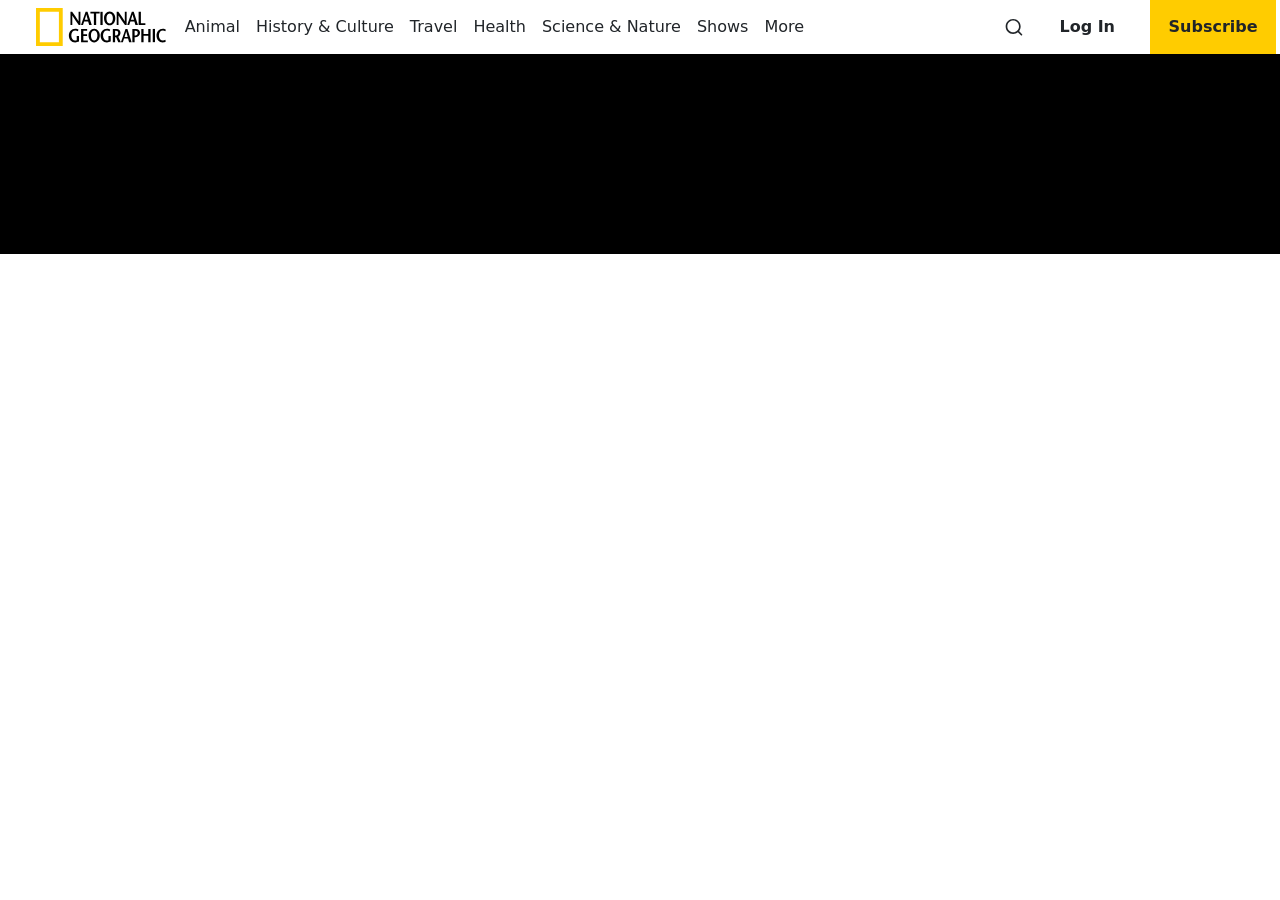
==== index.html @ b2e62905 "Finished the structure of header section" ====
<!DOCTYPE html>
<html lang="en">

<head>
    <meta charset="UTF-8">
    <meta name="viewport" content="width=device-width, initial-scale=1.0">
    <title>National Geographic</title>

    <link rel="stylesheet" href="assets/StyleSheet/public.css">
    <link rel="stylesheet" href="assets/StyleSheet/master.css">
    <link rel="stylesheet" href="assets/Bootstrap/css/bootstrap.min.css">
    <link rel="stylesheet" href="assets/Font/Font1/style.css">

</head>

<body>
    <!--==================#1 HEADER HTML ==================-->
    <!--===================================================-->
    <header class="container-fluid  bg-white d-flex justify-content-center">
        <div class="row container-xxl">
            <nav class="w-100 d-flex justify-content-between align-items-center justify-content-lg-start gap-lg-3">

                <!--==================#1-1 LEFT HTML ==================-->
                <div class="col-2  col-lg-1">

                    <!-- icon -->
                    <div class="d-flex d-lg-none">
                        <i class="icon fs-3"></i>
                    </div>

                    <!-- logo -->
                    <figure class=" py-2 mb-0 d-none d-lg-block w-100">
                        <img class="logo1 logo2" src="assets/Images/Logo.svg" alt="">
                    </figure>

                </div>

                <!--==================#1-2 CENTER HTML ==================-->
                <div class="col-8 d-flex justify-content-center align-items-center  col-lg-8 justify-content-lg-start">

                    <figure class="  py-2 mb-0 d-flex  ps-4 d-lg-none">
                        <img src="assets/Images/Logo.svg" alt="">
                    </figure>

                    <ul class="d-none text-capitalize d-lg-flex gap-3 mb-0">
                        <li class=""><a class="text-decoration-none list" href="">animal</a></li>
                        <li class=""><a class="text-decoration-none list" href="">history & culture</a></li>
                        <li class=""><a class="text-decoration-none list" href="">travel</a></li>
                        <li class=""><a class="text-decoration-none list" href="">health</a></li>
                        <li class=""><a class="text-decoration-none list" href="">science & nature</a></li>
                        <li class=""><a class="text-decoration-none list" href="">shows</a></li>
                        <li class=""><a class="text-decoration-none list" href="">more</a></li>
                    </ul>

                </div>
                <!--==================#1-3 RIGHT HTML ==================-->
                <div class="d-flex col-2 align-items-center justify-content-end h-100 col-lg-3">
                    <i class="icon fs-3 searchicon"></i>
                    <a href=""
                        class="text-capitalize col-5 d-flex text-center text-decoration-none fw-bolder h-100 align-content-center d-none d-lg-block">log
                        in</a>
                    <a href=""
                        class="text-capitalize col-5 d-flex text-center text-decoration-none fw-bolder subbutton h-100 align-content-center d-none d-lg-block">subscribe</a>
                </div>
            </nav>
        </div>
    </header>

    <!--==================#2 CONTENT HTML ==================-->
    <!--====================================================-->
    <main class="mm bg-black">

    </main>



    <script src="assets/Bootstrap/js/bootstrap.min.js"></script>
</body>

</html>
---- assets/StyleSheet/public.css ----
body {
    font-size: 100%;
    font-family: monospace;
}

a {
    text-decoration: none;
    color: inherit;

    &:visited {
        color: inherit;
    }
}

li {
    list-style-type: none;
}
---- assets/StyleSheet/master.css ----
.subbutton {
    background-color: #ffcc00;
    position: relative;
    transition: 0.4s;
    z-index: 2;

    &::after {
        content: "";
        position: absolute;
        top: 0;
        left: 0;
        width: 0%;
        height: 100%;
        background-color: black;
        transition: 0.4s;
        z-index: -1;
    }

    &:hover {
        color: white !important;

        &::after {
            width: 100%;
        }
    }
}

@media (min-width: 992px) {
    i.icon.searchicon {
        font-size: 20px !important;
    }
}

.logo1 {
    width: 90px;
}


@media (min-width:1200px) {
    img.logo2 {
        width: 130px;
    }
}

.list{
    font-weight: 500;
}

.mm {
    min-height: 200px;
}
---- assets/Font/Font1/style.css ----
@font-face {
    font-family: "Untitled";
    src: url("fonts/Untitled.woff2") format("woff2"),
        url("fonts/Untitled.ttf") format("truetype"),
        url("fonts/Untitled.woff") format("woff");
    font-weight: normal;
    font-style: normal;
    font-display: block;
}
.icon {
    /* Use !important to prevent extensions from overriding this font. */
    font-family: "Untitled" !important;
    font-style: normal;
    font-weight: normal;
    font-variant: normal;
    text-transform: none;
    line-height: 1;

    /* Better Font Rendering =========== */
    -webkit-font-smoothing: antialiased;
    -moz-osx-font-smoothing: grayscale;
}
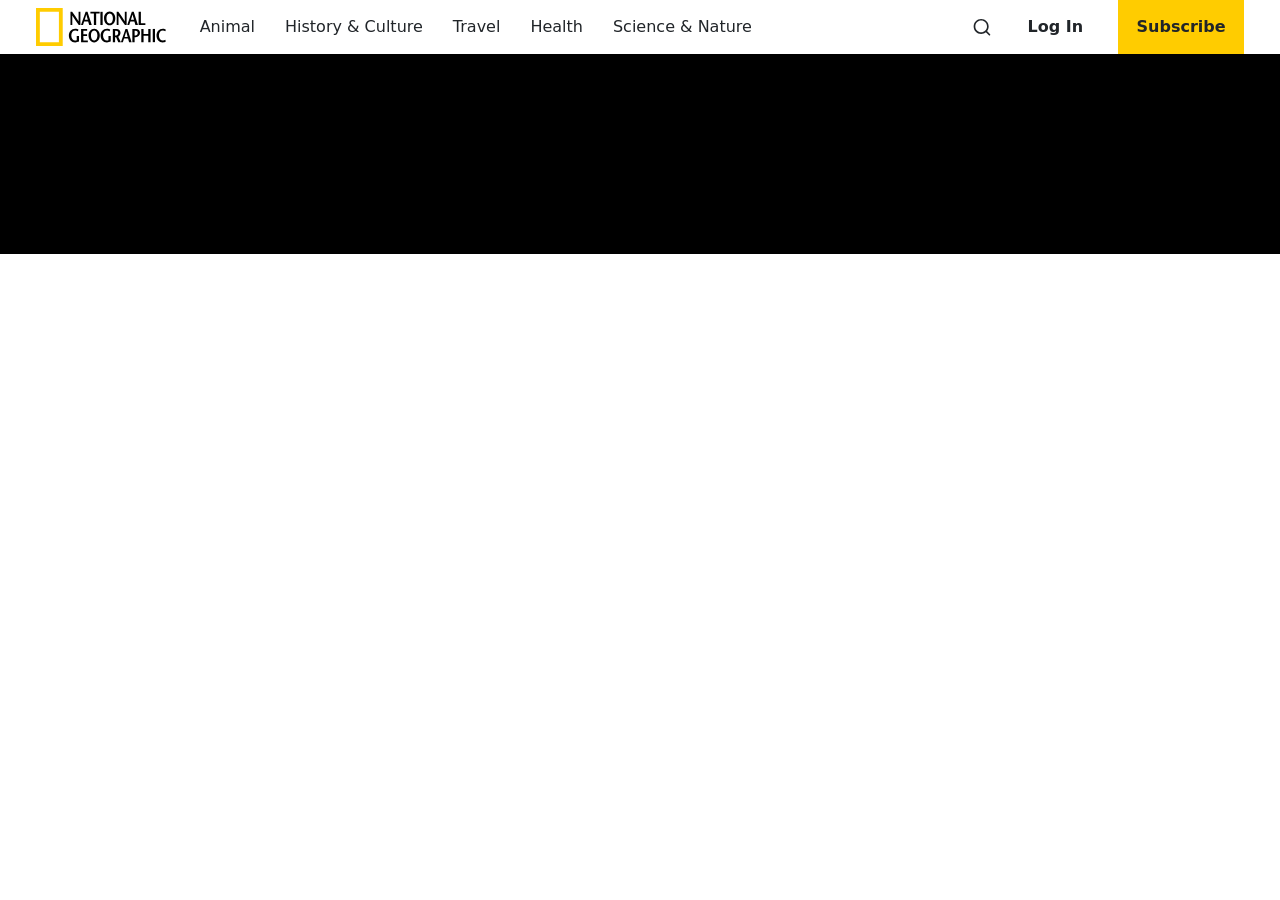
==== commit 70a99e02: "Finished the header section" ====
--- a/index.html
+++ b/index.html
@@ -13,12 +13,12 @@
 
 </head>
 
-<body>
+<body class="overflow-hidden">
     <!--==================#1 HEADER HTML ==================-->
     <!--===================================================-->
     <header class="container-fluid  bg-white d-flex justify-content-center">
         <div class="row container-xxl">
-            <nav class="w-100 d-flex justify-content-between align-items-center justify-content-lg-start gap-lg-3">
+            <nav class="w-100 d-flex justify-content-between align-items-center justify-content-lg-start gap-lg-3   ">
 
                 <!--==================#1-1 LEFT HTML ==================-->
                 <div class="col-2  col-lg-1">
@@ -36,31 +36,461 @@
                 </div>
 
                 <!--==================#1-2 CENTER HTML ==================-->
-                <div class="col-8 d-flex justify-content-center align-items-center  col-lg-8 justify-content-lg-start">
+                <div
+                    class="col-8 d-flex justify-content-center align-items-center h-100 col-lg justify-content-lg-start ">
 
                     <figure class="  py-2 mb-0 d-flex  ps-4 d-lg-none">
                         <img src="assets/Images/Logo.svg" alt="">
                     </figure>
 
-                    <ul class="d-none text-capitalize d-lg-flex gap-3 mb-0">
-                        <li class=""><a class="text-decoration-none list" href="">animal</a></li>
-                        <li class=""><a class="text-decoration-none list" href="">history & culture</a></li>
-                        <li class=""><a class="text-decoration-none list" href="">travel</a></li>
-                        <li class=""><a class="text-decoration-none list" href="">health</a></li>
-                        <li class=""><a class="text-decoration-none list" href="">science & nature</a></li>
-                        <li class=""><a class="text-decoration-none list" href="">shows</a></li>
-                        <li class=""><a class="text-decoration-none list" href="">more</a></li>
+                    <ul class="d-none text-capitalize d-lg-flex mb-0 h-100">
+                        <li class="">
+                            <a class="text-decoration-none list" href="">animal</a>
+
+                            <!-- dropdown 1 -->
+                            <div class="container-fluid mx-0 px-0 ">
+                                <div class="row mx-0 px-0 ">
+
+                                    <!-- left -->
+                                    <div class="py-4 gap-3 col-3  ">
+
+                                        <h6 class="w-100 fs-6 text-secondary">topics-</h6>
+
+                                        <ul class=" d-flex flex-wrap align-content-start gap-3 fs-5 p-0 dropdownli">
+                                            <li class="w-100"><a class="text-capitalize text-decoration-none "
+                                                    href="">Animal Profiles</a></li>
+                                            <li class="w-100"><a class="text-capitalize text-decoration-none "
+                                                    href="">Pets</a></li>
+                                            <li class="w-100"><a class="text-capitalize text-decoration-none "
+                                                    href="">Endangered Species</a></li>
+                                            <li class="w-100"><a class="text-capitalize text-decoration-none "
+                                                    href="">Animal Behaviors</a></li>
+                                            <li class="w-100"><a class="text-capitalize text-decoration-none "
+                                                    href="">Animal Discoveries</a></li>
+                                            <li class="w-100"><a class="text-capitalize text-decoration-none "
+                                                    href="">All Animals</a></li>
+                                        </ul>
+
+                                    </div>
+
+                                    <!-- right -->
+                                    <div class="py-4 col-9 ">
+
+                                        <!-- L -->
+                                        <div class="col-8 px-3 gap-0">
+                                            <h6 class="w-100">latest-</h6>
+
+                                            <figure class="d-flex gap-2 align-items-center col-xxl-6">
+                                                <img class="imgsize" src="assets/Images/Zimbabwe.jpeg" alt="">
+                                                <figcaption class="w-7 fw-bold">Zimbabwe's black rhinos make an
+                                                    extraordinary
+                                                    comeback</figcaption>
+                                            </figure>
+
+                                            <figure class="d-flex gap-2 align-items-center col-xxl-6">
+                                                <img class="imgsize" src="assets/Images/French wildfires are.jpeg"
+                                                    alt="">
+                                                <figcaption class="w-75 fw-bold">French wildfires are devastating for
+                                                    animals</figcaption>
+                                            </figure>
+
+                                            <figure class="d-none d-xxl-flex gap-2 align-items-center col-xxl-6">
+                                                <img class="imgsize" src="assets/Images/One photographer’.jpeg" alt="">
+                                                <figcaption class="w-75 fw-bold" class="w-50">One photographer’s quest
+                                                    to
+                                                    reveal every animal on Earth
+                                                </figcaption>
+                                            </figure>
+
+                                            <figure class="d-none d-xxl-flex gap-2 align-items-center col-xxl-6">
+                                                <img class="imgsize" src="assets/Images/What yellowjacket stings.jpeg"
+                                                    alt="">
+                                                <figcaption class="w-75 fw-bold" class="w-50">What yellowjacket stings
+                                                    reveal about how
+                                                    scientists measure pain</figcaption>
+                                            </figure>
+
+                                        </div>
+                                        <!-- r -->
+                                        <div class="col-4 px-3">
+                                            <h6 class="w-100 mb-5">nat geo recommendation</h6>
+                                            <figure class="">
+                                                <img class="imgsize2" src="assets/Images/whatPurpose.png " alt="">
+                                                <figcaption class="textbreaker mt-3 fw-bold">What proposed changes to
+                                                    Endangered Species Act mean for
+                                                    wildlife</figcaption>
+                                            </figure>
+                                        </div>
+
+                                    </div>
+
+
+                                </div>
+
+                            </div>
+                        </li>
+                        <li class="">
+                            <a class="text-decoration-none list" href="">history & culture</a>
+                            <!-- dropdown 2 -->
+                            <div class="container-fluid mx-0 px-0 ">
+                                <div class="row mx-0 px-0 ">
+
+                                    <!-- left -->
+                                    <div class="py-4 gap-3 col-3  ">
+
+                                        <h6 class="w-100 fs-6 text-secondary">topics-</h6>
+
+                                        <ul class=" d-flex flex-wrap align-content-start gap-3 fs-5 p-0 dropdownli">
+                                            <li class="w-100"><a class="text-capitalize text-decoration-none "
+                                                    href="">historic sites</a></li>
+                                            <li class="w-100"><a class="text-capitalize text-decoration-none "
+                                                    href="">archeology</a></li>
+                                            <li class="w-100"><a class="text-capitalize text-decoration-none "
+                                                    href="">ancient history</a></li>
+                                            <li class="w-100"><a class="text-capitalize text-decoration-none "
+                                                    href="">historical mysteries</a></li>
+                                            <li class="w-100"><a class="text-capitalize text-decoration-none "
+                                                    href="">religion</a></li>
+                                            <li class="w-100"><a class="text-capitalize text-decoration-none "
+                                                    href="">All history & culture</a></li>
+                                        </ul>
+
+                                    </div>
+
+                                    <!-- right -->
+                                    <div class="py-4 col-9 ">
+
+                                        <!-- L -->
+                                        <div class="col-8 px-3 gap-0">
+                                            <h6 class="w-100">latest-</h6>
+
+                                            <figure class="d-flex gap-2 align-items-center col-xxl-6">
+                                                <img class="imgsize" src="assets/Images/Zimbabwe.jpeg" alt="">
+                                                <figcaption class="w-7 fw-bold">Retracing Marco Polo's journey along the
+                                                    Silk Road</figcaption>
+                                            </figure>
+
+                                            <figure class="d-flex gap-2 align-items-center col-xxl-6">
+                                                <img class="imgsize" src="assets/Images/gary shteyn.jpeg" alt="">
+                                                <figcaption class="w-75 fw-bold">Gary Shteyngart travels the world's
+                                                    original superhighway</figcaption>
+                                            </figure>
+
+                                            <figure class="d-none d-xxl-flex gap-2 align-items-center col-xxl-6">
+                                                <img class="imgsize" src="assets/Images/how a queen.jpeg" alt="">
+                                                <figcaption class="w-75 fw-bold" class="w-50">How a queen in exile was
+                                                    turned into a goddess
+                                                </figcaption>
+                                            </figure>
+
+                                            <figure class="d-none d-xxl-flex gap-2 align-items-center col-xxl-6">
+                                                <img class="imgsize" src="assets/Images/a enw generation.jpeg" alt="">
+                                                <figcaption class="w-75 fw-bold" class="w-50">A new generation is
+                                                    reviving Pennsylvania Dutch folk magic</figcaption>
+                                            </figure>
+
+                                        </div>
+                                        <!-- r -->
+                                        <div class="col-4 px-3">
+                                            <h6 class="w-100 mb-5">nat geo recommendation</h6>
+                                            <figure class="">
+                                                <img class="imgsize2" src="assets/Images/was jesus.jpeg " alt="">
+                                                <figcaption class="textbreaker mt-3 fw-bold">Was Jesus an only child?
+                                                </figcaption>
+                                            </figure>
+                                        </div>
+
+                                    </div>
+
+
+                                </div>
+
+                            </div>
+                        </li>
+
+                        <li class="">
+                            <a class="text-decoration-none list" href="">travel</a>
+                            <!-- dropdown 3 -->
+                            <div class="container-fluid mx-0 px-0 ">
+                                <div class="row mx-0 px-0 ">
+
+                                    <!-- left -->
+                                    <div class="py-4 gap-3 col-3  ">
+
+                                        <h6 class="w-100 fs-6 text-secondary">topics-</h6>
+
+                                        <ul class=" d-flex flex-wrap align-content-start gap-3 fs-5 p-0 dropdownli">
+                                            <li class="w-100"><a class="text-capitalize text-decoration-none "
+                                                    href="">National Parks</a></li>
+                                            <li class="w-100"><a class="text-capitalize text-decoration-none "
+                                                    href="">Destination Guides</a></li>
+                                            <li class="w-100"><a class="text-capitalize text-decoration-none "
+                                                    href="">Travel Tips</a></li>
+                                            <li class="w-100"><a class="text-capitalize text-decoration-none "
+                                                    href="">Best of the World</a></li>
+                                            <li class="w-100"><a class="text-capitalize text-decoration-none "
+                                                    href="">World Heritage</a></li>
+                                            <li class="w-100"><a class="text-capitalize text-decoration-none "
+                                                    href="">Green Travel</a></li>
+                                            <li class="w-100"><a class="text-capitalize text-decoration-none "
+                                                    href="">All Travel</a></li>
+                                        </ul>
+
+                                    </div>
+
+                                    <!-- right -->
+                                    <div class="py-4 col-9 ">
+
+                                        <!-- L -->
+                                        <div class="col-8 px-3 gap-0">
+                                            <h6 class="w-100">latest-</h6>
+
+                                            <figure class="d-flex gap-2 align-items-center col-xxl-6">
+                                                <img class="imgsize"
+                                                    src="assets/Images/f44348b1-f02b-4c10-b888-6d7e9bf669a3_square.jpeg"
+                                                    alt="">
+                                                <figcaption class="w-7 fw-bold">This Santorini sister island is Greece's
+                                                    best-kept secret</figcaption>
+                                            </figure>
+
+                                            <figure class="d-flex gap-2 align-items-center col-xxl-6">
+                                                <img class="imgsize" src="assets/Images/travel.jpeg" alt="">
+                                                <figcaption class="w-75 fw-bold">An eclipse-inspired trip to Iceland’s
+                                                    most remote region</figcaption>
+                                            </figure>
+
+                                            <figure class="d-none d-xxl-flex gap-2 align-items-center col-xxl-6">
+                                                <img class="imgsize"
+                                                    src="assets/Images/woman-walking-meditation-labyrinth-brand-tucson-canyon-ranch--33_3x2.jpeg"
+                                                    alt="">
+                                                <figcaption class="w-75 fw-bold" class="w-50">Could this wild rainforest
+                                                    be Patagonia's best-kept secret?</figcaption>
+                                            </figure>
+
+                                            <figure class="d-none d-xxl-flex gap-2 align-items-center col-xxl-6">
+                                                <img class="imgsize" src="assets/Images/bridge to.jpeg" alt="">
+                                                <figcaption class="w-75 fw-bold" class="w-50">Bridge to Breakthrough:
+                                                    Preventing HIV infections in Kenya</figcaption>
+                                            </figure>
+
+                                        </div>
+                                        <!-- r -->
+                                        <div class="col-4 px-3">
+                                            <h6 class="w-100 mb-5">nat geo recommendation</h6>
+                                            <figure class="">
+                                                <img class="imgsize2" src="assets/Images/6 us.jpeg" alt="">
+                                                <figcaption class="textbreaker mt-3 fw-bold">6 U.S. cities with a
+                                                    European vibe</figcaption>
+                                            </figure>
+                                        </div>
+
+                                    </div>
+
+
+                                </div>
+
+                            </div>
+                        </li>
+
+                        <li class="">
+                            <a class="text-decoration-none list" href="">health</a>
+                            <!-- dropdown 4 -->
+                            <div class="container-fluid mx-0 px-0 ">
+                                <div class="row mx-0 px-0 ">
+
+                                    <!-- left -->
+                                    <div class="py-4 gap-3 col-3  ">
+
+                                        <h6 class="w-100 fs-6 text-secondary">topics-</h6>
+
+                                        <ul class=" d-flex flex-wrap align-content-start gap-3 fs-5 p-0 dropdownli">
+                                            <li class="w-100"><a class="text-capitalize text-decoration-none "
+                                                    href="">Wellness</a></li>
+                                            <li class="w-100"><a class="text-capitalize text-decoration-none "
+                                                    href="">Nutrition & Exercise</a></li>
+                                            <li class="w-100"><a class="text-capitalize text-decoration-none "
+                                                    href="">Longevity</a></li>
+                                            <li class="w-100"><a class="text-capitalize text-decoration-none "
+                                                    href="">Diseases & Conditions</a></li>
+                                            <li class="w-100"><a class="text-capitalize text-decoration-none "
+                                                    href="">Medical Breakthroughs</a></li>
+                                            <li class="w-100"><a class="text-capitalize text-decoration-none "
+                                                    href="">All Health</a></li>
+                                        </ul>
+
+                                    </div>
+
+
+
+
+
+
+
+
+
+                                    
+
+                                    
+
+
+
+
+                                    <!-- right -->
+                                    <div class="py-4 col-9 ">
+
+                                        <!-- L -->
+                                        <div class="col-8 px-3 gap-0">
+                                            <h6 class="w-100">latest-</h6>
+
+                                            <figure class="d-flex gap-2 align-items-center col-xxl-6">
+                                                <img class="imgsize" src="assets/Images/are we on 1.jpeg" alt="">
+                                                <figcaption class="w-7 fw-bold">Are We on the Brink of Ending Aging?
+                                                </figcaption>
+                                            </figure>
+
+                                            <figure class="d-flex gap-2 align-items-center col-xxl-6">
+                                                <img class="imgsize" src="assets/Images/bridge to.jpeg"
+                                                    alt="">
+                                                <figcaption class="w-75 fw-bold">Bridge to Breakthrough: Preventing HIV
+                                                    infections in Kenya</figcaption>
+                                            </figure>
+
+                                            <figure class="d-none d-xxl-flex gap-2 align-items-center col-xxl-6">
+                                                <img class="imgsize" src="assets/Images/the discovery 1.jpeg" alt="">
+                                                <figcaption class="w-75 fw-bold" class="w-50">The discovery that could
+                                                    end preeclampsia</figcaption>
+                                            </figure>
+
+                                            <figure class="d-none d-xxl-flex gap-2 align-items-center col-xxl-6">
+                                                <img class="imgsize" src="assets/Images/how song.jpeg"
+                                                    alt="">
+                                                <figcaption class="w-75 fw-bold" class="w-50">How songs may help reduce pain—and even treat stroke symptoms</figcaption>
+                                            </figure>
+
+                                        </div>
+                                        <!-- r -->
+                                        <div class="col-4 px-3">
+                                            <h6 class="w-100 mb-5">nat geo recommendation</h6>
+                                            <figure class="">
+                                                <img class="imgsize2" src="assets/Images/what does it take1.jpeg " alt="">
+                                                <figcaption class="textbreaker mt-3 fw-bold">What does it take to lead a happier life?</figcaption>
+                                            </figure>
+                                        </div>
+
+                                    </div>
+
+
+                                </div>
+
+                            </div>
+                        </li>
+
+                        <li class="">
+                            <a class="text-decoration-none list" href="">science & nature</a>
+                            <!-- dropdown 5 -->
+                            <div class="container-fluid mx-0 px-0 ">
+                                <div class="row mx-0 px-0 ">
+
+                                    <!-- left -->
+                                    <div class="py-4 gap-3 col-3  ">
+
+                                        <h6 class="w-100 fs-6 text-secondary">topics-</h6>
+
+                                        <ul class=" d-flex flex-wrap align-content-start gap-3 fs-5 p-0 dropdownli">
+                                            <li class="w-100"><a class="text-capitalize text-decoration-none "
+                                                    href="">Space & Astronomy</a></li>
+                                            <li class="w-100"><a class="text-capitalize text-decoration-none "
+                                                    href="">Climate Change</a></li>
+                                            <li class="w-100"><a class="text-capitalize text-decoration-none "
+                                                    href="">Dinosaurs & Fossils</a></li>
+                                            <li class="w-100"><a class="text-capitalize text-decoration-none "
+                                                    href="">Conservation</a></li>
+                                            <li class="w-100"><a class="text-capitalize text-decoration-none "
+                                                    href="">Oceans</a></li>
+                                            <li class="w-100"><a class="text-capitalize text-decoration-none "
+                                                    href="">Tech & Innovation</a></li>
+                                            <li class="w-100"><a class="text-capitalize text-decoration-none "
+                                                    href="">All Science & Nature</a></li>
+                                        </ul>
+
+                                    </div>
+
+                                    
+                                    
+                                    
+                                    
+                                    
+                                    
+                                    
+                                    
+                                    
+                                    
+                                    
+                                    
+                                    
+                                    
+                                    
+                                    
+                                    
+                                    
+
+                                    <!-- right -->
+                                    <div class="py-4 col-9 ">
+
+                                        <!-- L -->
+                                        <div class="col-8 px-3 gap-0">
+                                            <h6 class="w-100">latest-</h6>
+
+                                            <figure class="d-flex gap-2 align-items-center col-xxl-6">
+                                                <img class="imgsize" src="assets/Images/vesuvius.jpeg" alt="">
+                                                <figcaption class="w-7 fw-bold">See which U.S. cities are experiencing more hot days than ever</figcaption>
+                                            </figure>
+
+                                            <figure class="d-flex gap-2 align-items-center col-xxl-6">
+                                                <img class="imgsize" src="assets/Images/a spectacular1.jpeg"
+                                                    alt="">
+                                                <figcaption class="w-75 fw-bold">A spectacular solar eclipse is coming. Here’s how to see it.</figcaption>
+                                            </figure>
+
+                                            <figure class="d-none d-xxl-flex gap-2 align-items-center col-xxl-6">
+                                                <img class="imgsize" src="assets/Images/the best places.jpeg" alt="">
+                                                <figcaption class="w-75 fw-bold" class="w-50">Powering independence</figcaption>
+                                            </figure>
+
+                                            <figure class="d-none d-xxl-flex gap-2 align-items-center col-xxl-6">
+                                                <img class="imgsize" src="assets/Images/filmaAA029A_square.jpeg"
+                                                    alt="">
+                                                <figcaption class="w-75 fw-bold" class="w-50">How will we explain glaciers to future generations?</figcaption>
+                                            </figure>
+
+                                        </div>
+                                        <!-- r -->
+                                        <div class="col-4 px-3">
+                                            <h6 class="w-100 mb-5">nat geo recommendation</h6>
+                                            <figure class="">
+                                                <img class="imgsize2" src="assets/Images/ART507003_4x3.jpeg " alt="">
+                                                <figcaption class="textbreaker mt-3 fw-bold">The real science behind the myth in The Odyssey</figcaption>
+                                            </figure>
+                                        </div>
+
+                                    </div>
+
+
+                                </div>
+
+                            </div>
+                        </li>
                     </ul>
 
                 </div>
                 <!--==================#1-3 RIGHT HTML ==================-->
-                <div class="d-flex col-2 align-items-center justify-content-end h-100 col-lg-3">
+                <div class="d-flex col-2 align-items-center justify-content-end h-100 col-lg-3 ">
                     <i class="icon fs-3 searchicon"></i>
                     <a href=""
-                        class="text-capitalize col-5 d-flex text-center text-decoration-none fw-bolder h-100 align-content-center d-none d-lg-block">log
+                        class="text-capitalize col-5 d-flex text-center text-decoration-none fw-bolder h-100 align-content-center d-none d-lg-block ">log
                         in</a>
                     <a href=""
-                        class="text-capitalize col-5 d-flex text-center text-decoration-none fw-bolder subbutton h-100 align-content-center d-none d-lg-block">subscribe</a>
+                        class="text-capitalize col-5 d-flex text-center text-decoration-none fw-bolder subbutton h-100 align-content-center d-none d-lg-block ">subscribe</a>
                 </div>
             </nav>
         </div>
--- a/assets/StyleSheet/master.css
+++ b/assets/StyleSheet/master.css
@@ -1,3 +1,26 @@
+@media (min-width: 992px) {
+    i.icon.searchicon {
+        font-size: 20px !important;
+    }
+}
+
+@media (min-width:1200px) {
+    img.logo2 {
+        width: 130px;
+    }
+}
+
+.dropdownli {
+    font-weight: 600;
+
+    >li {
+        &:hover {
+            color: gray;
+        }
+    }
+
+}
+
 .subbutton {
     background-color: #ffcc00;
     position: relative;
@@ -25,27 +48,174 @@
     }
 }
 
-@media (min-width: 992px) {
-    i.icon.searchicon {
-        font-size: 20px !important;
-    }
-}
-
 .logo1 {
     width: 90px;
 }
 
-
-@media (min-width:1200px) {
-    img.logo2 {
-        width: 130px;
-    }
-}
-
-.list{
+.list {
     font-weight: 500;
+}
+
+.imgsize {
+    width: 100px;
+    height: 100px;
+    object-fit: cover;
+}
+
+.imgsize2 {
+    width: 240px;
+    height: 181px;
+    object-fit: cover;
+}
+
+.textbreaker {
+    width: 220px;
 }
 
 .mm {
     min-height: 200px;
+}
+
+header {
+    >div {
+        >nav {
+            >div {
+                &:nth-of-type(2) {
+                    >ul {
+                        >li {
+                            position: relative;
+                            padding: 0px 15px;
+
+                            >a {
+                                display: flex;
+                                align-items: center;
+                                height: 100%;
+                            }
+
+                            /* dropdown */
+                            >div {
+                                border-top: 1px solid gray;
+                                top: 106%;
+                                left: -150px;
+                                position: absolute;
+                                width: 100vw;
+                                height: auto;
+                                display: block;
+                                opacity: 0;
+                                visibility: hidden;
+                                background-color: white;
+
+                                >div {
+                                    display: flex;
+                                    width: 100%;
+                                    max-width: 1320px;
+                                    margin: 0 auto;
+                                    padding: 0;
+                                    position: relative;
+
+                                    >div {
+                                        display: flex;
+                                        flex-wrap: wrap;
+
+                                        /* left */
+                                        &:first-of-type {
+                                            background-color: white;
+                                        }
+
+                                        /* right */
+                                        &:last-of-type {
+                                            background-color: #edeef0;
+
+                                            >div {
+                                                display: flex;
+                                                flex-wrap: wrap;
+
+                                                &:first-of-type {
+
+                                                    >figure {
+
+                                                        &:hover {
+                                                            >figcaption {
+                                                                text-decoration: underline;
+                                                            }
+                                                        }
+                                                    }
+                                                }
+                                            }
+                                        }
+                                    }
+
+                                    &::before {
+                                        content: "";
+                                        position: absolute;
+                                        top: 0;
+                                        right: 100%;
+                                        width: 100vw;
+                                        height: 100%;
+                                        background-color: white;
+                                        z-index: 2;
+                                    }
+
+                                    &::after {
+                                        content: "";
+                                        position: absolute;
+                                        top: 0;
+                                        left: 100%;
+                                        width: 100vw;
+                                        height: 100%;
+                                        background-color: #edeef0;
+                                        z-index: 2;
+                                    }
+
+                                }
+
+
+
+                            }
+
+                            &:nth-of-type(2) {
+
+                                >div {
+                                    left: -217px;
+                                }
+                            }
+
+                            &:nth-of-type(3) {
+
+                                >div {
+                                    left: -359px;
+                                }
+                            }
+
+                            &:nth-of-type(4) {
+
+                                >div {
+                                    left: -417px;
+                                }
+                            }
+
+                            &:nth-of-type(5) {
+
+                                >div {
+                                    left: -480px;
+                                }
+                            }
+
+                            &:hover {
+                                border-bottom: 4px solid #ffcc00;
+
+
+                                >div {
+                                    opacity: 1;
+                                    visibility: visible;
+                                }
+
+
+                            }
+                        }
+                    }
+                }
+            }
+        }
+    }
 }
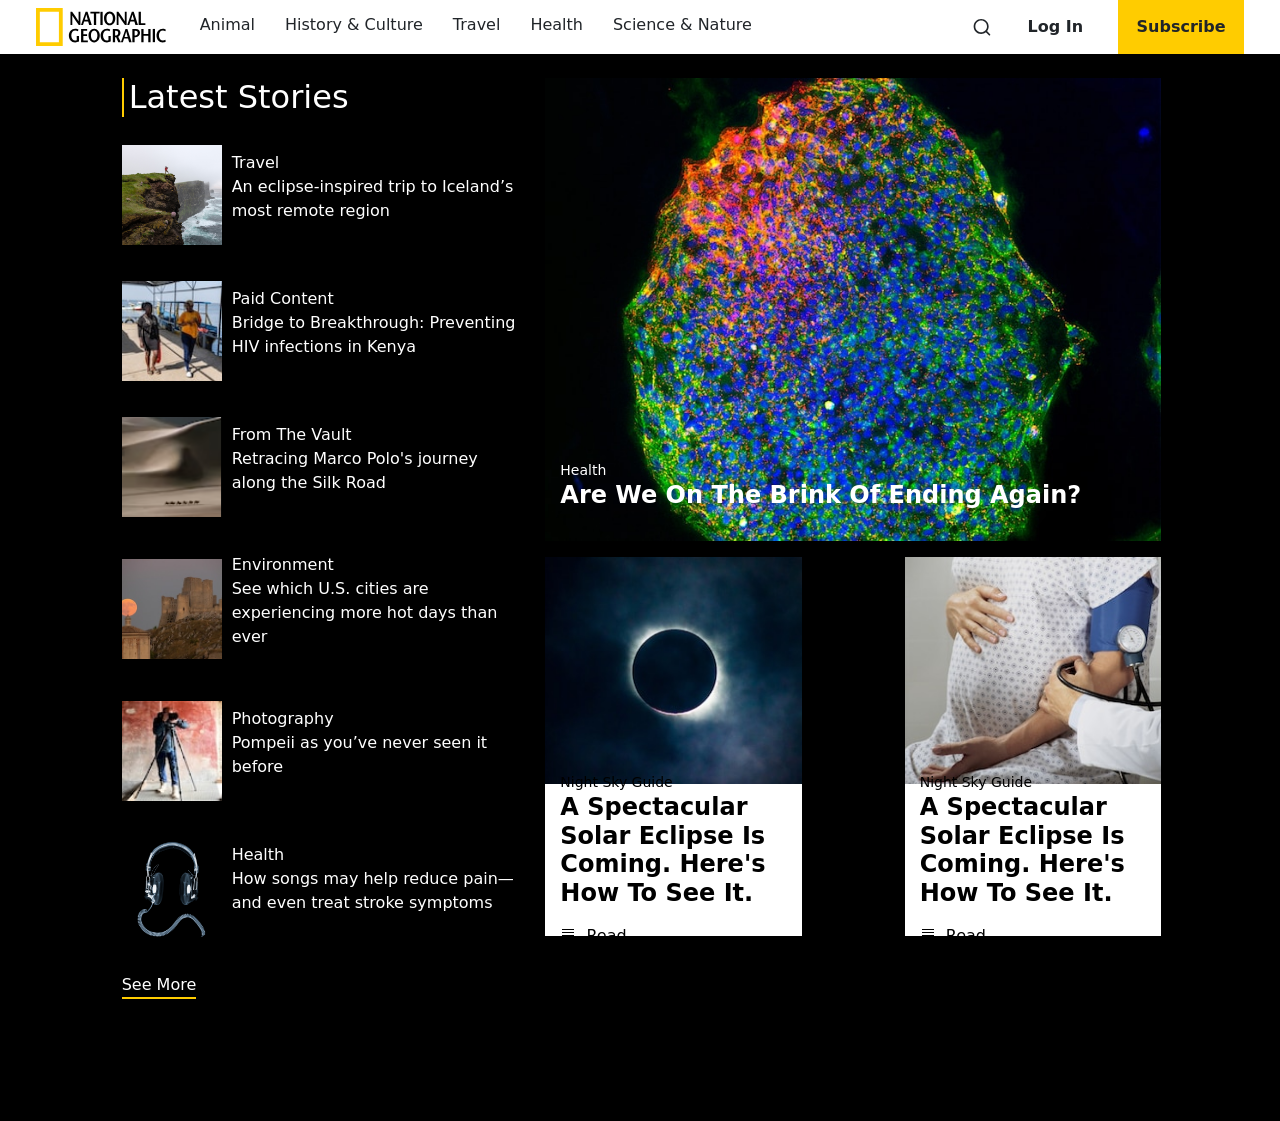
==== commit 91ece92f: "Finished hero section" ====
--- a/index.html
+++ b/index.html
@@ -13,10 +13,10 @@
 
 </head>
 
-<body class="overflow-hidden">
+<body class="">
     <!--==================#1 HEADER HTML ==================-->
     <!--===================================================-->
-    <header class="container-fluid  bg-white d-flex justify-content-center">
+    <header class="container-fluid  bg-white d-flex justify-content-center ">
         <div class="row container-xxl">
             <nav class="w-100 d-flex justify-content-between align-items-center justify-content-lg-start gap-lg-3   ">
 
@@ -328,9 +328,9 @@
 
 
 
-                                    
-
-                                    
+
+
+
 
 
 
@@ -349,8 +349,7 @@
                                             </figure>
 
                                             <figure class="d-flex gap-2 align-items-center col-xxl-6">
-                                                <img class="imgsize" src="assets/Images/bridge to.jpeg"
-                                                    alt="">
+                                                <img class="imgsize" src="assets/Images/bridge to.jpeg" alt="">
                                                 <figcaption class="w-75 fw-bold">Bridge to Breakthrough: Preventing HIV
                                                     infections in Kenya</figcaption>
                                             </figure>
@@ -362,9 +361,9 @@
                                             </figure>
 
                                             <figure class="d-none d-xxl-flex gap-2 align-items-center col-xxl-6">
-                                                <img class="imgsize" src="assets/Images/how song.jpeg"
-                                                    alt="">
-                                                <figcaption class="w-75 fw-bold" class="w-50">How songs may help reduce pain—and even treat stroke symptoms</figcaption>
+                                                <img class="imgsize" src="assets/Images/how song.jpeg" alt="">
+                                                <figcaption class="w-75 fw-bold" class="w-50">How songs may help reduce
+                                                    pain—and even treat stroke symptoms</figcaption>
                                             </figure>
 
                                         </div>
@@ -372,8 +371,10 @@
                                         <div class="col-4 px-3">
                                             <h6 class="w-100 mb-5">nat geo recommendation</h6>
                                             <figure class="">
-                                                <img class="imgsize2" src="assets/Images/what does it take1.jpeg " alt="">
-                                                <figcaption class="textbreaker mt-3 fw-bold">What does it take to lead a happier life?</figcaption>
+                                                <img class="imgsize2" src="assets/Images/what does it take1.jpeg "
+                                                    alt="">
+                                                <figcaption class="textbreaker mt-3 fw-bold">What does it take to lead a
+                                                    happier life?</figcaption>
                                             </figure>
                                         </div>
 
@@ -415,24 +416,24 @@
 
                                     </div>
 
-                                    
-                                    
-                                    
-                                    
-                                    
-                                    
-                                    
-                                    
-                                    
-                                    
-                                    
-                                    
-                                    
-                                    
-                                    
-                                    
-                                    
-                                    
+
+
+
+
+
+
+
+
+
+
+
+
+
+
+
+
+
+
 
                                     <!-- right -->
                                     <div class="py-4 col-9 ">
@@ -443,24 +444,26 @@
 
                                             <figure class="d-flex gap-2 align-items-center col-xxl-6">
                                                 <img class="imgsize" src="assets/Images/vesuvius.jpeg" alt="">
-                                                <figcaption class="w-7 fw-bold">See which U.S. cities are experiencing more hot days than ever</figcaption>
-                                            </figure>
-
-                                            <figure class="d-flex gap-2 align-items-center col-xxl-6">
-                                                <img class="imgsize" src="assets/Images/a spectacular1.jpeg"
-                                                    alt="">
-                                                <figcaption class="w-75 fw-bold">A spectacular solar eclipse is coming. Here’s how to see it.</figcaption>
+                                                <figcaption class="w-7 fw-bold">See which U.S. cities are experiencing
+                                                    more hot days than ever</figcaption>
+                                            </figure>
+
+                                            <figure class="d-flex gap-2 align-items-center col-xxl-6">
+                                                <img class="imgsize" src="assets/Images/a spectacular1.jpeg" alt="">
+                                                <figcaption class="w-75 fw-bold">A spectacular solar eclipse is coming.
+                                                    Here’s how to see it.</figcaption>
                                             </figure>
 
                                             <figure class="d-none d-xxl-flex gap-2 align-items-center col-xxl-6">
                                                 <img class="imgsize" src="assets/Images/the best places.jpeg" alt="">
-                                                <figcaption class="w-75 fw-bold" class="w-50">Powering independence</figcaption>
-                                            </figure>
-
-                                            <figure class="d-none d-xxl-flex gap-2 align-items-center col-xxl-6">
-                                                <img class="imgsize" src="assets/Images/filmaAA029A_square.jpeg"
-                                                    alt="">
-                                                <figcaption class="w-75 fw-bold" class="w-50">How will we explain glaciers to future generations?</figcaption>
+                                                <figcaption class="w-75 fw-bold" class="w-50">Powering independence
+                                                </figcaption>
+                                            </figure>
+
+                                            <figure class="d-none d-xxl-flex gap-2 align-items-center col-xxl-6">
+                                                <img class="imgsize" src="assets/Images/filmaAA029A_square.jpeg" alt="">
+                                                <figcaption class="w-75 fw-bold" class="w-50">How will we explain
+                                                    glaciers to future generations?</figcaption>
                                             </figure>
 
                                         </div>
@@ -469,7 +472,8 @@
                                             <h6 class="w-100 mb-5">nat geo recommendation</h6>
                                             <figure class="">
                                                 <img class="imgsize2" src="assets/Images/ART507003_4x3.jpeg " alt="">
-                                                <figcaption class="textbreaker mt-3 fw-bold">The real science behind the myth in The Odyssey</figcaption>
+                                                <figcaption class="textbreaker mt-3 fw-bold">The real science behind the
+                                                    myth in The Odyssey</figcaption>
                                             </figure>
                                         </div>
 
@@ -498,7 +502,171 @@
 
     <!--==================#2 CONTENT HTML ==================-->
     <!--====================================================-->
-    <main class="mm bg-black">
+    <main class="">
+
+        <!--==================#- HERO HTML ==================-->
+        <section class="bg-black mm container-fluid d-flex justify-content-center m-0 p-0">
+
+            <!-- inner container -->
+            <div class="row container-xxl m-0 p-0 d-flex justify-content-center py-4">
+
+                <!-- left column -->
+                <div class="d-none d-lg-flex col-4">
+                    <h2>latest stories</h2>
+                    <a class="col-12" href="">
+                        <figure class="col-12 d-flex ">
+                            <img class="" src="assets/Images/travel.jpeg" alt="">
+                            <figcaption>
+                                <span>Travel</span>
+                                <p>An eclipse-inspired trip to Iceland’s most remote region</p>
+                            </figcaption>
+                        </figure>
+                    </a>
+                    <a class="col-12 " href="">
+                        <figure class="col-12 d-flex ">
+                            <img src="assets/Images/bridge to.jpeg " alt="">
+                            <figcaption>
+                                <span>Paid Content</span>
+                                <p>Bridge to Breakthrough: Preventing HIV infections in Kenya</p>
+                            </figcaption>
+                        </figure>
+                    </a>
+                    <a class="col-12 " href="">
+                        <figure class="col-12 d-flex ">
+                            <img src="assets/Images/retracing.png" alt="">
+                            <figcaption>
+                                <span>From The Vault</span>
+                                <p>Retracing Marco Polo's journey along the Silk Road</p>
+                            </figcaption>
+                        </figure>
+                    </a>
+                    <a class="col-12" href="">
+                        <figure class="col-12 d-flex ">
+                            <img src="assets/Images/night sky.jpeg" alt="">
+                            <figcaption>
+                                <span>Environment</span>
+                                <p>See which U.S. cities are experiencing more hot days than ever</p>
+                            </figcaption>
+                        </figure>
+                    </a>
+                    <a class="col-12" href="">
+                        <figure class="col-12 d-flex ">
+                            <img src="assets/Images/Pompeii as you’ve never.jpeg" alt="">
+                            <figcaption>
+                                <span>Photography</span>
+                                <p>Pompeii as you’ve never seen it before</p>
+                            </figcaption>
+                        </figure>
+                    </a>
+                    <a class="col-12" href="">
+                        <figure class="col-12 d-flex ">
+                            <img src="assets/Images/how song.jpeg" alt="">
+                            <figcaption>
+                                <span>Health</span>
+                                <p>How songs may help reduce pain—and even treat stroke symptoms</p>
+                            </figcaption>
+                        </figure>
+                    </a>
+                    <a href="">see more</a>
+                </div>
+
+                <!-- right column -->
+                <div class="d-flex flex-wrap align-content-start col-lg-6">
+
+                    <!-- 1 -->
+                    <figure class="col-12">
+                        <img src="assets/Images/are we on 1.jpeg" alt="">
+                        <figcaption>
+                            <span>health</span>
+                            <p>are we on the brink of ending again?</p>
+                        </figcaption>
+                    </figure>
+
+                    <!-- 2 -->
+                    <figure class="col-12 col-md-5">
+                        <img src="assets/Images/a spectacular1.jpeg" alt="">
+                        <figcaption class="align-content-md-center">
+                            <span>night sky guide</span>
+                            <p>a spectacular solar eclipse is coming. here's how to see it.</p>
+                            <a href=""> <i class="icon"></i> read</a>
+                        </figcaption>
+                    </figure>
+
+                    <!-- 3 -->
+                    <figure class="col-12 col-md-5">
+                        <img src="assets/Images/the discovery 1.jpeg" alt="">
+                        <figcaption class="align-content-md-center">
+                            <span>night sky guide</span>
+                            <p>a spectacular solar eclipse is coming. here's how to see it.</p>
+                            <a href=""> <i class="icon"></i> read</a>
+                        </figcaption>
+                    </figure>
+
+                </div>
+
+                <!-- left column PHONE-->
+                <div class="d-flex flex-wrap justify-content-center d-xl-none">
+                    <h2>latest stories</h2>
+                    <a class="col-12 col-md-6" href="">
+                        <figure class="col-12 d-flex ">
+                            <img class="" src="assets/Images/travel.jpeg" alt="">
+                            <figcaption>
+                                <span>Travel</span>
+                                <p>An eclipse-inspired trip to Iceland’s most remote region</p>
+                            </figcaption>
+                        </figure>
+                    </a>
+                    <a class="col-12 col-md-6" href="">
+                        <figure class="col-12 d-flex ">
+                            <img src="assets/Images/bridge to.jpeg " alt="">
+                            <figcaption>
+                                <span>Paid Content</span>
+                                <p>Bridge to Breakthrough: Preventing HIV infections in Kenya</p>
+                            </figcaption>
+                        </figure>
+                    </a>
+                    <a class="col-12 col-md-6" href="">
+                        <figure class="col-12 d-flex ">
+                            <img src="assets/Images/retracing.png" alt="">
+                            <figcaption>
+                                <span>From The Vault</span>
+                                <p>Retracing Marco Polo's journey along the Silk Road</p>
+                            </figcaption>
+                        </figure>
+                    </a>
+                    <a class="col-12 col-md-6" href="">
+                        <figure class="col-12 d-flex ">
+                            <img src="assets/Images/night sky.jpeg" alt="">
+                            <figcaption>
+                                <span>Environment</span>
+                                <p>See which U.S. cities are experiencing more hot days than ever</p>
+                            </figcaption>
+                        </figure>
+                    </a>
+                    <a class="col-12 col-md-6" href="">
+                        <figure class="col-12 d-flex ">
+                            <img src="assets/Images/Pompeii as you’ve never.jpeg" alt="">
+                            <figcaption>
+                                <span>Photography</span>
+                                <p>Pompeii as you’ve never seen it before</p>
+                            </figcaption>
+                        </figure>
+                    </a>
+                    <a class="col-12 col-md-6" href="">
+                        <figure class="col-12 d-flex ">
+                            <img src="assets/Images/how song.jpeg" alt="">
+                            <figcaption>
+                                <span>Health</span>
+                                <p>How songs may help reduce pain—and even treat stroke symptoms</p>
+                            </figcaption>
+                        </figure>
+                    </a>
+                    <a href="">see more</a>
+                </div>
+
+            </div>
+
+        </section>
 
     </main>
 
--- a/assets/StyleSheet/master.css
+++ b/assets/StyleSheet/master.css
@@ -72,11 +72,14 @@
     width: 220px;
 }
 
-.mm {
-    min-height: 200px;
-}
-
+body {
+    overflow-x: hidden;
+}
+
+/*==================#1 HEADER STYLE ==================*/
+/*====================================================*/
 header {
+
     >div {
         >nav {
             >div {
@@ -85,6 +88,7 @@
                         >li {
                             position: relative;
                             padding: 0px 15px;
+                            border-bottom: 4px solid transparent;
 
                             >a {
                                 display: flex;
@@ -104,6 +108,7 @@
                                 opacity: 0;
                                 visibility: hidden;
                                 background-color: white;
+                                z-index: 50;
 
                                 >div {
                                     display: flex;
@@ -218,4 +223,175 @@
             }
         }
     }
+}
+
+/*==================#2 CONTENT STYLE ==================*/
+/*=====================================================*/
+main {
+
+    >section {
+        >div {
+
+            >div {
+
+                /* left column */
+                &:first-of-type {}
+
+                /* right column */
+                &:nth-of-type(2) {
+                    justify-content: space-between;
+
+                    >figure {
+                        position: relative;
+                        display: flex;
+                        flex-wrap: wrap;
+                        overflow: hidden;
+
+                        >img {
+                            overflow: hidden;
+                            width: 100%;
+                            height: 100%;
+                            object-fit: cover;
+                            transition: 0.4s;
+                        }
+
+                        >figcaption {
+                            width: 100%;
+                            position: absolute;
+                            bottom: 10px;
+                            left: 0;
+                            color: white;
+                            display: flex;
+                            flex-wrap: wrap;
+                            align-content: start;
+                            text-transform: capitalize;
+                            padding: 5px 15px;
+
+                            >span {
+                                font-size: 14px;
+                                width: 100%;
+                            }
+
+                            >p {
+                                width: 100%;
+                                font-size: 24px;
+                                font-weight: 600;
+                                line-height: 1.2;
+                            }
+
+                            >a {
+                                text-decoration: none;
+
+                                >i {
+                                    margin-right: 5px;
+                                }
+                            }
+
+                        }
+
+                        &:nth-of-type(2),
+                        &:nth-of-type(3) {
+                            >img {
+                                width: 100%;
+                                height: 60%;
+                                object-fit: cover;
+                                transition: 0.4s;
+                            }
+
+                            >figcaption {
+                                height: 40%;
+                                position: unset;
+                                background-color: white;
+                                color: black;
+
+                            }
+                        }
+
+                        &:first-of-type {
+                            &:hover {
+                                >img {
+                                    scale: 1.05;
+                                }
+                            }
+                        }
+                    }
+                }
+
+                /* left column in PHONE */
+                &:first-of-type,
+                &:nth-of-type(3) {
+                    padding: 0 15px;
+                    color: white;
+                    row-gap: 20px;
+                    margin-bottom: 100px;
+                    flex-wrap: wrap;
+
+                    >h2 {
+                        font-size: 32px;
+                        text-transform: capitalize;
+                        width: 100%;
+                        border-left: 2px solid #ffcc00;
+                        padding-left: 5px;
+                    }
+
+                    >a {
+                        text-decoration: none;
+                        text-underline-offset: 8px;
+
+                        >figure {
+                            gap: 10px;
+                            align-items: center;
+
+                            >img {
+                                width: 100px;
+                                height: 100px;
+                                object-fit: cover;
+                            }
+                        }
+
+                        &:last-of-type {
+
+                            width: fit-content;
+                            text-transform: capitalize;
+                            text-decoration: none;
+                            position: relative;
+                            z-index: 2;
+                            transition: 0.4s;
+
+                            &::after {
+                                content: "";
+                                position: absolute;
+                                top: 100%;
+                                width: 100%;
+                                height: 2px;
+                                left: 0;
+                                background-color: #ffcc00;
+                                transition: 0.4s;
+                                transform-origin: bottom;
+                                z-index: -1;
+                            }
+
+                            &:hover {
+                                color: black;
+
+                                &::after {
+                                    transform: scaleY(15);
+                                }
+                            }
+                        }
+
+                        &:hover {
+                            >figure {
+                                >figcaption {
+                                    >p {
+                                        text-decoration: underline;
+                                    }
+                                }
+                            }
+                        }
+                    }
+                }
+            }
+        }
+    }
 }
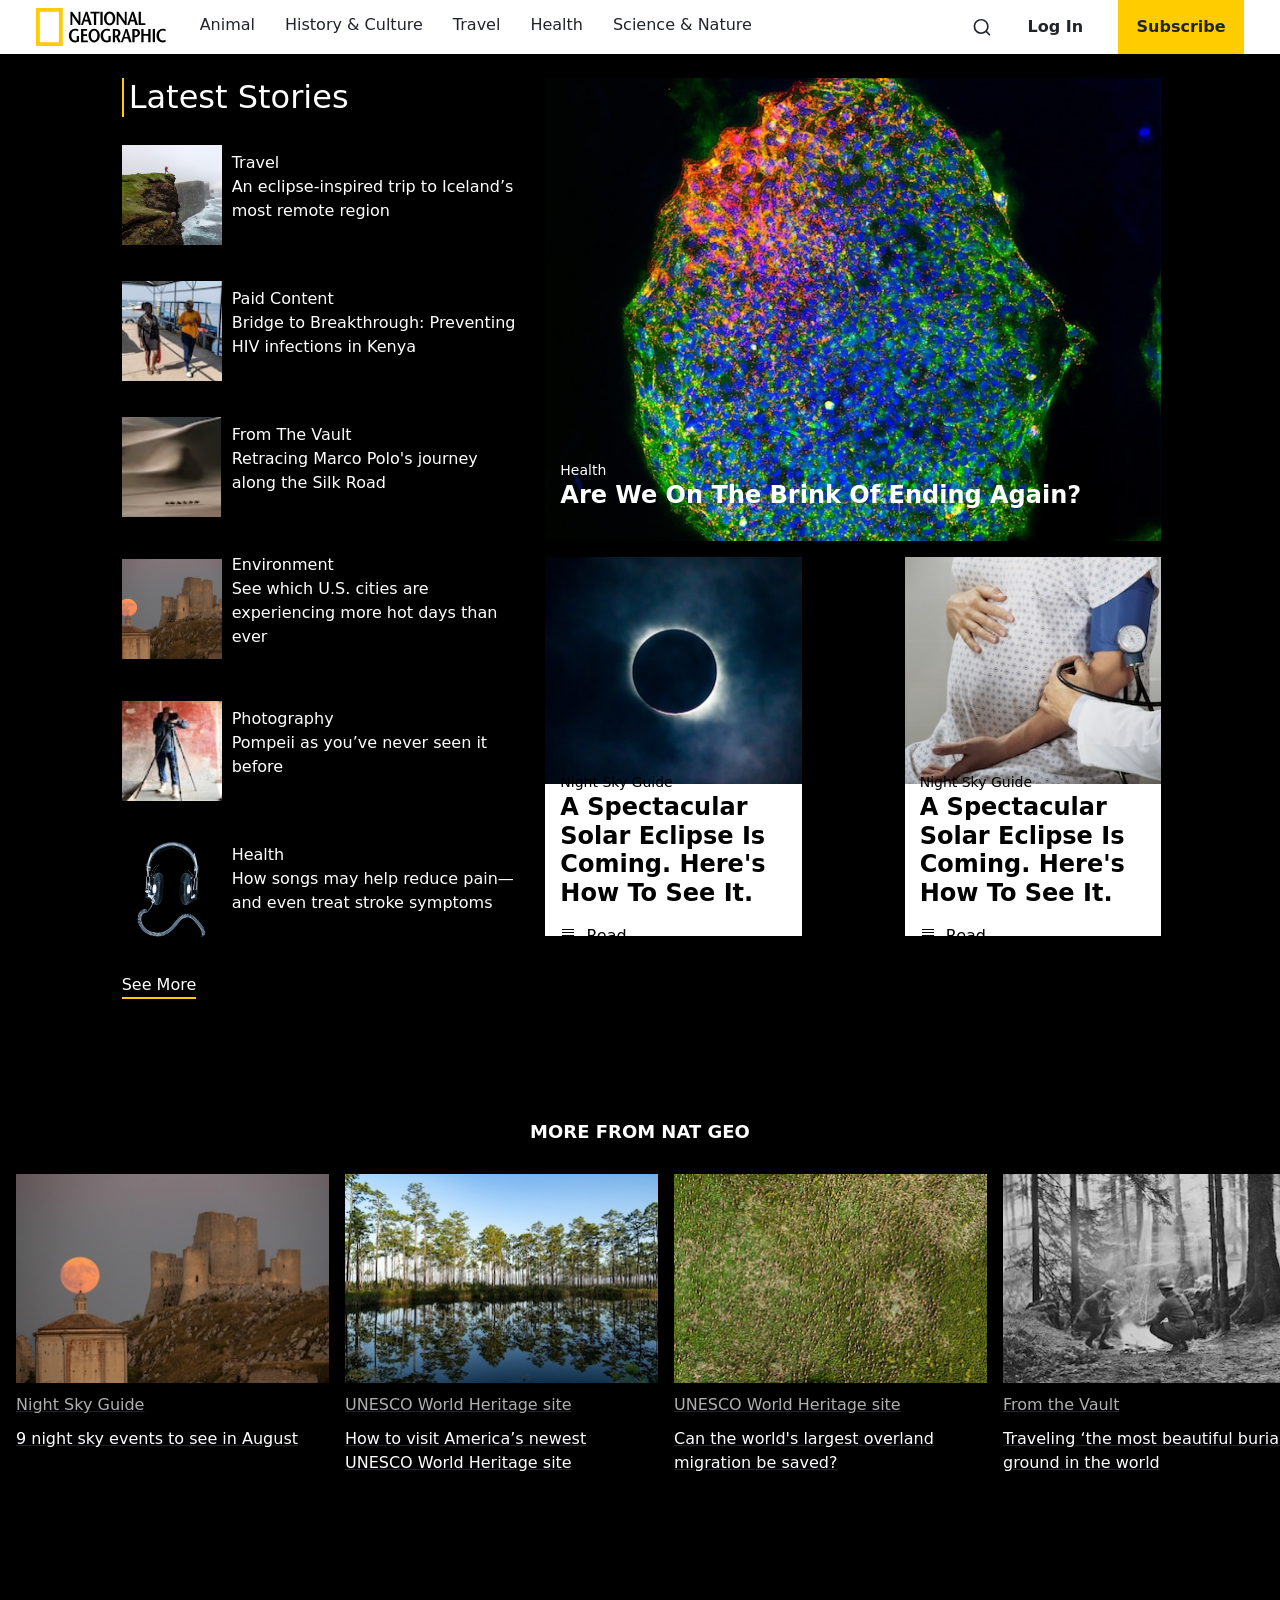
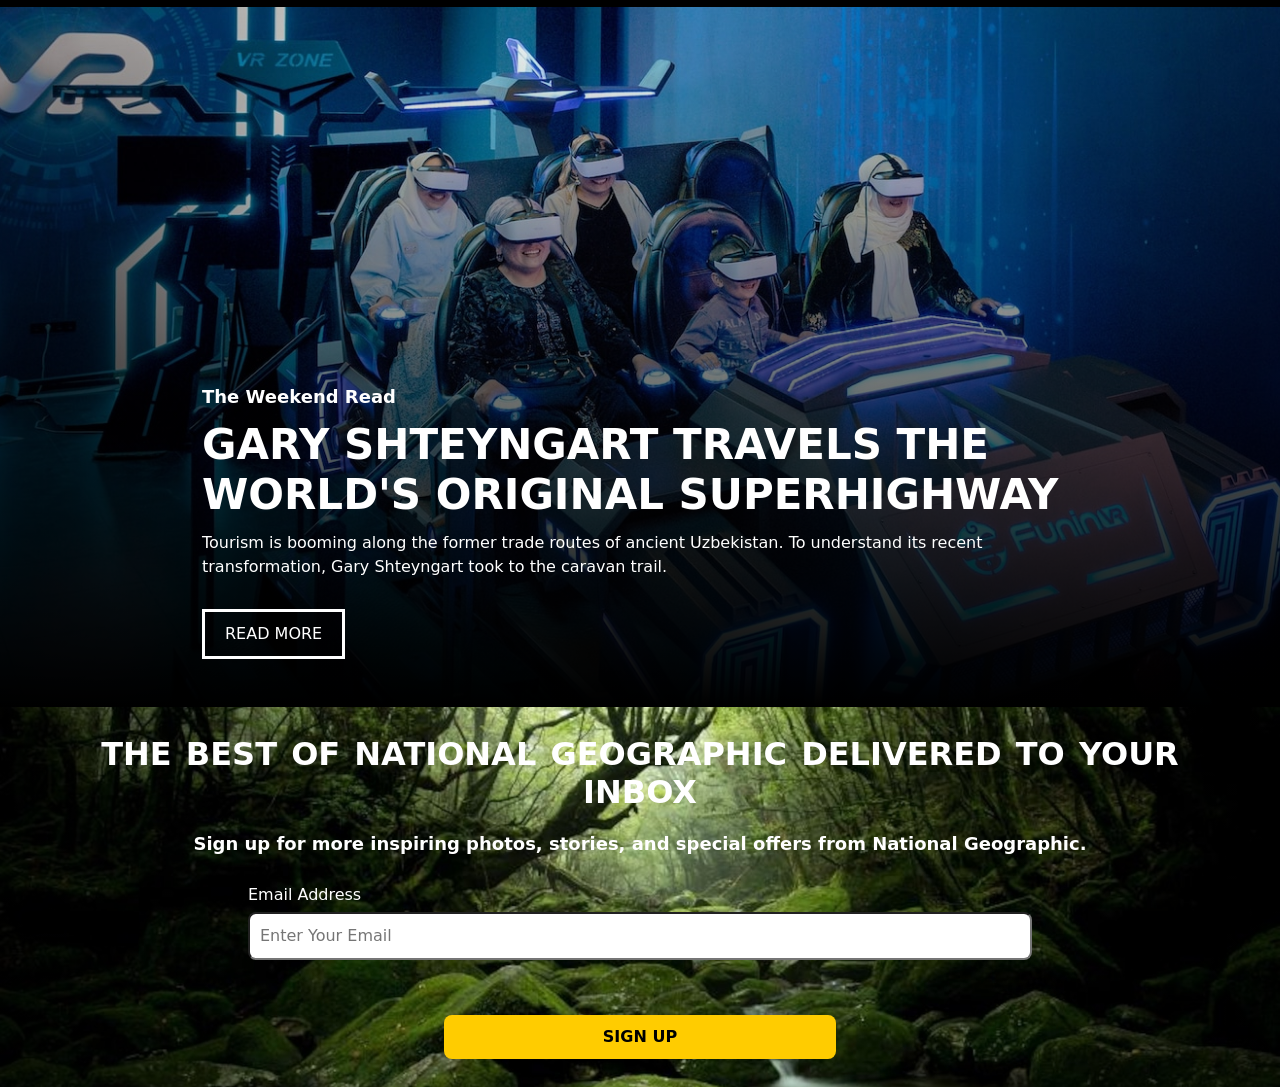
==== commit 74d6712d: "Add new content section" ====
--- a/index.html
+++ b/index.html
@@ -504,8 +504,8 @@
     <!--====================================================-->
     <main class="">
 
-        <!--==================#- HERO HTML ==================-->
-        <section class="bg-black mm container-fluid d-flex justify-content-center m-0 p-0">
+        <!--==================#2-1 HERO HTML ==================-->
+        <section class="bg-black container-fluid d-flex justify-content-center m-0 p-0">
 
             <!-- inner container -->
             <div class="row container-xxl m-0 p-0 d-flex justify-content-center py-4">
@@ -668,6 +668,117 @@
 
         </section>
 
+        <!--==================#2-2 MORE FROM HTML ==================-->
+        <section class="bg-black container-fluid d-flex justify-content-center m-0 p-0">
+            <!-- inner -->
+            <div class="container-xxl d-flex flex-wrap justify-content-center m-0 p-0 gap-4">
+                <h2 class="text-uppercase">More from Nat Geo</h2>
+                <div class="col-12 d-flex gap-3 px-3">
+                    <a href="">
+                        <figure>
+                            <img src="assets/Images/night sky.jpeg" alt="">
+                            <figcaption>
+                                <span>Night Sky Guide</span>
+                                <p>9 night sky events to see in August</p>
+                            </figcaption>
+                        </figure>
+                    </a>
+                    <a href="">
+                        <figure>
+                            <img src="assets/Images/unesco.jpeg" alt="">
+                            <figcaption>
+                                <span>UNESCO World Heritage site</span>
+                                <p>How to visit America’s newest UNESCO World Heritage site</p>
+                            </figcaption>
+                        </figure>
+                    </a>
+                    <a href="">
+                        <figure>
+                            <img src="assets/Images/can the world largest.jpeg" alt="">
+                            <figcaption>
+                                <span>UNESCO World Heritage site</span>
+                                <p>Can the world's largest overland migration be saved?</p>
+                            </figcaption>
+                        </figure>
+                    </a>
+                    <a href="">
+                        <figure>
+                            <img src="assets/Images/from the vault.jpeg" alt="">
+                            <figcaption>
+                                <span>From the Vault</span>
+                                <p>Traveling ‘the most beautiful burial ground in the world</p>
+                            </figcaption>
+                        </figure>
+                    </a>
+                </div>
+            </div>
+        </section>
+
+        <!--==================#2-3 GARY HTML ==================-->
+        <section class="container-fluid m-0 p-0 d-flex justify-content-center">
+            <div
+                class="row d-flex flex-wrap align-content-end justify-content-start justify-content-lg-center gap-3 m-0 p-0 pb-5">
+                <div>
+                    <span>The Weekend Read</span>
+                    <p>Gary Shteyngart travels the world's original superhighway</p>
+                    <span>Tourism is booming along the former trade routes of ancient Uzbekistan. To understand its
+                        recent
+                        transformation, Gary
+                        Shteyngart took to the caravan trail.</span>
+                    <a href="">Read more</a>
+                </div>
+            </div>
+        </section>
+
+        <!--==================#2-4 THE BEST HTML ==================-->
+        <section class="container-fluid m-0 p-0 d-flex justify-content-center">
+            <div class="row d-flex align-content-center justify-content-center">
+                <div class="d-flex flex-wrap justify-content-center align-content-center">
+                    <h2>The best of National Geographic delivered to your inbox</h2>
+                    <p>Sign up for more inspiring photos, stories, and special offers from National Geographic.</p>
+                    <form action="register.php">
+                        <label for="em">email address</label>
+                        <input type="email" placeholder="enter your email">
+                        <button>sign up</button>
+                    </form>
+                </div>
+            </div>
+        </section>
+
+
+
+
+
+
+
+
+
+
+
+
+
+
+
+
+
+
+
+
+
+
+
+
+
+
+
+
+
+
+
+
+
+
+
     </main>
 
 
--- a/assets/StyleSheet/master.css
+++ b/assets/StyleSheet/master.css
@@ -228,169 +228,440 @@
 /*==================#2 CONTENT STYLE ==================*/
 /*=====================================================*/
 main {
+    display: flex;
+    flex-wrap: wrap;
+    align-content: start;
 
     >section {
-        >div {
+
+        /*==================#2-1 HERO STYLE ==================*/
+        &:first-of-type {
 
             >div {
 
-                /* left column */
-                &:first-of-type {}
-
-                /* right column */
-                &:nth-of-type(2) {
-                    justify-content: space-between;
-
-                    >figure {
-                        position: relative;
-                        display: flex;
+                >div {
+
+                    /* left column */
+                    &:first-of-type {}
+
+                    /* right column */
+                    &:nth-of-type(2) {
+                        justify-content: space-between;
+
+                        >figure {
+                            position: relative;
+                            display: flex;
+                            flex-wrap: wrap;
+                            overflow: hidden;
+                            transition: 0.4s;
+
+                            >img {
+                                overflow: hidden;
+                                width: 100%;
+                                height: 100%;
+                                object-fit: cover;
+                                transition: 0.4s;
+                            }
+
+                            >figcaption {
+                                width: 100%;
+                                position: absolute;
+                                bottom: 10px;
+                                left: 0;
+                                color: white;
+                                display: flex;
+                                flex-wrap: wrap;
+                                align-content: start;
+                                text-transform: capitalize;
+                                padding: 5px 15px;
+
+                                >span {
+                                    font-size: 14px;
+                                    width: 100%;
+                                }
+
+                                >p {
+                                    width: 100%;
+                                    font-size: 24px;
+                                    font-weight: 600;
+                                    line-height: 1.2;
+                                }
+
+                                >a {
+                                    text-decoration: none;
+
+                                    >i {
+                                        margin-right: 5px;
+                                    }
+                                }
+
+                            }
+
+                            &:nth-of-type(2),
+                            &:nth-of-type(3) {
+                                >img {
+                                    width: 100%;
+                                    height: 60%;
+                                    object-fit: cover;
+                                    transition: 0.4s;
+                                }
+
+                                >figcaption {
+                                    height: 40%;
+                                    position: unset;
+                                    background-color: white;
+                                    color: black;
+
+                                }
+
+                                &:hover {
+                                    transform: translateY(5px);
+                                }
+                            }
+
+                            &:first-of-type {
+                                &:hover {
+                                    >img {
+                                        scale: 1.05;
+                                    }
+                                }
+                            }
+                        }
+                    }
+
+                    /* left column in PHONE */
+                    &:first-of-type,
+                    &:nth-of-type(3) {
+                        padding: 0 15px;
+                        color: white;
+                        row-gap: 20px;
+                        margin-bottom: 100px;
                         flex-wrap: wrap;
-                        overflow: hidden;
-
-                        >img {
-                            overflow: hidden;
+
+                        >h2 {
+                            font-size: 32px;
+                            text-transform: capitalize;
                             width: 100%;
-                            height: 100%;
-                            object-fit: cover;
-                            transition: 0.4s;
-                        }
-
-                        >figcaption {
-                            width: 100%;
-                            position: absolute;
-                            bottom: 10px;
-                            left: 0;
-                            color: white;
+                            border-left: 2px solid #ffcc00;
+                            padding-left: 5px;
+                        }
+
+                        >a {
+                            text-decoration: none;
+                            text-underline-offset: 8px;
+
+                            >figure {
+                                gap: 10px;
+                                align-items: center;
+
+                                >img {
+                                    width: 100px;
+                                    height: 100px;
+                                    object-fit: cover;
+                                }
+                            }
+
+                            &:last-of-type {
+
+                                width: fit-content;
+                                text-transform: capitalize;
+                                text-decoration: none;
+                                position: relative;
+                                z-index: 2;
+                                transition: 0.4s;
+
+                                &::after {
+                                    content: "";
+                                    position: absolute;
+                                    top: 100%;
+                                    width: 100%;
+                                    height: 2px;
+                                    left: 0;
+                                    background-color: #ffcc00;
+                                    transition: 0.4s;
+                                    transform-origin: bottom;
+                                    z-index: -1;
+                                }
+
+                                &:hover {
+                                    color: black;
+
+                                    &::after {
+                                        transform: scaleY(15);
+                                    }
+                                }
+                            }
+
+                            &:hover {
+                                >figure {
+                                    >figcaption {
+                                        >p {
+                                            text-decoration: underline;
+                                        }
+                                    }
+                                }
+                            }
+                        }
+                    }
+                }
+            }
+        }
+
+        /*==================#2-2 MORE FROM STYLE ==================*/
+        &:nth-of-type(2) {
+
+            >div {
+
+                >h2 {
+                    color: white;
+                    font-size: 18px;
+                    font-weight: 700;
+                }
+
+                >div {
+                    position: relative;
+                    margin-bottom: 100px;
+
+                    >a {
+                        >figure {
+                            width: 313px;
                             display: flex;
                             flex-wrap: wrap;
                             align-content: start;
-                            text-transform: capitalize;
-                            padding: 5px 15px;
-
-                            >span {
-                                font-size: 14px;
-                                width: 100%;
-                            }
-
-                            >p {
-                                width: 100%;
-                                font-size: 24px;
-                                font-weight: 600;
-                                line-height: 1.2;
-                            }
-
-                            >a {
-                                text-decoration: none;
-
-                                >i {
-                                    margin-right: 5px;
-                                }
-                            }
-
-                        }
-
-                        &:nth-of-type(2),
-                        &:nth-of-type(3) {
+                            gap: 10px;
+                            transition: 0.4s;
+
                             >img {
                                 width: 100%;
                                 height: 60%;
                                 object-fit: cover;
-                                transition: 0.4s;
                             }
 
                             >figcaption {
                                 height: 40%;
-                                position: unset;
-                                background-color: white;
-                                color: black;
-
-                            }
-                        }
+                                display: flex;
+                                flex-wrap: wrap;
+
+                                >span {
+                                    width: 100%;
+                                    color: rgba(255, 255, 255, 0.685);
+                                    margin-bottom: 10px;
+                                }
+
+                                >p {
+                                    color: white;
+                                }
+
+
+                            }
+
+                            &:hover {
+                                transform: translateY(5px);
+                            }
+                        }
+                    }
+                }
+            }
+        }
+
+        /*==================#2-3 GARY STYLE ==================*/
+        &:nth-of-type(3) {
+            height: 700px;
+
+            >div {
+                width: 100%;
+                background-image: url(../Images/gary\ shteyn.jpeg);
+                background-repeat: no-repeat;
+                background-size: cover;
+                background-position: center 30%;
+                color: white;
+                position: relative;
+                z-index: 2;
+
+                >div {
+                    display: flex;
+                    flex-wrap: wrap;
+                    align-content: center;
+                    row-gap: 10px;
+                    max-width: 900px;
+
+                    >span {
+                        width: 100%;
 
                         &:first-of-type {
-                            &:hover {
-                                >img {
-                                    scale: 1.05;
-                                }
-                            }
-                        }
-                    }
-                }
-
-                /* left column in PHONE */
-                &:first-of-type,
-                &:nth-of-type(3) {
-                    padding: 0 15px;
-                    color: white;
-                    row-gap: 20px;
-                    margin-bottom: 100px;
-                    flex-wrap: wrap;
+                            font-size: 18px;
+                            font-weight: 700;
+                        }
+
+                        &:last-of-type {
+                            font-weight: 500;
+
+                        }
+                    }
+
+                    >P {
+                        width: 100%;
+                        font-size: 42px;
+                        font-weight: 700;
+                        line-height: 1.2;
+                        text-wrap: balance;
+                        text-transform: uppercase;
+                        margin: 0;
+                    }
+
+                    >a {
+                        width: fit-content;
+                        border: 3px solid white;
+                        padding: 10px 20px;
+                        text-transform: uppercase;
+                        text-decoration: none;
+                        margin-top: 20px;
+                        position: relative;
+                        z-index: 2;
+                        transition: 0.4s;
+
+                        &::before {
+                            content: "";
+                            width: 0;
+                            height: 100%;
+                            background-color: white;
+                            top: 0;
+                            left: 0;
+                            position: absolute;
+                            transition: 0.4s;
+                            z-index: -1;
+
+                        }
+
+                        &:hover {
+                            color: black;
+
+                            &::before {
+                                width: 100%;
+                            }
+                        }
+                    }
+
+                }
+
+                &::after {
+                    content: "";
+                    position: absolute;
+                    inset: 0;
+                    background-image: repeating-linear-gradient(to top, black 0%, transparent 100%);
+                    z-index: -1;
+                }
+            }
+        }
+
+        /*==================#2-4 THE BEST STYLE ==================*/
+        &:nth-of-type(4) {
+            height: 380px;
+
+            >div {
+                width: 100%;
+                background-image: url(../Images/The\ best\ of\ National.jpeg );
+                background-size: cover;
+                background-repeat: no-repeat;
+                background-position: center;
+                color: white;
+                position: relative;
+                z-index: 2;
+
+                >div {
+                    max-width: 1200px;
+                    gap: 10px;
 
                     >h2 {
+                        width: 100%;
                         font-size: 32px;
-                        text-transform: capitalize;
+                        text-transform: uppercase;
+                        word-spacing: 3px;
+                        font-weight: 700;
+                        text-align: center;
+
+                        @media (max-width:768px) {
+                            font-size: 26px;
+                        }
+                    }
+
+                    >p {
                         width: 100%;
-                        border-left: 2px solid #ffcc00;
-                        padding-left: 5px;
-                    }
-
-                    >a {
-                        text-decoration: none;
-                        text-underline-offset: 8px;
-
-                        >figure {
-                            gap: 10px;
-                            align-items: center;
-
-                            >img {
-                                width: 100px;
-                                height: 100px;
-                                object-fit: cover;
-                            }
-                        }
-
-                        &:last-of-type {
-
-                            width: fit-content;
+                        font-size: 18px;
+                        font-weight: 600;
+                        text-align: center;
+
+                        @media (max-width:768px) {
+                            font-size: 16px;
+                        }
+                    }
+
+                    >form {
+                        display: flex;
+                        flex-wrap: wrap;
+                        justify-content: center;
+                        align-content: start;
+                        gap: 5px;
+                        width: 66.666%;
+
+                        >label {
+                            width: 100%;
                             text-transform: capitalize;
-                            text-decoration: none;
+
+                        }
+
+                        >input {
+                            width: 100%;
+                            padding: 10px;
+                            border-radius: 8px;
+
+                            &::placeholder {
+                                text-transform: capitalize;
+                            }
+                        }
+
+                        >button {
+                            border-radius: 8px;
+                            border: none;
+                            width: 50%;
+                            background-color: #ffcc00;
+                            color: black;
                             position: relative;
                             z-index: 2;
-                            transition: 0.4s;
+                            margin-top: 50px;
+                            padding: 10px 0;
+                            text-transform: uppercase;
+                            font-weight: 700;
 
                             &::after {
                                 content: "";
+                                width: 0;
+                                height: 100%;
+                                top: 0;
+                                left: 0;
                                 position: absolute;
-                                top: 100%;
-                                width: 100%;
-                                height: 2px;
-                                left: 0;
-                                background-color: #ffcc00;
+                                background-color: white;
                                 transition: 0.4s;
-                                transform-origin: bottom;
                                 z-index: -1;
                             }
 
                             &:hover {
-                                color: black;
-
                                 &::after {
-                                    transform: scaleY(15);
-                                }
-                            }
-                        }
-
-                        &:hover {
-                            >figure {
-                                >figcaption {
-                                    >p {
-                                        text-decoration: underline;
-                                    }
-                                }
-                            }
-                        }
-                    }
-                }
+                                    width: 100%;
+                                }
+                            }
+                        }
+                    }
+                }
+
+                &::after {
+                    content: "";
+                    position: absolute;
+                    inset: 0;
+                    background-image: radial-gradient(circle at center, transparent 0%, transparent 40%, rgba(0, 0, 0, 0.65) 100%);
+                    z-index: -1;
+                }
+
             }
         }
     }
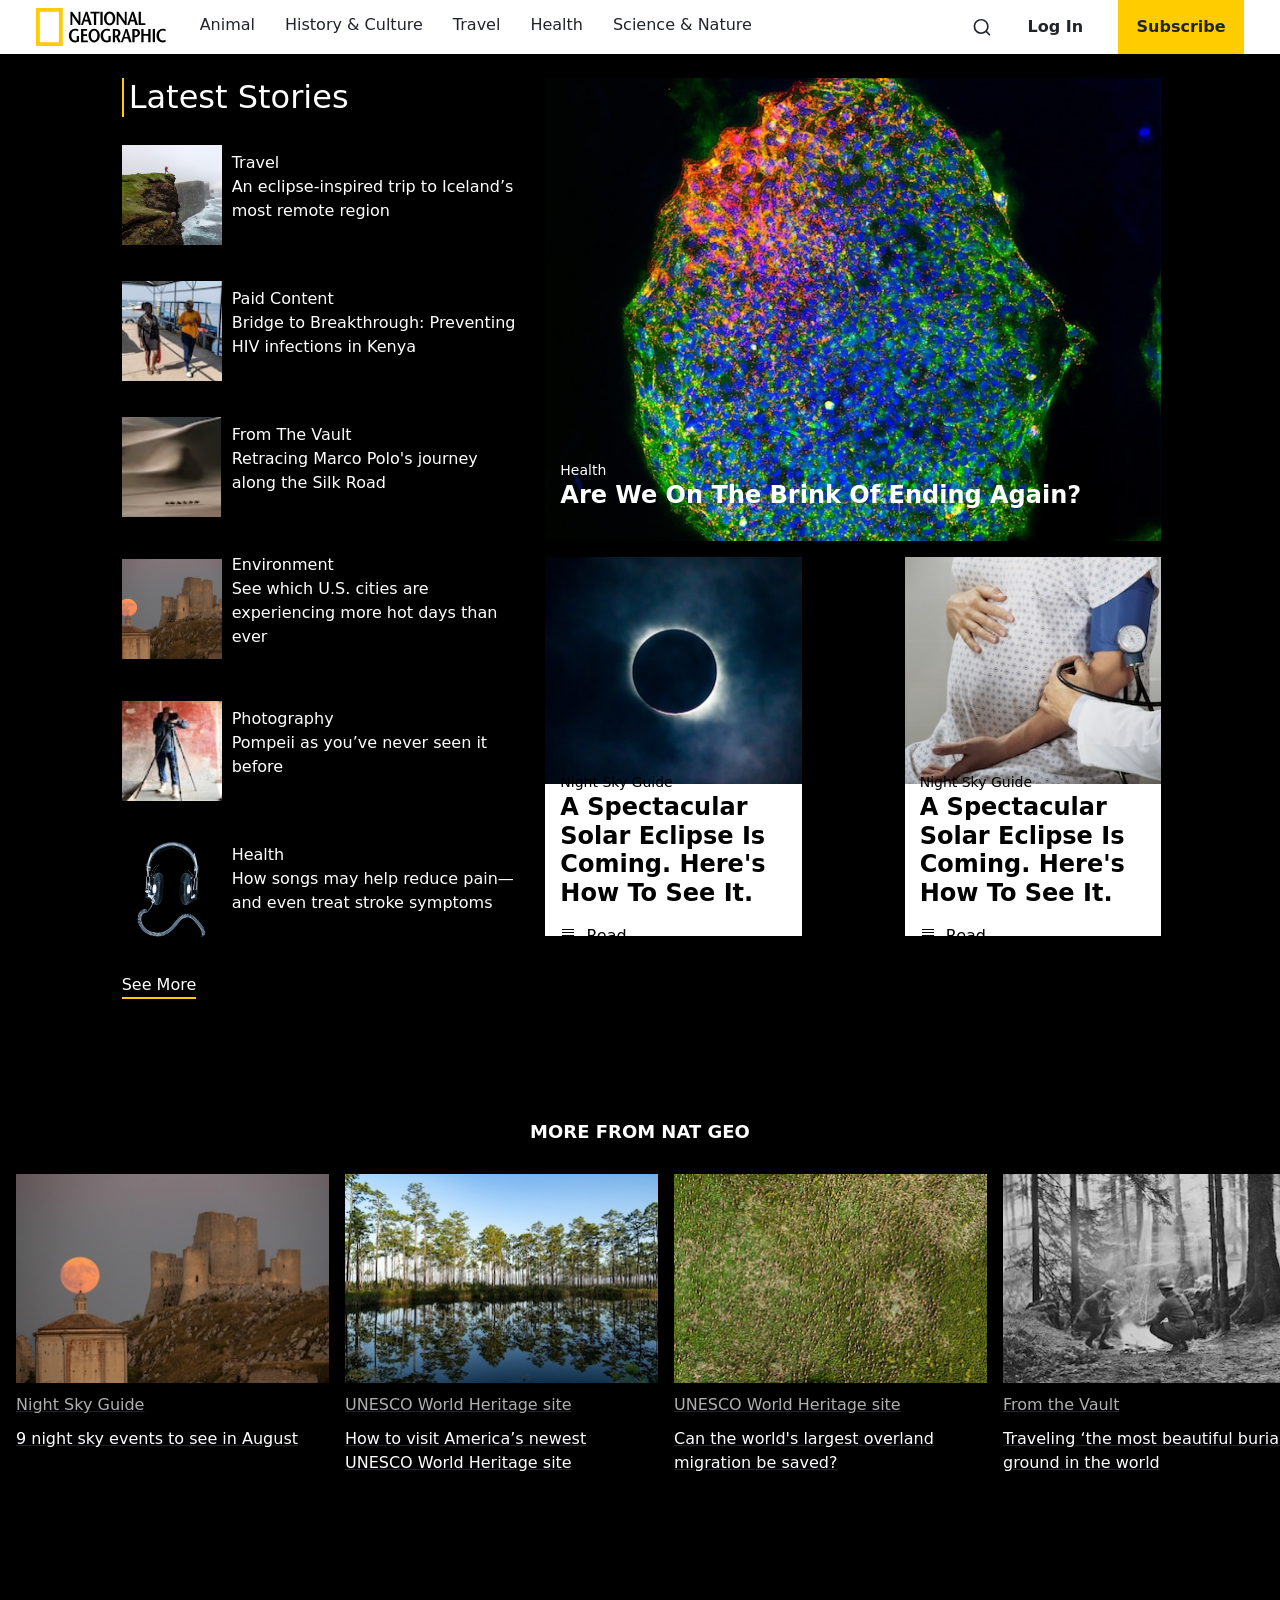
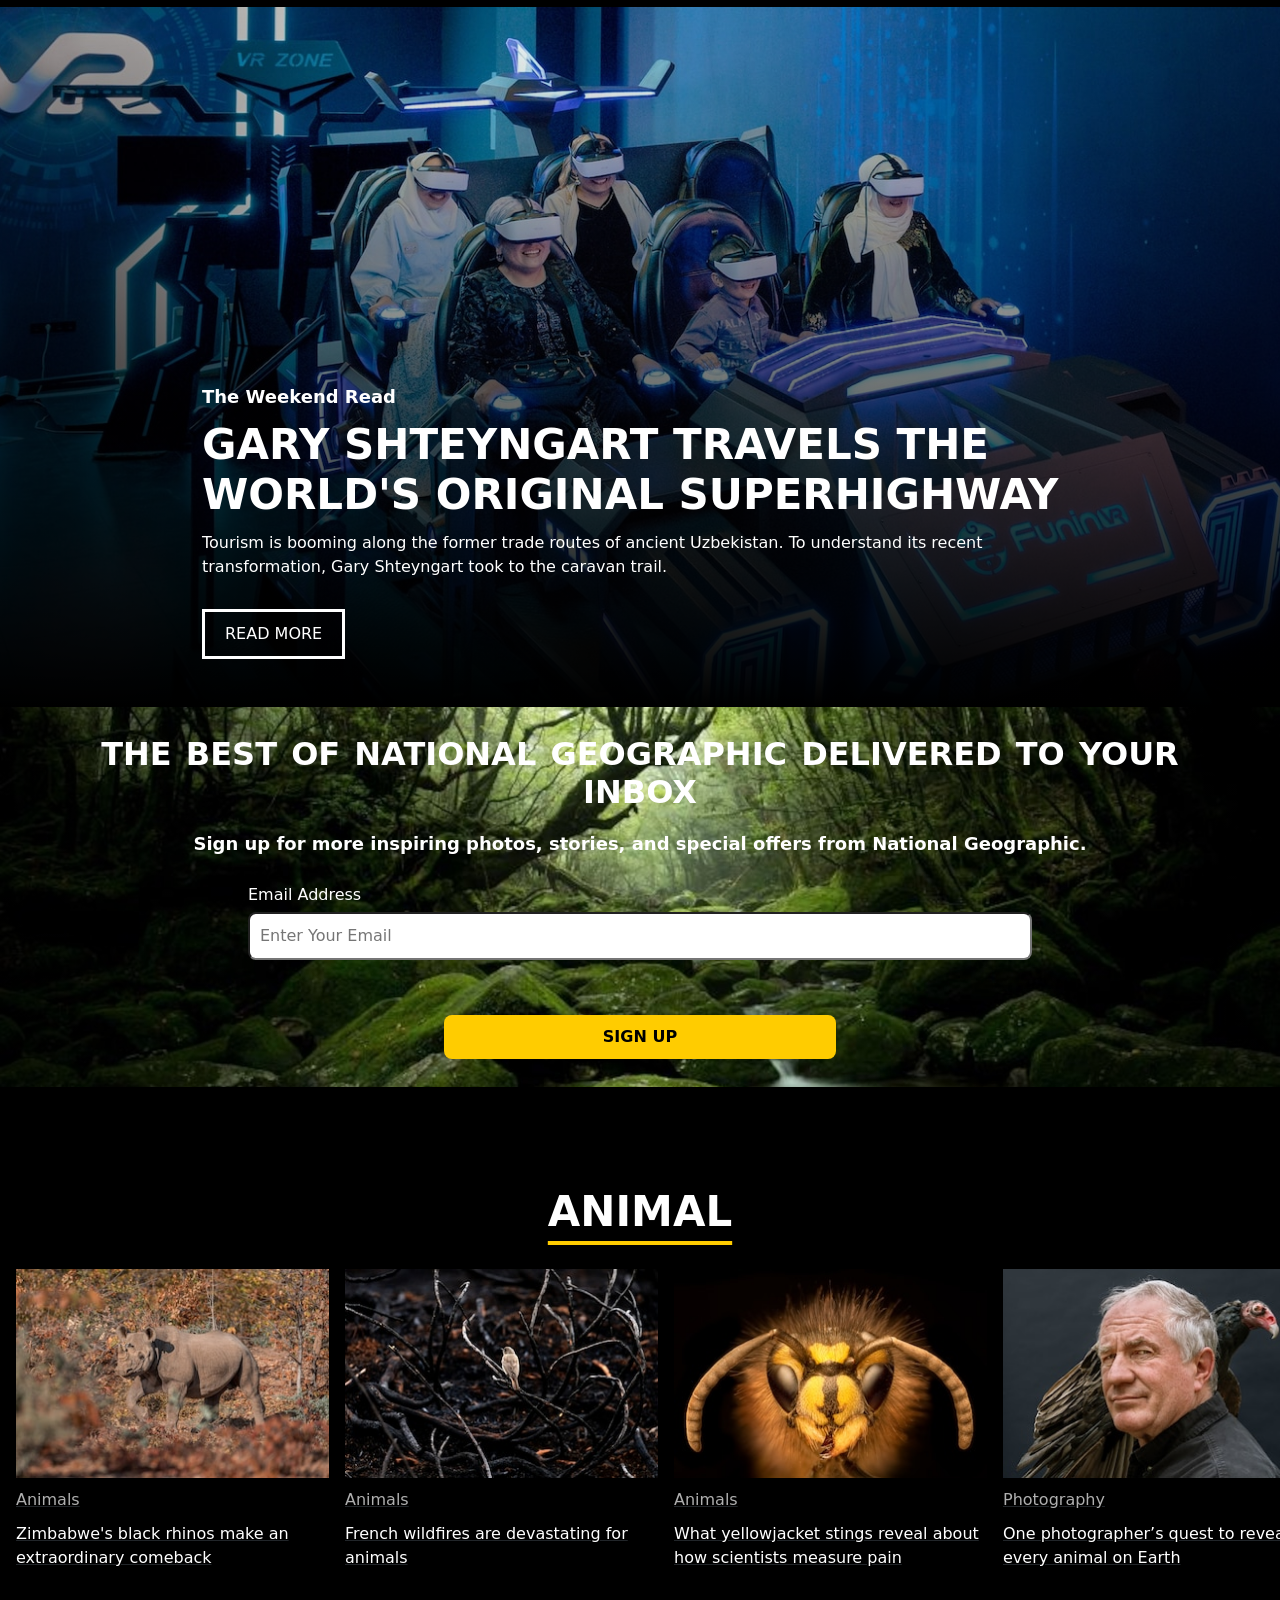
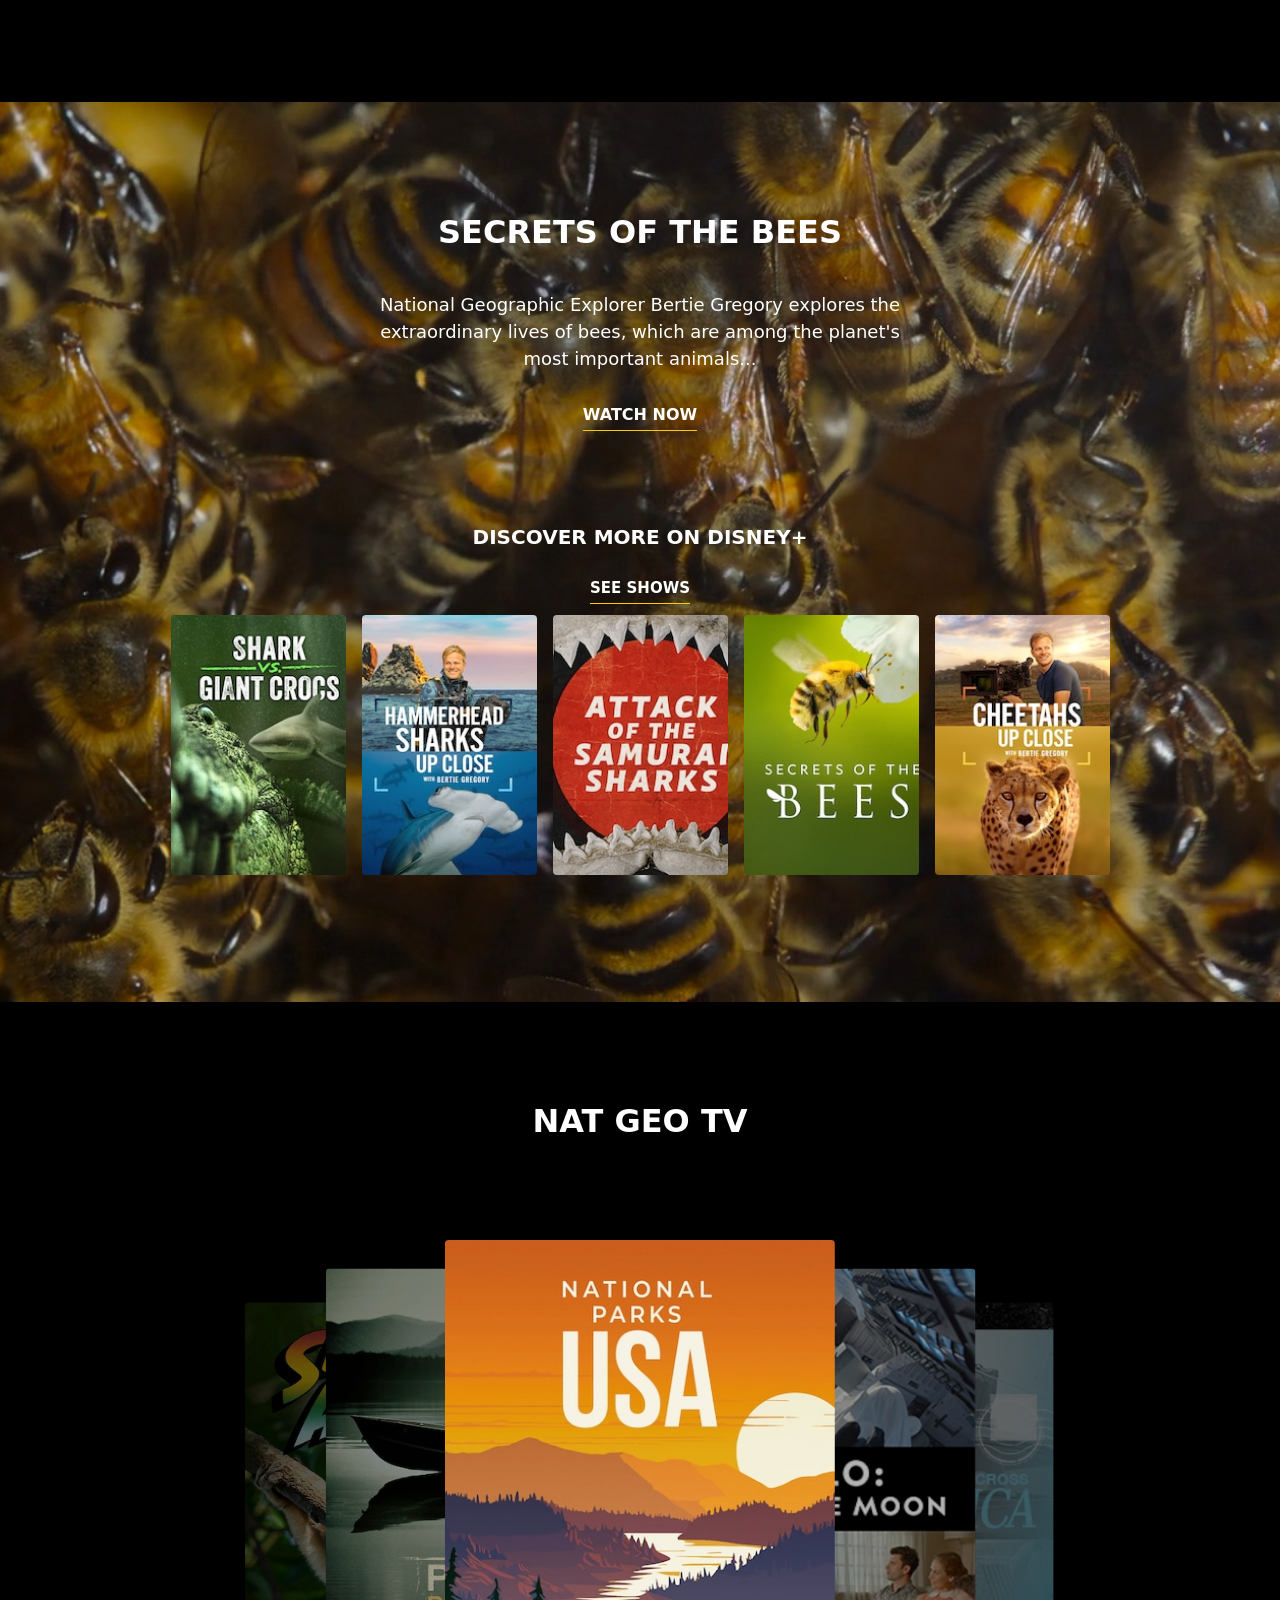
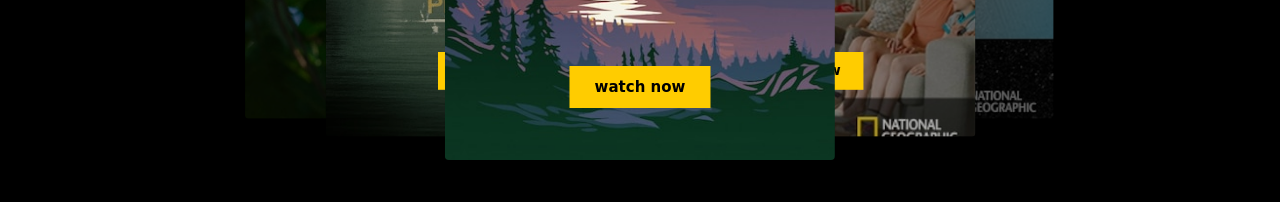
==== commit 0212e08c: "Add new sections to content" ====
--- a/index.html
+++ b/index.html
@@ -508,7 +508,7 @@
         <section class="bg-black container-fluid d-flex justify-content-center m-0 p-0">
 
             <!-- inner container -->
-            <div class="row container-xxl m-0 p-0 d-flex justify-content-center py-4">
+            <div class="row container-xxl m-0 p-0 justify-content-center py-4">
 
                 <!-- left column -->
                 <div class="d-none d-lg-flex col-4">
@@ -716,8 +716,7 @@
 
         <!--==================#2-3 GARY HTML ==================-->
         <section class="container-fluid m-0 p-0 d-flex justify-content-center">
-            <div
-                class="row d-flex flex-wrap align-content-end justify-content-start justify-content-lg-center gap-3 m-0 p-0 pb-5">
+            <div class="row align-content-end justify-content-start justify-content-lg-center gap-3 m-0 p-0 pb-5">
                 <div>
                     <span>The Weekend Read</span>
                     <p>Gary Shteyngart travels the world's original superhighway</p>
@@ -732,7 +731,7 @@
 
         <!--==================#2-4 THE BEST HTML ==================-->
         <section class="container-fluid m-0 p-0 d-flex justify-content-center">
-            <div class="row d-flex align-content-center justify-content-center">
+            <div class="row align-content-center justify-content-center">
                 <div class="d-flex flex-wrap justify-content-center align-content-center">
                     <h2>The best of National Geographic delivered to your inbox</h2>
                     <p>Sign up for more inspiring photos, stories, and special offers from National Geographic.</p>
@@ -745,6 +744,128 @@
             </div>
         </section>
 
+        <!--==================#2-5 ANIMAL HTML ==================-->
+        <section class="bg-black container-fluid d-flex justify-content-center m-0 p-0">
+            <!-- inner -->
+            <div class="container-xxl d-flex flex-wrap justify-content-center m-0 p-0 gap-4">
+                <h2 class="text-uppercase">ANIMAL</h2>
+                <div class="col-12 d-flex gap-3 px-3">
+                    <a href="">
+                        <figure>
+                            <img src="assets/Images/Zimbabwe.jpeg" alt="">
+                            <figcaption>
+                                <span>Animals</span>
+                                <p>Zimbabwe's black rhinos make an extraordinary comeback</p>
+                            </figcaption>
+                        </figure>
+                    </a>
+                    <a href="">
+                        <figure>
+                            <img src="assets/Images/French wildfires are.jpeg" alt="">
+                            <figcaption>
+                                <span>Animals</span>
+                                <p>French wildfires are devastating for animals</p>
+                            </figcaption>
+                        </figure>
+                    </a>
+                    <a href="">
+                        <figure>
+                            <img src="assets/Images/What yellowjacket stings.jpeg" alt="">
+                            <figcaption>
+                                <span>Animals</span>
+                                <p>What yellowjacket stings reveal about how scientists measure pain</p>
+                            </figcaption>
+                        </figure>
+                    </a>
+                    <a href="">
+                        <figure>
+                            <img src="assets/Images/One photographer’.jpeg" alt="">
+                            <figcaption>
+                                <span>Photography</span>
+                                <p>One photographer’s quest to reveal every animal on Earth</p>
+                            </figcaption>
+                        </figure>
+                    </a>
+                    <a href="">
+                        <figure>
+                            <img src="assets/Images/HowEchological.jpeg" alt="">
+                            <figcaption>
+                                <span>Animals</span>
+                                <p>How echolocation lets animals navigate by sound</p>
+                            </figcaption>
+                        </figure>
+                    </a>
+                </div>
+            </div>
+        </section>
+
+        <!--==================#2-6 SECRET HTML ==================-->
+        <section class="bg-black container-fluid d-flex justify-content-center m-0 p-0">
+            <div class="row d-flex flex-wrap align-content-center justify-content-center">
+
+                <h2>Secrets of the Bees</h2>
+
+                <div>
+                    <p class="col-12 col-md-6 mx-auto">
+                        National Geographic Explorer Bertie Gregory explores the extraordinary
+                        lives of bees, which are among the planet's most important animals...
+                    </p>
+                </div>
+
+                <a class="col-12" href="">watch now</a>
+                <span>discover more on disney+</span>
+                <a class="col-12" href="">see shows</a>
+
+                <div class="col-12 d-flex flex-wrap justify-content-center gap-3 px-3">
+                    <figure>
+                        <img src="assets/Images/SharkVsGiantCrocs_NG-Homepage_1920x2560_2x3.jpeg" alt="">
+                    </figure>
+                    <figure>
+                        <img src="assets/Images/HammerheadsUpClose_NG-Homepage_1920x2560_2x3.jpeg" alt="">
+                    </figure>
+                    <figure>
+                        <img src="assets/Images/attack.jpeg" alt="">
+                    </figure>
+                    <figure>
+                        <img src="assets/Images/bees.jpeg" alt="">
+                    </figure>
+                    <figure>
+                        <img src="assets/Images/CheetahsUpClose_NG-Homepage_1920x2560_2x3.jpeg" alt="">
+                    </figure>
+                </div>
+
+            </div>
+        </section>
+
+        <!--==================#2-7 NAT GEO HTML ==================-->
+        <section class="bg-black container-fluid d-flex justify-content-center m-0 p-0">
+            <div class="row container-xxl col-12 align-content-start justify-content-center">
+                <h2>nat geo tv</h2>
+                <div class="row">
+                    <figure>
+                        <img src="assets/Images/NationalParksUSA_NG-Homepage_1920x2560_3x4.jpeg" alt="">
+                        <figcaption><a href="">watch now</a></figcaption>
+                    </figure>
+                    <figure>
+                        <img src="assets/Images/port protection.jpeg" alt="">
+                        <figcaption><a href="">watch now</a></figcaption>
+                    </figure>
+                    <figure>
+                        <img src="assets/Images/apollobacktothemoon_3x4.jpeg" alt="">
+                        <figcaption><a href="">watch now</a></figcaption>
+                    </figure>
+                    <figure>
+                        <img src="assets/Images/SuperAnimals_S3_NG-Homepage_1920x2560_3x4.jpeg" alt="">
+                        <figcaption><a href="">watch now</a></figcaption>
+                    </figure>
+                    <figure>
+                        <img src="assets/Images/black america travel.jpeg" alt="">
+                        <figcaption><a href="">watch now</a></figcaption>
+                    </figure>
+                </div>
+            </div>
+
+        </section>
 
 
 
--- a/assets/StyleSheet/master.css
+++ b/assets/StyleSheet/master.css
@@ -408,7 +408,8 @@
         }
 
         /*==================#2-2 MORE FROM STYLE ==================*/
-        &:nth-of-type(2) {
+        &:nth-of-type(2),
+        &:nth-of-type(5) {
 
             >div {
 
@@ -664,5 +665,411 @@
 
             }
         }
+
+        /*==================#2-5 ANIMALS STYLE ==================*/
+        &:nth-of-type(5) {
+            padding-top: 100px !important;
+
+            >div {
+
+                >h2 {
+                    color: white;
+                    font-size: 42px;
+                    font-weight: 700;
+                    text-transform: uppercase;
+                    text-decoration: underline;
+                    text-underline-offset: 15px;
+                    text-decoration-color: #ffcc00;
+                }
+
+                >div {
+
+                    >a {
+                        >figure {
+                            >figcaption {
+                                transition: 0.4s;
+                            }
+
+                            &:hover {
+                                transform: translateY(5px);
+
+                                >figcaption {
+                                    box-shadow: 0 10px 16px -8px rgba(255, 204, 0, 0.6);
+                                }
+                            }
+                        }
+                    }
+                }
+            }
+        }
+
+        /*==================#2-6 SECRET STYLE ==================*/
+        &:nth-of-type(6) {
+            min-height: 600px;
+            padding: 60px 0;
+
+            @media (min-width: 768px) {
+                min-height: 800px;
+                padding: 80px 0;
+            }
+
+            @media (min-width: 992px) {
+                min-height: 900px;
+                padding: 100px 0;
+            }
+
+            >div {
+                width: 100%;
+                color: white;
+                text-transform: uppercase;
+                text-align: center;
+                background-image: url(../Images/snapshot.jpg);
+                background-repeat: no-repeat;
+                background-size: cover;
+                background-position: center;
+                gap: 15px;
+                padding: 40px 20px;
+
+                @media (min-width: 768px) {
+                    padding: 60px 40px;
+                }
+
+                >h2 {
+                    font-size: 24px;
+                    font-weight: 700;
+                    width: 100%;
+                    margin-bottom: 25px;
+
+                    @media (min-width: 768px) {
+                        font-size: 28px;
+                    }
+
+                    @media (min-width: 992px) {
+                        font-size: 32px;
+                    }
+                }
+
+                >div {
+                    display: flex;
+                    justify-content: center;
+
+                    &:first-of-type {
+                        width: 100%;
+
+                        >p {
+                            text-transform: none;
+                            font-size: 14px;
+                            max-width: 100%;
+                            padding: 0 15px;
+
+                            @media (min-width: 768px) {
+                                font-size: 16px;
+                                max-width: 700px;
+                            }
+
+                            @media (min-width: 992px) {
+                                font-size: 18px;
+                            }
+                        }
+                    }
+
+                    &:last-of-type {
+                        display: flex;
+                        flex-wrap: wrap;
+                        justify-content: center;
+                        gap: 15px;
+                        width: 100%;
+                        overflow-x: auto;
+
+                        @media (min-width: 992px) {
+                            flex-wrap: nowrap;
+                            gap: 20px;
+                        }
+
+                        >figure {
+                            width: 140px;
+                            height: 200px;
+                            min-width: 140px;
+                            flex-shrink: 0;
+                            transition: transform 0.3s ease;
+
+                            @media (min-width: 768px) {
+                                width: 160px;
+                                height: 240px;
+                            }
+
+                            @media (min-width: 992px) {
+                                width: 175px;
+                                height: 260px;
+                            }
+
+                            >img {
+                                width: 100%;
+                                height: 100%;
+                                object-fit: cover;
+                                border-radius: 4px;
+                            }
+
+                            &:hover {
+                                transform: scale(1.02);
+                            }
+                        }
+                    }
+                }
+
+                >a {
+                    padding: 0;
+                    font-weight: 600;
+                    text-decoration: underline;
+                    text-decoration-color: #ffcc00;
+                    text-underline-offset: 10px;
+                    font-size: 14px;
+
+                    @media (min-width: 768px) {
+                        font-size: 15px;
+                    }
+
+                    @media (min-width: 992px) {
+                        font-size: 16px;
+                    }
+
+                    &:first-of-type {
+                        margin-bottom: 40px;
+
+                        @media (min-width: 768px) {
+                            margin-bottom: 70px;
+                        }
+                    }
+
+                    &:last-of-type {
+                        font-size: 13px;
+
+                        @media (min-width: 768px) {
+                            font-size: 14px;
+                        }
+
+                        @media (min-width: 992px) {
+                            font-size: 15px;
+                        }
+                    }
+                }
+
+                >span {
+                    font-size: 16px;
+                    font-weight: 700;
+                    display: block;
+                    margin: 10px 0;
+
+                    @media (min-width: 768px) {
+                        font-size: 18px;
+                    }
+
+                    @media (min-width: 992px) {
+                        font-size: 20px;
+                    }
+                }
+            }
+        }
+
+        /*==================#2-7 NAT GEO STYLE ==================*/
+                &:nth-of-type(7) {
+                    padding-top: 60px !important;
+                    min-height: 500px;
+                    padding-bottom: 40px;
+        
+                    @media (min-width: 768px) {
+                        padding-top: 80px !important;
+                        min-height: 650px;
+                    }
+        
+                    @media (min-width: 992px) {
+                        padding-top: 100px !important;
+                        min-height: 800px;
+                    }
+        
+                    >div {
+                        >h2 {
+                            width: 100%;
+                            font-size: 24px;
+                            color: white;
+                            text-transform: uppercase;
+                            font-weight: 700;
+                            text-align: center;
+                            margin-bottom: 60px;
+        
+                            @media (min-width: 768px) {
+                                font-size: 28px;
+                            }
+        
+                            @media (min-width: 992px) {
+                                font-size: 32px;
+                            }
+                        }
+        
+                        >div {
+                            min-height: 400px;
+                            position: relative;
+        
+                            @media (min-width: 768px) {
+                                min-height: 500px;
+                            }
+        
+                            @media (min-width: 992px) {
+                                min-height: 600px;
+                            }
+        
+                            >figure {
+                                position: absolute;
+                                width: fit-content;
+                                height: 320px;
+                                top: 50%;
+                                left: 50%;
+                                transform: translate(-50%, -50%);
+                                z-index: 5;
+                                padding: 0;
+                                transition: all 0.4s ease;
+        
+                                @media (min-width: 768px) {
+                                    height: 420px;
+                                }
+        
+                                @media (min-width: 992px) {
+                                    height: 520px;
+                                }
+        
+                                >img {
+                                    width: 100%;
+                                    height: 100%;
+                                    object-fit: cover;
+                                    border-radius: 4px;
+                                }
+        
+                                >figcaption {
+                                    >a {
+                                        position: absolute;
+                                        bottom: 10%;
+                                        left: 50%;
+                                        transform: translateX(-50%);
+                                        color: black;
+                                        background-color: #ffcc00;
+                                        padding: 8px 20px;
+                                        text-decoration: none;
+                                        font-weight: 600;
+                                        transition: 0.4s;
+                                        z-index: 2;
+                                        font-size: 14px;
+                                        white-space: nowrap;
+        
+                                        @media (min-width: 768px) {
+                                            padding: 10px 25px;
+                                            font-size: 15px;
+                                        }
+        
+                                        &::after {
+                                            content: "";
+                                            top: 0;
+                                            left: 0;
+                                            background-color: white;
+                                            z-index: -1;
+                                            width: 0%;
+                                            height: 100%;
+                                            transition: 0.4s;
+                                            position: absolute;
+                                        }
+        
+                                        &:hover {
+                                            &::after {
+                                                width: 100%;
+                                            }
+                                        }
+                                    }
+                                }
+        
+                                &:nth-of-type(2),
+                                &:nth-of-type(3),
+                                &:nth-of-type(4),
+                                &:nth-of-type(5) {
+                                    display: none;
+        
+                                    @media (min-width: 768px) {
+                                        display: block;
+                                    }
+                                }
+        
+                                &:nth-of-type(2),
+                                &:nth-of-type(3) {
+                                    &::after {
+                                        content: "";
+                                        position: absolute;
+                                        inset: 0;
+                                        background-color: rgba(0, 0, 0, 0.3);
+                                    }
+                                }
+        
+                                &:nth-of-type(4),
+                                &:nth-of-type(5) {
+                                    &::after {
+                                        content: "";
+                                        position: absolute;
+                                        inset: 0;
+                                        background-color: rgba(0, 0, 0, 0.6);
+                                    }
+                                }
+        
+                                @media (min-width: 768px) {
+                                    &:nth-of-type(2) {
+                                        scale: 0.85;
+                                        transform: translate(-85%, -55%);
+                                        z-index: 4;
+                                    }
+        
+                                    &:nth-of-type(3) {
+                                        scale: 0.85;
+                                        transform: translate(-15%, -55%);
+                                        z-index: 4;
+                                    }
+        
+                                    &:nth-of-type(4) {
+                                        scale: 0.7;
+                                        transform: translate(-120%, -60%);
+                                        z-index: 3;
+                                    }
+        
+                                    &:nth-of-type(5) {
+                                        scale: 0.7;
+                                        transform: translate(20%, -60%);
+                                        z-index: 3;
+                                    }
+                                }
+        
+                                @media (min-width: 992px) {
+                                    &:nth-of-type(2) {
+                                        scale: 0.9;
+                                        transform: translate(-95%, -55%);
+                                        z-index: 4;
+                                    }
+        
+                                    &:nth-of-type(3) {
+                                        scale: 0.9;
+                                        transform: translate(-10%, -55%);
+                                        z-index: 4;
+                                    }
+        
+                                    &:nth-of-type(4) {
+                                        scale: 0.8;
+                                        transform: translate(-139%, -60%);
+                                        z-index: 3;
+                                    }
+        
+                                    &:nth-of-type(5) {
+                                        scale: 0.8;
+                                        transform: translate(20%, -60%);
+                                        z-index: 3;
+                                    }
+                                }
+                            }
+                        }
+                    }
+                }
     }
 }
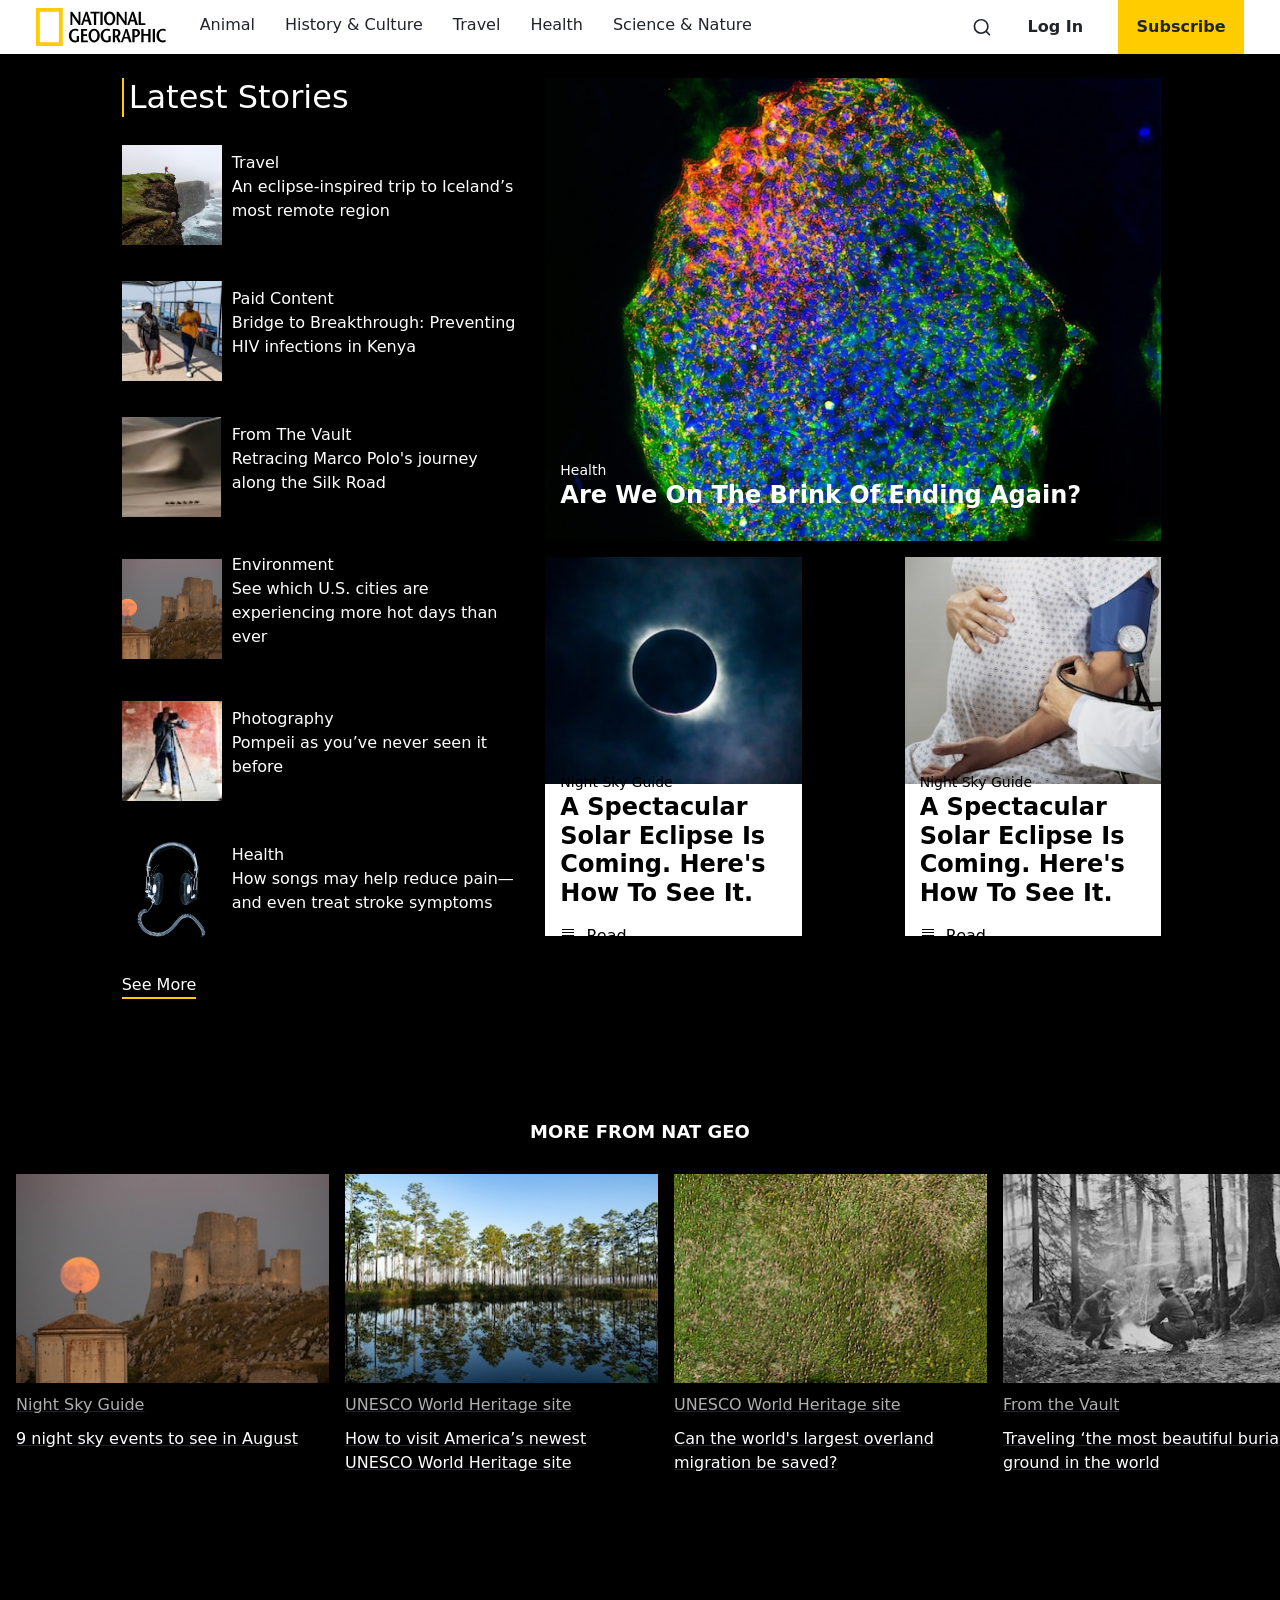
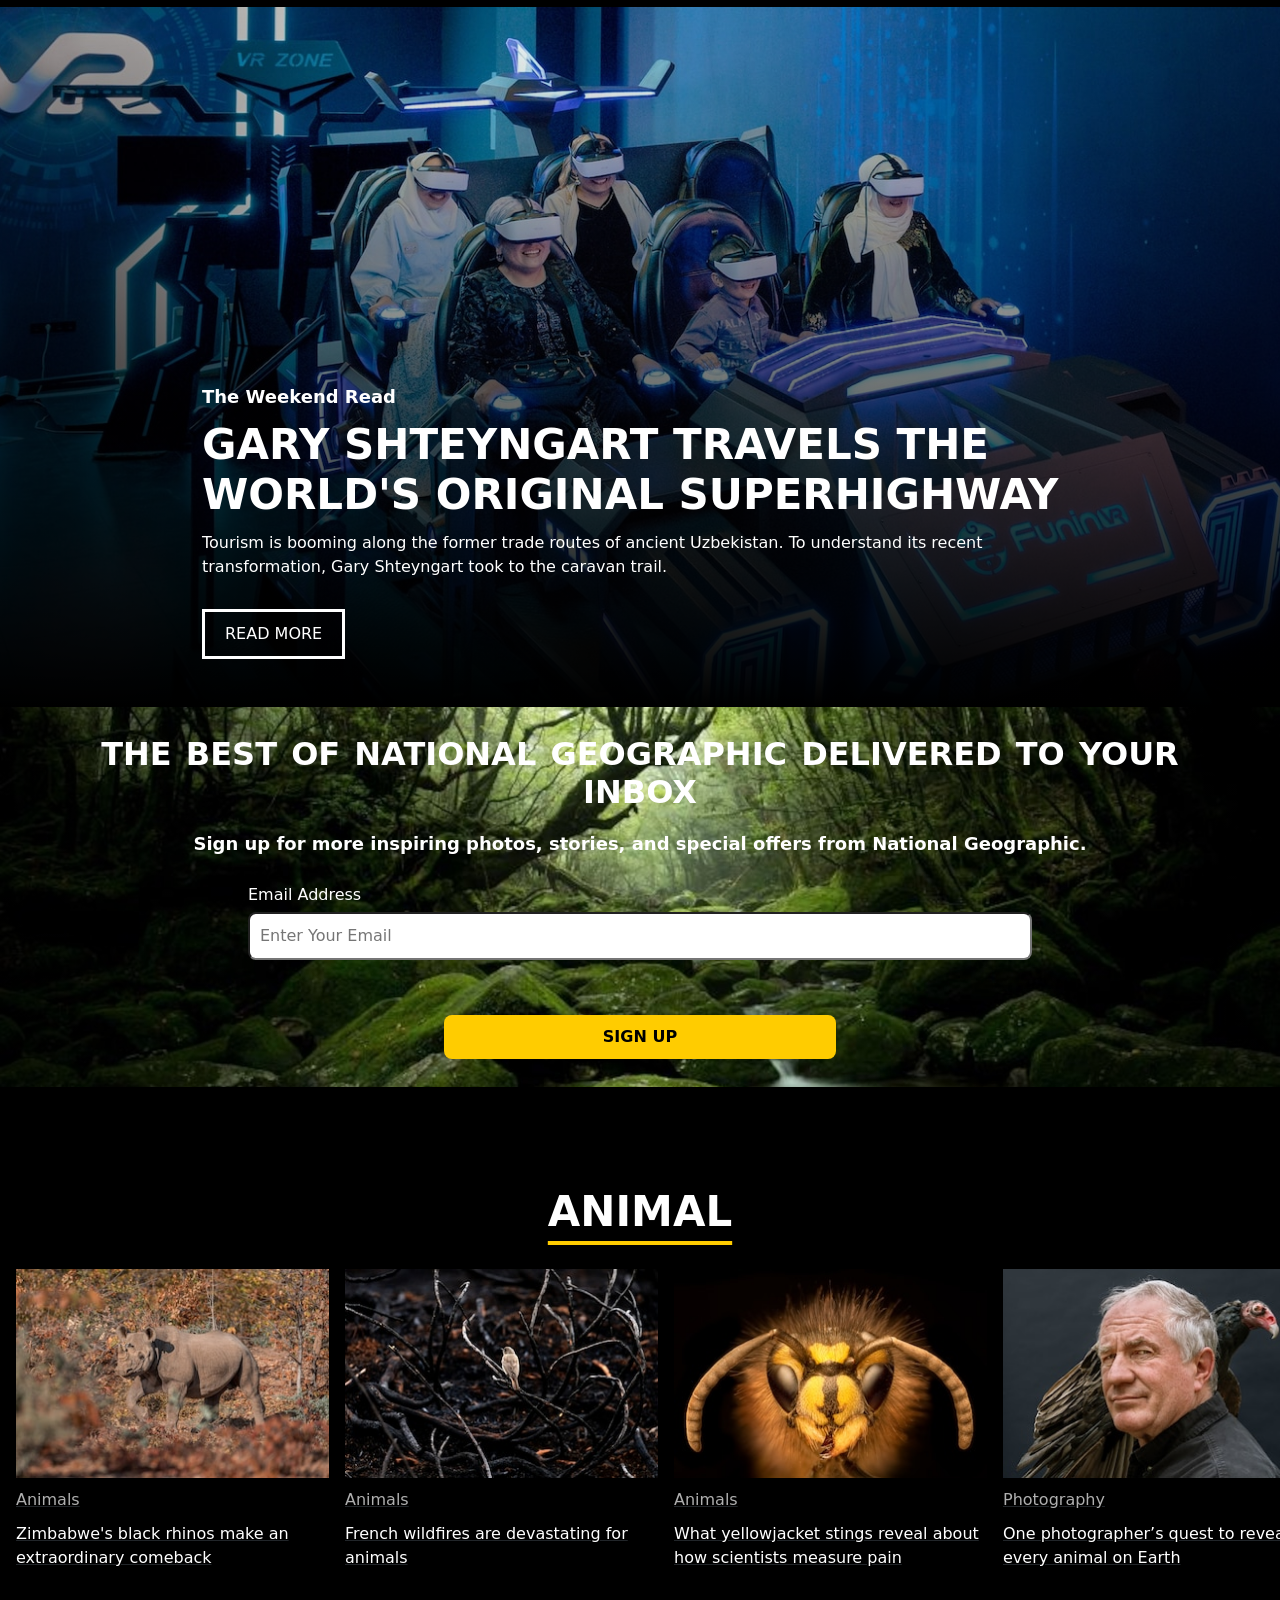
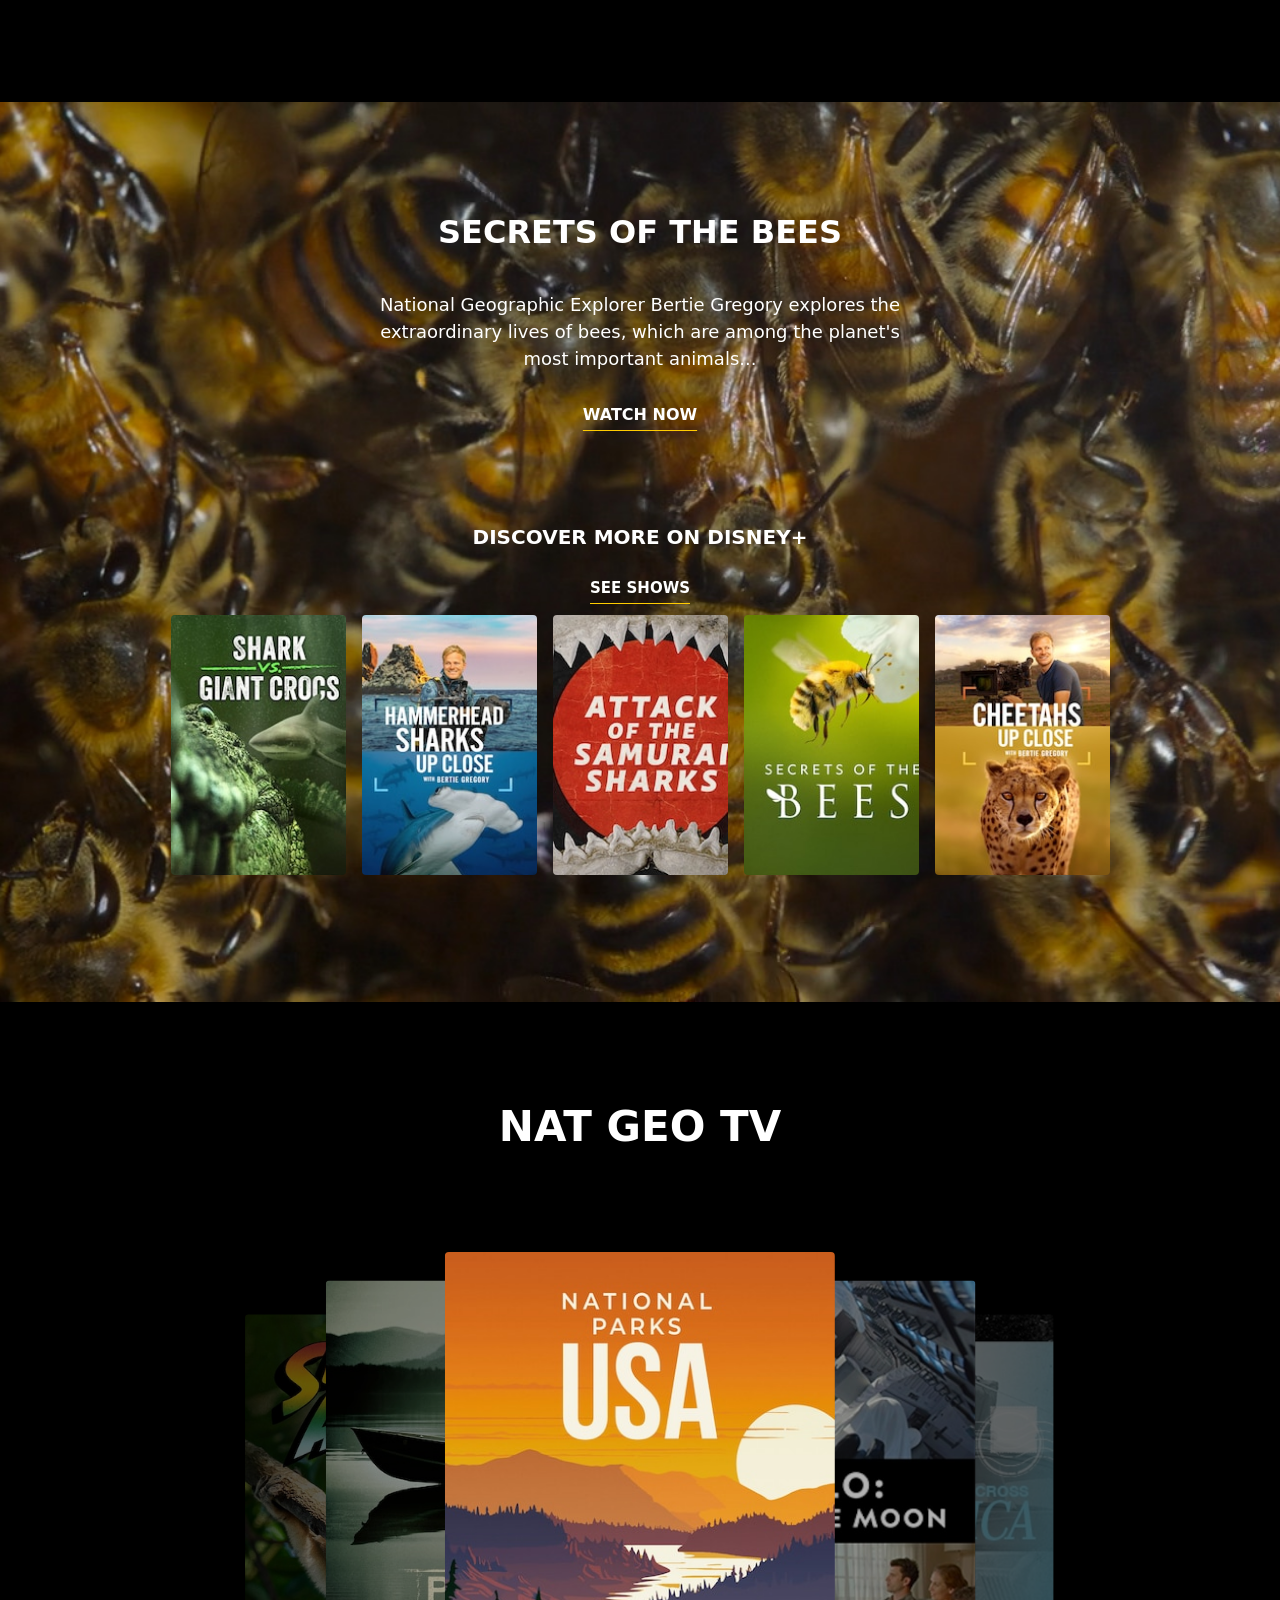
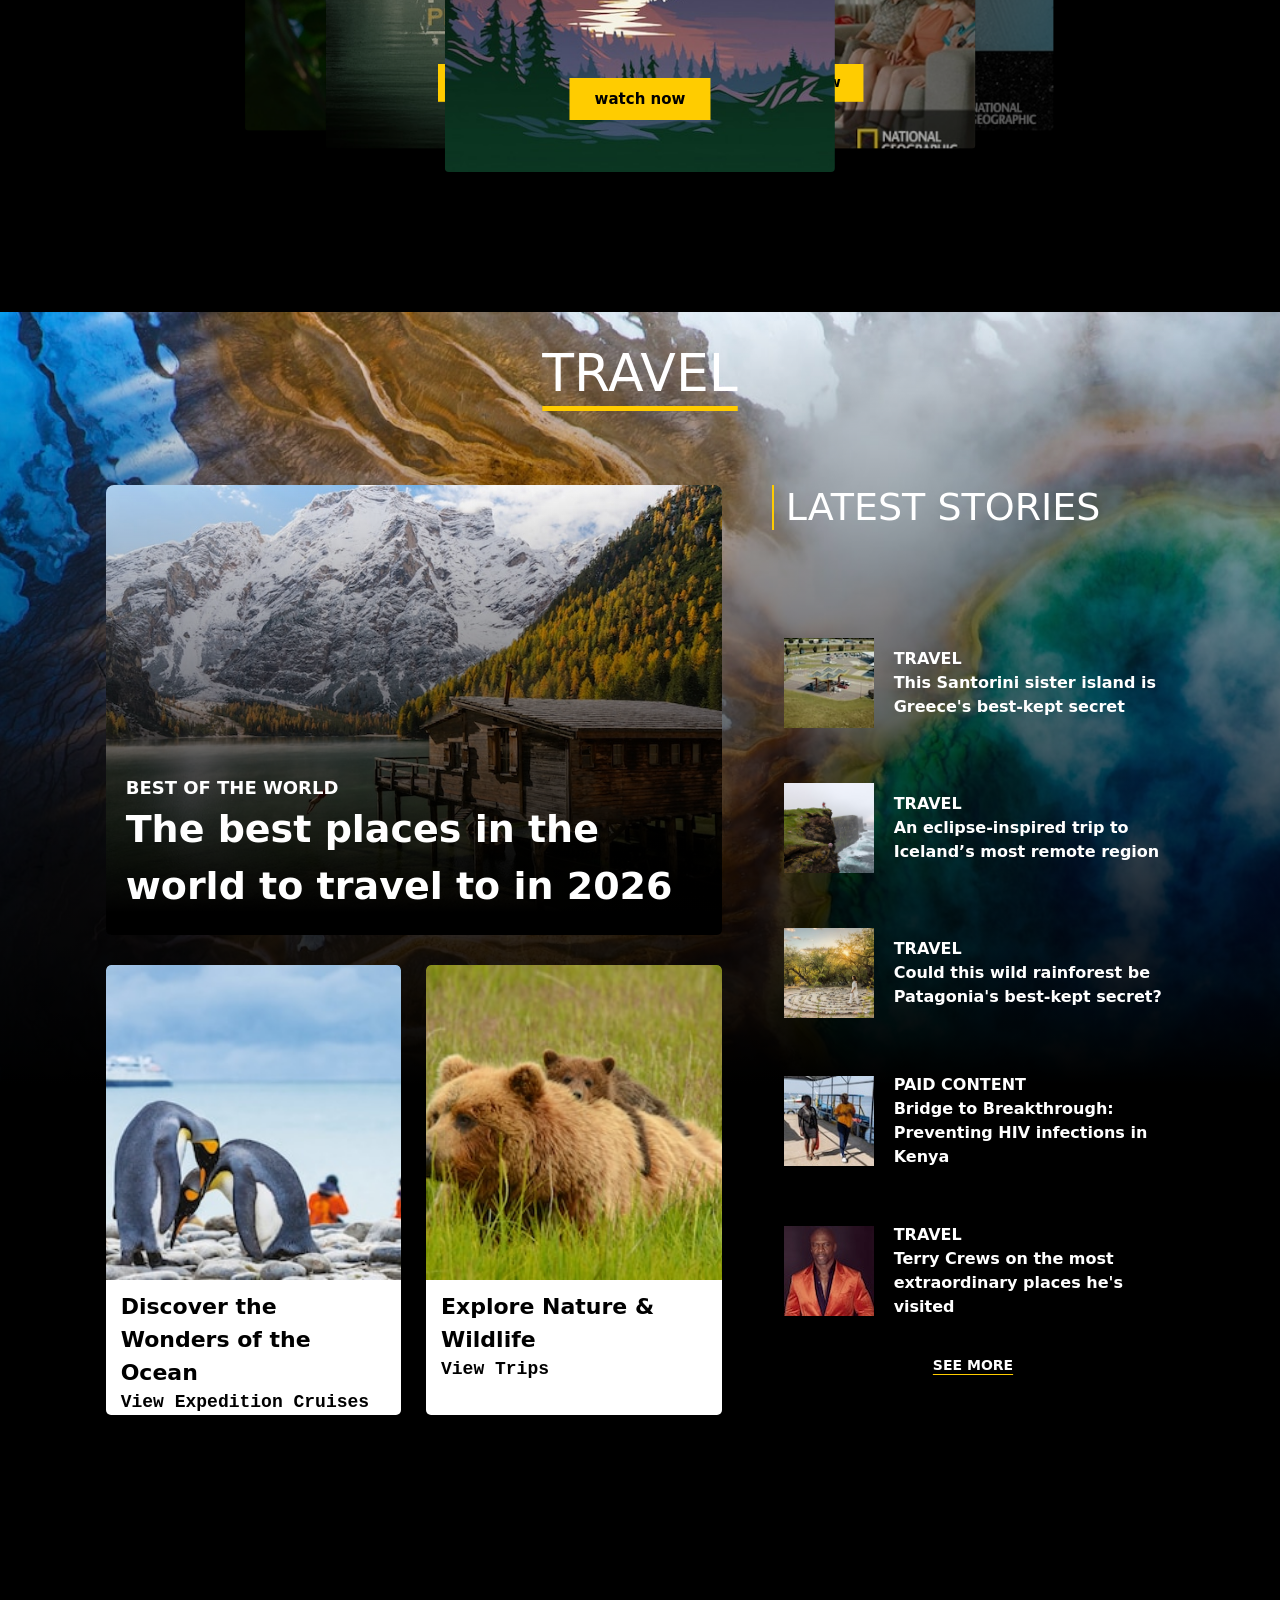
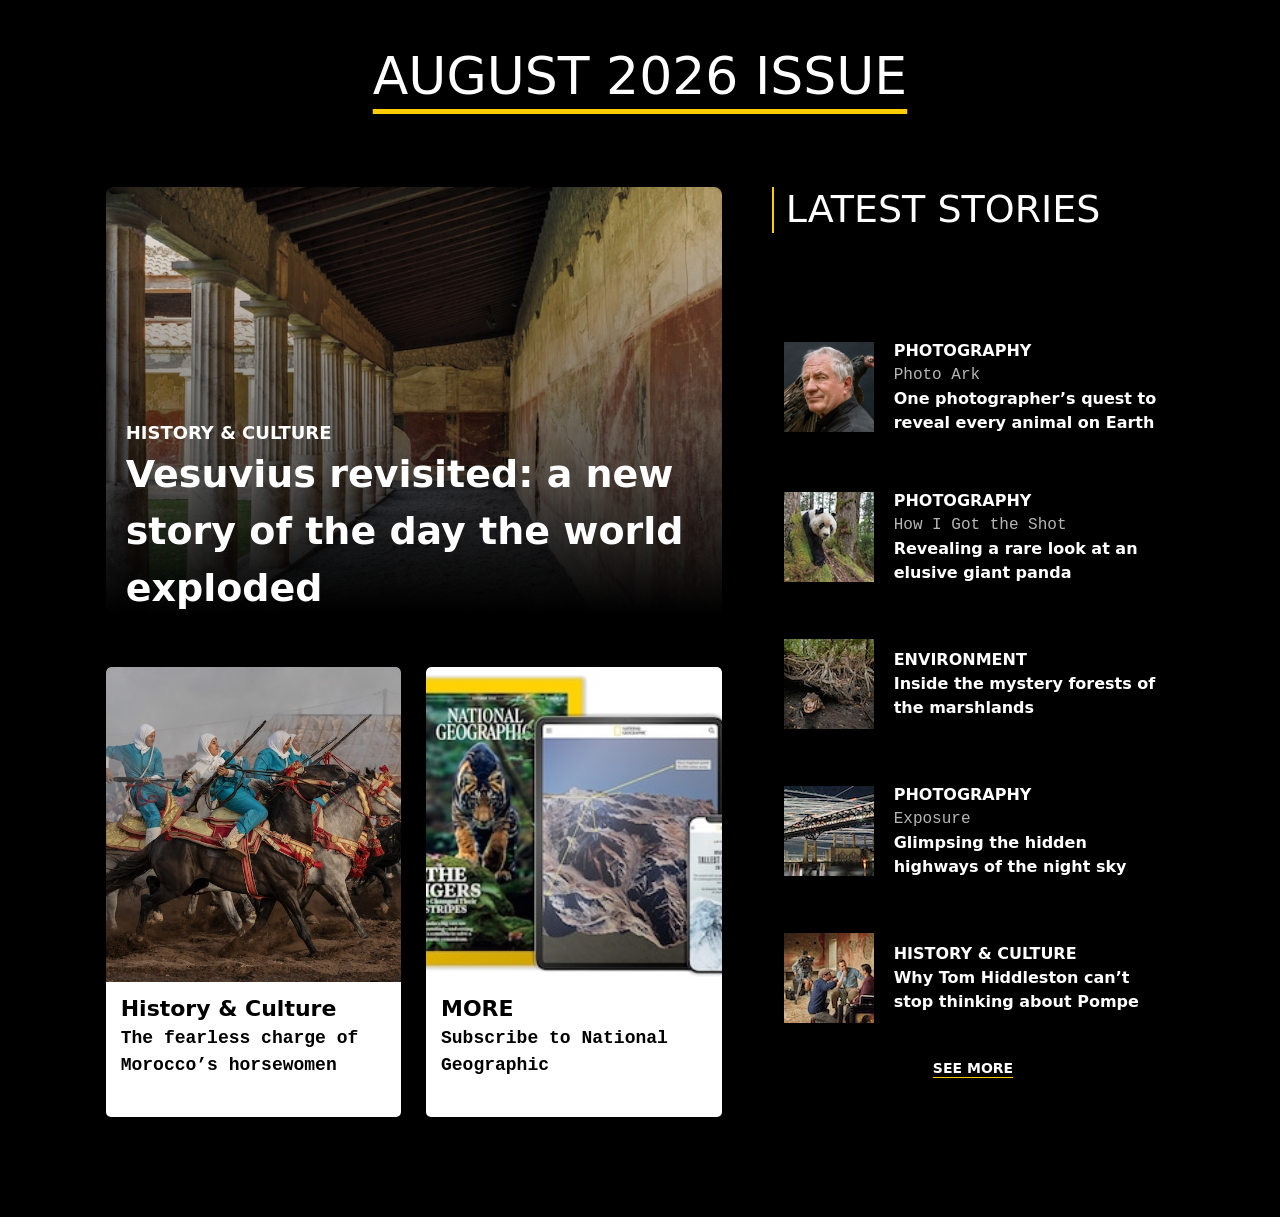
==== commit a8828838: "Add new content section" ====
--- a/index.html
+++ b/index.html
@@ -867,6 +867,159 @@
 
         </section>
 
+        <!--==================#2-8 TRAVEL HTML ==================-->
+        <section class="bg-black container-fluid d-flex justify-content-center m-0 p-0 ">
+            <div class="row justify-content-center align-content-start ">
+                <h2>travel</h2>
+                <div class="row col-12 col-xl-6 justify-content-center  ">
+                    <a class="col-12" href="">
+                        <figure>
+                            <img src="assets/Images/the best places.jpeg" alt="">
+                            <figcaption>
+                                <span>Best of the World</span>
+                                <span>The best places in the world to travel to in 2026</span>
+                            </figcaption>
+                        </figure>
+                    </a>
+                    <a class="col-12" href="">
+                        <figure><img src="assets/Images/discover the wonders.jpeg" alt=""></figure>
+                        <div>
+                            <span>Discover the Wonders of the Ocean</span>
+                            <span>View Expedition Cruises</span>
+                        </div>
+                    </a>
+                    <a class="col-12 " href="">
+                        <figure><img src="assets/Images/explore NatureWildlife.jpeg" alt=""></figure>
+                        <div>
+                            <span>Explore Nature & Wildlife</span>
+                            <span>View Trips</span>
+                        </div>
+                    </a>
+                </div>
+                <div class=" row col-12 col-xl-4">
+                    <h3>latest stories</h3>
+                    <figure>
+                        <img src="assets/Images/f44348b1-f02b-4c10-b888-6d7e9bf669a3_square.jpeg" alt="">
+                        <figcaption>
+                            <span>Travel</span>
+                            <span>This Santorini sister island is Greece's best-kept secret</span>
+                        </figcaption>
+                    </figure>
+                    <figure>
+                        <img src="assets/Images/travel.jpeg" alt="">
+                        <figcaption>
+                            <span>Travel</span>
+                            <span>An eclipse-inspired trip to Iceland’s most remote region</span>
+                        </figcaption>
+                    </figure>
+                    <figure>
+                        <img src="assets/Images/woman-walking-meditation-labyrinth-brand-tucson-canyon-ranch--33_3x2.jpeg"
+                            alt="">
+                        <figcaption>
+                            <span>Travel</span>
+                            <span>Could this wild rainforest be Patagonia's best-kept secret?</span>
+                        </figcaption>
+                    </figure>
+                    <figure>
+                        <img src="assets/Images/bridge to.jpeg" alt="">
+                        <figcaption>
+                            <span>Paid Content</span>
+                            <span>Bridge to Breakthrough: Preventing HIV infections in Kenya</span>
+                        </figcaption>
+                    </figure>
+                    <figure>
+                        <img src="assets/Images/terry.jpeg" alt="">
+                        <figcaption>
+                            <span>Travel</span>
+                            <span>Terry Crews on the most extraordinary places he's visited</span>
+                        </figcaption>
+                    </figure>
+                    <a href="">see more</a>
+                </div>
+            </div>
+        </section>
+        <!--==================#2-9 TRAVEL HTML ==================-->
+        <section class="bg-black container-fluid d-flex justify-content-center m-0 p-0 ">
+            <div class="row justify-content-center align-content-start ">
+                <h2>August 2026 Issue</h2>
+                <div class="row col-12 col-xl-6 justify-content-center  ">
+                    <a class="col-12" href="">
+                        <figure>
+                            <img src="assets/Images/vesuvius.jpeg" alt="">
+                            <figcaption>
+                                <span>History & Culture</span>
+                                <span>Vesuvius revisited: a new story of the day the world exploded</span>
+                            </figcaption>
+                        </figure>
+                    </a>
+                    <a class="col-12" href="">
+                        <figure><img src="assets/Images/the fearless.jpeg" alt=""></figure>
+                        <div>
+                            <span>History & Culture</span>
+                            <span>The fearless charge of Morocco’s horsewomen</span>
+                        </div>
+                    </a>
+                    <a class="col-12 " href="">
+                        <figure><img src="assets/Images/subscribe.jpeg" alt=""></figure>
+                        <div>
+                            <span>MORE</span>
+                            <span>Subscribe to National Geographic</span>
+                        </div>
+                    </a>
+                </div>
+                <div class=" row col-12 col-xl-4">
+                    <h3>latest stories</h3>
+                    <figure>
+                        <img src="assets/Images/One photographer’.jpeg" alt="">
+                        <figcaption>
+                            <span>Photography</span>
+                            <span>Photo Ark</span>
+                            <span>One photographer’s quest to reveal every animal on Earth</span>
+                        </figcaption>
+                    </figure>
+                    <figure>
+                        <img src="assets/Images/revealling.jpeg" alt="">
+                        <figcaption>
+                            <span>Photography</span>
+                            <span>How I Got the Shot</span>
+                            <span>Revealing a rare look at an elusive giant panda</span>
+                        </figcaption>
+                    </figure>
+                    <figure>
+                        <img src="assets/Images/inside the mystery.jpeg" alt="">
+                        <figcaption>
+                            <span>Environment</span>
+                            <span></span>
+                            <span>Inside the mystery forests of the marshlands</span>
+                        </figcaption>
+                    </figure>
+                    <figure>
+                        <img src="assets/Images/photography.jpeg" alt="">
+                        <figcaption>
+                            <span>Photography</span>
+                            <span>Exposure</span>
+                            <span>Glimpsing the hidden highways of the night sky</span>
+                        </figcaption>
+                    </figure>
+                    <figure>
+
+
+
+                        <img src="assets/Images/why tom.jpeg" alt="">
+                        <figcaption>
+                            <span>History & Culture</span>
+                            <span></span>
+                            <span>Why Tom Hiddleston can’t stop thinking about Pompe</span>
+                        </figcaption>
+                    </figure>
+                    <a href="">see more</a>
+                </div>
+            </div>
+        </section>
+
+        <!--==================#2-10 NATIONAL HTML ==================-->
+        <section></section>
+
 
 
 
--- a/assets/StyleSheet/master.css
+++ b/assets/StyleSheet/master.css
@@ -407,7 +407,7 @@
             }
         }
 
-        /*==================#2-2 MORE FROM STYLE ==================*/
+        /*==================#2-2,5 MORE FROM & ANIMALS STYLE ==================*/
         &:nth-of-type(2),
         &:nth-of-type(5) {
 
@@ -872,204 +872,522 @@
         }
 
         /*==================#2-7 NAT GEO STYLE ==================*/
-                &:nth-of-type(7) {
-                    padding-top: 60px !important;
-                    min-height: 500px;
-                    padding-bottom: 40px;
-        
+        &:nth-of-type(7) {
+            padding-top: 60px !important;
+            min-height: 500px;
+            padding-bottom: 40px;
+
+            @media (min-width: 768px) {
+                padding-top: 80px !important;
+                min-height: 650px;
+            }
+
+            @media (min-width: 992px) {
+                padding-top: 100px !important;
+                min-height: 800px;
+            }
+
+            >div {
+                >h2 {
+                    width: 100%;
+                    font-size: 32px;
+                    color: white;
+                    text-transform: uppercase;
+                    font-weight: 700;
+                    text-align: center;
+                    margin-bottom: 60px;
+
                     @media (min-width: 768px) {
-                        padding-top: 80px !important;
-                        min-height: 650px;
-                    }
-        
+                        font-size: 38px;
+                    }
+
                     @media (min-width: 992px) {
-                        padding-top: 100px !important;
-                        min-height: 800px;
-                    }
-        
-                    >div {
-                        >h2 {
+                        font-size: 42px;
+                    }
+                }
+
+                >div {
+                    min-height: 400px;
+                    position: relative;
+
+                    @media (min-width: 768px) {
+                        min-height: 500px;
+                    }
+
+                    @media (min-width: 992px) {
+                        min-height: 600px;
+                    }
+
+                    >figure {
+                        position: absolute;
+                        width: fit-content;
+                        height: 320px;
+                        top: 50%;
+                        left: 50%;
+                        transform: translate(-50%, -50%);
+                        z-index: 5;
+                        padding: 0;
+                        transition: all 0.4s ease;
+
+                        @media (min-width: 768px) {
+                            height: 420px;
+                        }
+
+                        @media (min-width: 992px) {
+                            height: 520px;
+                        }
+
+                        >img {
                             width: 100%;
-                            font-size: 24px;
-                            color: white;
-                            text-transform: uppercase;
-                            font-weight: 700;
-                            text-align: center;
-                            margin-bottom: 60px;
-        
+                            height: 100%;
+                            object-fit: cover;
+                            border-radius: 4px;
+                        }
+
+                        >figcaption {
+                            >a {
+                                position: absolute;
+                                bottom: 10%;
+                                left: 50%;
+                                transform: translateX(-50%);
+                                color: black;
+                                background-color: #ffcc00;
+                                padding: 8px 20px;
+                                text-decoration: none;
+                                font-weight: 600;
+                                transition: 0.4s;
+                                z-index: 2;
+                                font-size: 14px;
+                                white-space: nowrap;
+
+                                @media (min-width: 768px) {
+                                    padding: 10px 25px;
+                                    font-size: 15px;
+                                }
+
+                                &::after {
+                                    content: "";
+                                    top: 0;
+                                    left: 0;
+                                    background-color: white;
+                                    z-index: -1;
+                                    width: 0%;
+                                    height: 100%;
+                                    transition: 0.4s;
+                                    position: absolute;
+                                }
+
+                                &:hover {
+                                    &::after {
+                                        width: 100%;
+                                    }
+                                }
+                            }
+                        }
+
+                        &:nth-of-type(2),
+                        &:nth-of-type(3),
+                        &:nth-of-type(4),
+                        &:nth-of-type(5) {
+                            display: none;
+
                             @media (min-width: 768px) {
-                                font-size: 28px;
-                            }
-        
+                                display: block;
+                            }
+                        }
+
+                        &:nth-of-type(2),
+                        &:nth-of-type(3) {
+                            &::after {
+                                content: "";
+                                position: absolute;
+                                inset: 0;
+                                background-color: rgba(0, 0, 0, 0.3);
+                            }
+                        }
+
+                        &:nth-of-type(4),
+                        &:nth-of-type(5) {
+                            &::after {
+                                content: "";
+                                position: absolute;
+                                inset: 0;
+                                background-color: rgba(0, 0, 0, 0.6);
+                            }
+                        }
+
+                        @media (min-width: 768px) {
+                            &:nth-of-type(2) {
+                                scale: 0.85;
+                                transform: translate(-85%, -55%);
+                                z-index: 4;
+                            }
+
+                            &:nth-of-type(3) {
+                                scale: 0.85;
+                                transform: translate(-15%, -55%);
+                                z-index: 4;
+                            }
+
+                            &:nth-of-type(4) {
+                                scale: 0.7;
+                                transform: translate(-140%, -60%);
+                                z-index: 3;
+                            }
+
+                            &:nth-of-type(5) {
+                                scale: 0.7;
+                                transform: translate(20%, -60%);
+                                z-index: 3;
+                            }
+                        }
+
+                        @media (min-width: 992px) {
+                            &:nth-of-type(2) {
+                                scale: 0.9;
+                                transform: translate(-95%, -55%);
+                                z-index: 4;
+                            }
+
+                            &:nth-of-type(3) {
+                                scale: 0.9;
+                                transform: translate(-10%, -55%);
+                                z-index: 4;
+                            }
+
+                            &:nth-of-type(4) {
+                                scale: 0.8;
+                                transform: translate(-139%, -60%);
+                                z-index: 3;
+                            }
+
+                            &:nth-of-type(5) {
+                                scale: 0.8;
+                                transform: translate(20%, -60%);
+                                z-index: 3;
+                            }
+                        }
+                    }
+                }
+            }
+        }
+
+        /*==================#2-8,9 TRAVEL & AUGUST STYLE ==================*/
+        &:nth-of-type(8),
+        &:nth-of-type(9) {
+            min-height: 1200px;
+            padding: 100px 0 !important;
+
+            >div {
+                background-image: url(../Images/travel\ bg.jpeg);
+                width: 100%;
+                background-repeat: no-repeat;
+                background-size: cover;
+                background-position: center;
+                gap: 30px 50px;
+                position: relative;
+                z-index: 2;
+
+                >* {
+                    transition: all 0.4s ease;
+                }
+
+                >h2 {
+                    width: 100%;
+                    text-align: center;
+                    text-transform: uppercase;
+                    color: white;
+                    font-size: 34px;
+                    text-decoration: underline;
+                    text-decoration-color: #ffcc00;
+                    text-underline-offset: 15px;
+                    margin-bottom: 50px;
+                    padding-top: 30px;
+
+                    @media (min-width:768px) {
+                        font-size: 38px;
+                    }
+
+                    @media (min-width:992px) {
+                        font-size: 52px;
+
+                    }
+                }
+
+                >div {
+
+                    &:first-of-type {
+                        row-gap: 20px;
+
+                        @media (min-width:768px) {
+                            row-gap: 30px;
+                            justify-content: space-between !important;
+                        }
+
+                        >a {
+                            /* height: 450px; */
+                            height: 350px;
+                            display: flex;
+                            flex-wrap: wrap;
+                            padding: 0;
+                            margin: 0;
+                            gap: 0;
+                            text-decoration: none;
+                            transition: all 0.4s ease;
+
+                            @media (min-width: 768px) {
+                                height: 400px;
+                            }
+
                             @media (min-width: 992px) {
-                                font-size: 32px;
-                            }
-                        }
-        
-                        >div {
-                            min-height: 400px;
-                            position: relative;
-        
-                            @media (min-width: 768px) {
-                                min-height: 500px;
-                            }
-        
-                            @media (min-width: 992px) {
-                                min-height: 600px;
-                            }
-        
-                            >figure {
-                                position: absolute;
-                                width: fit-content;
-                                height: 320px;
-                                top: 50%;
-                                left: 50%;
-                                transform: translate(-50%, -50%);
-                                z-index: 5;
-                                padding: 0;
-                                transition: all 0.4s ease;
-        
-                                @media (min-width: 768px) {
-                                    height: 420px;
-                                }
-        
-                                @media (min-width: 992px) {
-                                    height: 520px;
-                                }
-        
-                                >img {
-                                    width: 100%;
-                                    height: 100%;
-                                    object-fit: cover;
-                                    border-radius: 4px;
-                                }
-        
-                                >figcaption {
-                                    >a {
+                                height: 450px;
+                            }
+
+                            &:first-of-type {
+
+                                >figure {
+                                    position: relative;
+                                    margin: 0;
+
+                                    >img {
+                                        width: 100%;
+                                        height: 100%;
+                                        object-fit: cover;
+                                    }
+
+                                    >figcaption {
                                         position: absolute;
-                                        bottom: 10%;
-                                        left: 50%;
-                                        transform: translateX(-50%);
-                                        color: black;
-                                        background-color: #ffcc00;
-                                        padding: 8px 20px;
-                                        text-decoration: none;
-                                        font-weight: 600;
-                                        transition: 0.4s;
+                                        bottom: 20px;
+                                        left: 20px;
+                                        display: flex;
+                                        flex-wrap: wrap;
+                                        align-content: space-between;
                                         z-index: 2;
-                                        font-size: 14px;
-                                        white-space: nowrap;
-        
-                                        @media (min-width: 768px) {
-                                            padding: 10px 25px;
-                                            font-size: 15px;
-                                        }
-        
-                                        &::after {
-                                            content: "";
-                                            top: 0;
-                                            left: 0;
-                                            background-color: white;
-                                            z-index: -1;
-                                            width: 0%;
-                                            height: 100%;
-                                            transition: 0.4s;
-                                            position: absolute;
-                                        }
-        
-                                        &:hover {
-                                            &::after {
-                                                width: 100%;
+
+                                        >span {
+                                            width: 100%;
+                                            color: white;
+                                            font-weight: 700;
+
+                                            &:first-of-type {
+                                                font-size: 18px;
+                                                text-transform: uppercase;
+                                            }
+
+                                            &:last-of-type {
+                                                font-size: 38px;
+
                                             }
                                         }
                                     }
-                                }
-        
-                                &:nth-of-type(2),
-                                &:nth-of-type(3),
-                                &:nth-of-type(4),
-                                &:nth-of-type(5) {
-                                    display: none;
-        
-                                    @media (min-width: 768px) {
-                                        display: block;
-                                    }
-                                }
-        
-                                &:nth-of-type(2),
-                                &:nth-of-type(3) {
+
                                     &::after {
                                         content: "";
                                         position: absolute;
                                         inset: 0;
-                                        background-color: rgba(0, 0, 0, 0.3);
-                                    }
-                                }
-        
-                                &:nth-of-type(4),
-                                &:nth-of-type(5) {
-                                    &::after {
-                                        content: "";
-                                        position: absolute;
-                                        inset: 0;
-                                        background-color: rgba(0, 0, 0, 0.6);
-                                    }
-                                }
-        
-                                @media (min-width: 768px) {
+                                        background-image: linear-gradient(to top, black 5%, rgba(0, 0, 0, 0.582) 40%, transparent 100%);
+                                    }
+                                }
+                            }
+
+                            &:nth-of-type(2),
+                            &:nth-of-type(3) {
+
+                                @media (min-width:768px) {
+                                    width: 48%;
+                                }
+
+                                >figure {
+                                    width: 100%;
+                                    height: 70%;
+                                    border-radius: 5px 5px 0 0;
+
+                                    >img {
+                                        width: 100%;
+                                        height: 100%;
+                                        object-fit: cover;
+                                        border-radius: 5px 5px 0 0;
+                                    }
+                                }
+
+                                >div {
+                                    color: white;
+                                    width: 100%;
+                                    height: 30%;
+                                    background-color: white;
+                                    display: flex;
+                                    flex-wrap: wrap;
+                                    align-content: start;
+                                    color: black;
+                                    padding: 10px 15px;
+                                    border-radius: 0 0 5px 5px;
+
+                                    >span {
+                                        width: 100%;
+
+                                        &:first-of-type {
+                                            font-size: 22px;
+                                            font-weight: 700;
+                                        }
+
+                                        &:last-of-type {
+                                            font-size: 18px;
+                                            font-family: monospace;
+                                            font-weight: 900;
+                                        }
+                                    }
+                                }
+                            }
+
+                            >figure {
+                                width: 100%;
+                                height: 100%;
+                                margin: 0;
+                                transition: 0.4s;
+                                overflow: hidden;
+                                border-radius: 5px;
+
+                                >img {
+                                    transition: 0.4s;
+                                    border-radius: 8px;
+                                }
+
+                                &:hover {
+                                    >img {
+                                        scale: 1.05;
+                                    }
+                                }
+                            }
+                        }
+                    }
+
+                    &:last-of-type {
+
+                        >* {
+                            transition: all 0.4s ease;
+                        }
+
+                        >h3 {
+                            width: 100%;
+                            text-transform: uppercase;
+                            color: white;
+                            font-size: 28px;
+                            margin-bottom: 50px;
+                            border-left: 2px solid #ffcc00;
+                            height: fit-content;
+
+
+                            @media (min-width:768px) {
+                                font-size: 34px;
+                            }
+
+                            @media (min-width:992px) {
+                                font-size: 38px;
+
+                            }
+                        }
+
+                        >figure {
+                            width: 100%;
+                            display: flex;
+                            align-items: center;
+                            column-gap: 20px;
+                            cursor: pointer;
+
+                            @media (min-width:768px) {
+                                width: 50%;
+                            }
+
+                            @media (min-width:1200px) {
+                                width: 100%;
+                            }
+
+                            >img {
+                                width: 90px;
+                                height: 90px;
+                                object-fit: cover;
+                            }
+
+                            >figcaption {
+                                display: flex;
+                                flex-wrap: wrap;
+
+                                >span {
+                                    color: white;
+                                    width: 100%;
+
+                                    &:first-of-type {
+                                        text-transform: uppercase;
+                                        font-weight: 800;
+
+                                    }
+
                                     &:nth-of-type(2) {
-                                        scale: 0.85;
-                                        transform: translate(-85%, -55%);
-                                        z-index: 4;
-                                    }
-        
-                                    &:nth-of-type(3) {
-                                        scale: 0.85;
-                                        transform: translate(-15%, -55%);
-                                        z-index: 4;
-                                    }
-        
-                                    &:nth-of-type(4) {
-                                        scale: 0.7;
-                                        transform: translate(-120%, -60%);
-                                        z-index: 3;
-                                    }
-        
-                                    &:nth-of-type(5) {
-                                        scale: 0.7;
-                                        transform: translate(20%, -60%);
-                                        z-index: 3;
-                                    }
-                                }
-        
-                                @media (min-width: 992px) {
-                                    &:nth-of-type(2) {
-                                        scale: 0.9;
-                                        transform: translate(-95%, -55%);
-                                        z-index: 4;
-                                    }
-        
-                                    &:nth-of-type(3) {
-                                        scale: 0.9;
-                                        transform: translate(-10%, -55%);
-                                        z-index: 4;
-                                    }
-        
-                                    &:nth-of-type(4) {
-                                        scale: 0.8;
-                                        transform: translate(-139%, -60%);
-                                        z-index: 3;
-                                    }
-        
-                                    &:nth-of-type(5) {
-                                        scale: 0.8;
-                                        transform: translate(20%, -60%);
-                                        z-index: 3;
-                                    }
-                                }
-                            }
-                        }
-                    }
-                }
+                                        color: rgba(255, 255, 255, 0.712);
+                                        font-weight: 500;
+                                        font-family: monospace;
+                                    }
+
+                                    &:last-of-type {
+                                        color: white;
+                                        font-weight: 700;
+                                        font-family: inherit;
+                                    }
+                                }
+
+                            }
+
+                            &:last-of-type {
+                                @media (min-width:768px) {
+                                    width: 100%;
+                                }
+                            }
+
+
+                            &:hover {
+                                >figcaption {
+                                    >span {
+                                        &:last-of-type {
+                                            text-decoration: underline;
+                                        }
+                                    }
+                                }
+                            }
+
+                        }
+
+                        >a {
+                            color: white;
+                            text-decoration: underline;
+                            text-decoration-color: #ffcc00;
+                            text-underline-offset: 4px;
+                            text-transform: uppercase;
+                            font-weight: 700;
+                            font-size: 14px;
+                            text-align: center;
+                        }
+                    }
+                }
+
+                &::after {
+                    content: "";
+                    inset: 0;
+                    position: absolute;
+                    background-image: linear-gradient(to top, black 30%, transparent 100%);
+                    z-index: -1;
+                }
+            }
+        }
+
+        /*==================#2-9 AUGUST STYLE ==================*/
+        &:nth-of-type(9) {
+
+            >div {
+                background-image: unset;
+            }
+        }
+
+        /*==================#2-10 NATIONAL STYLE ==================*/
+        &:nth-of-type(10){}
     }
 }
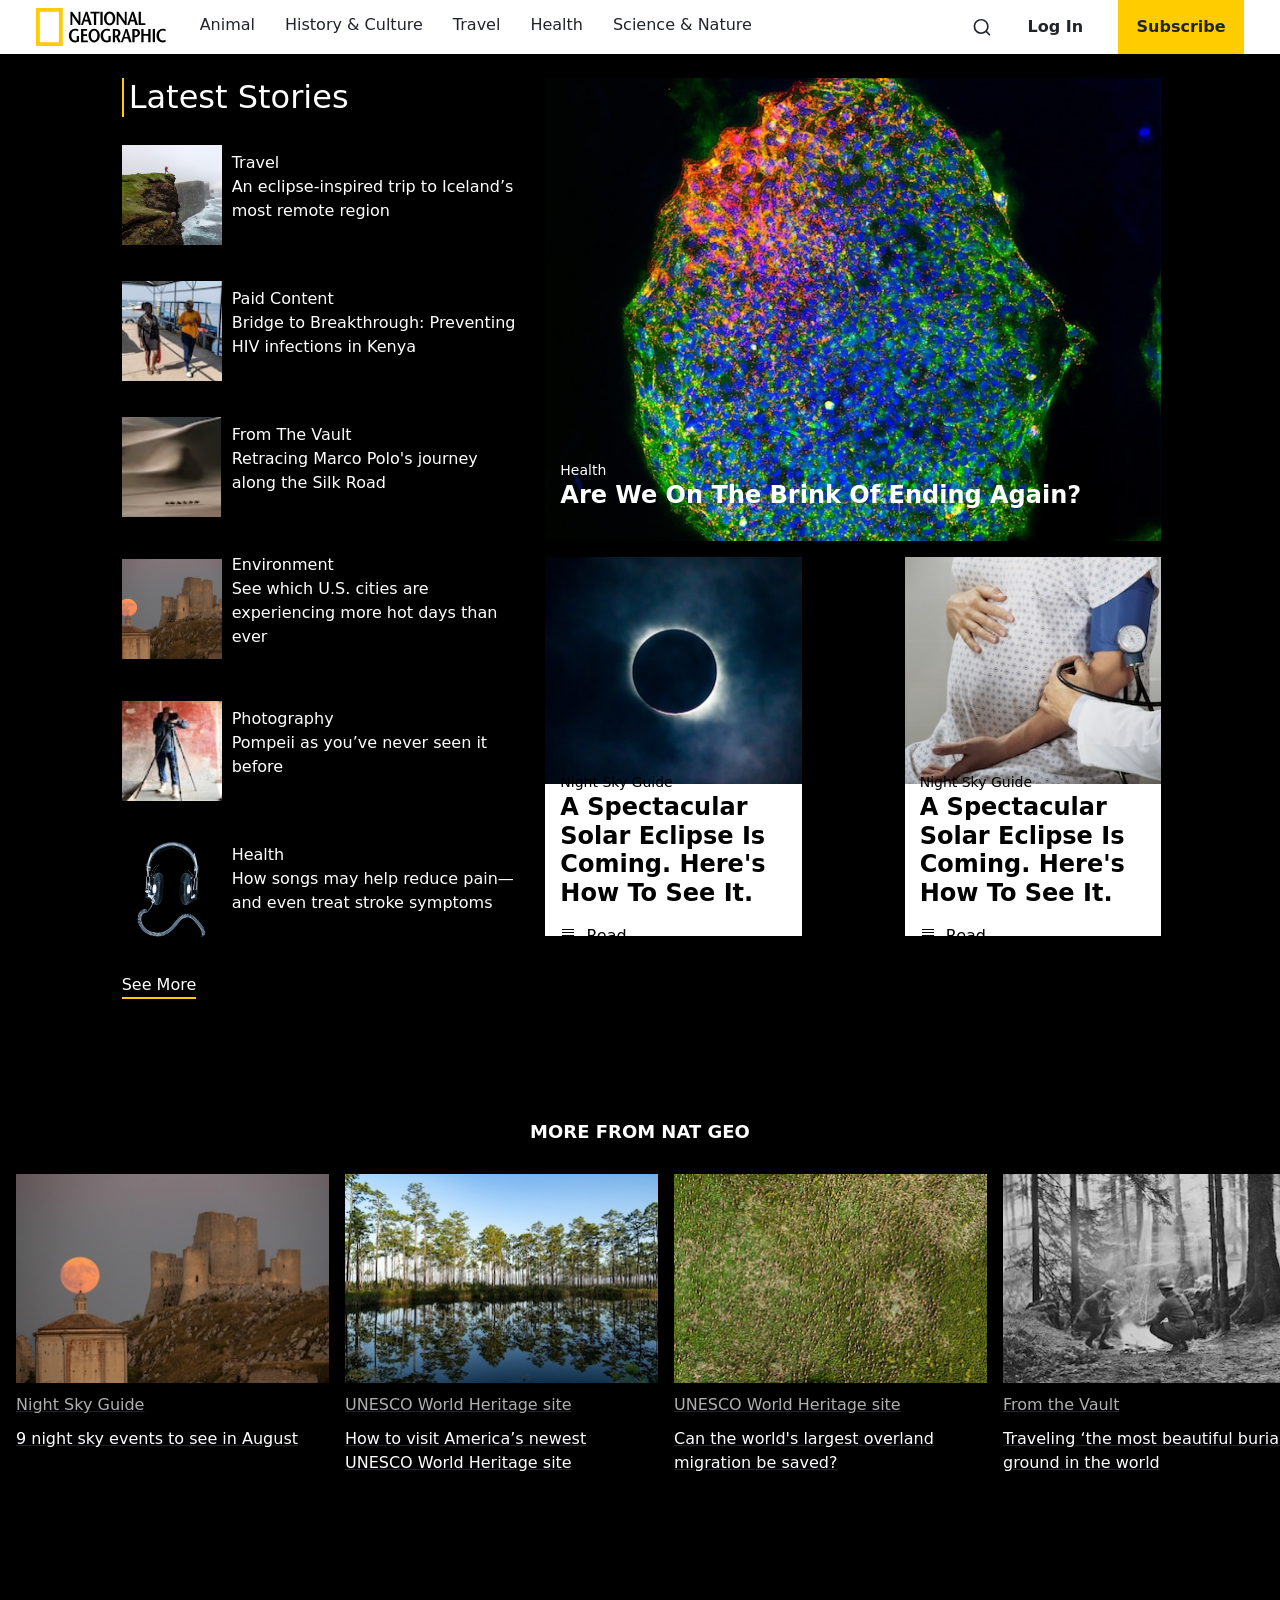
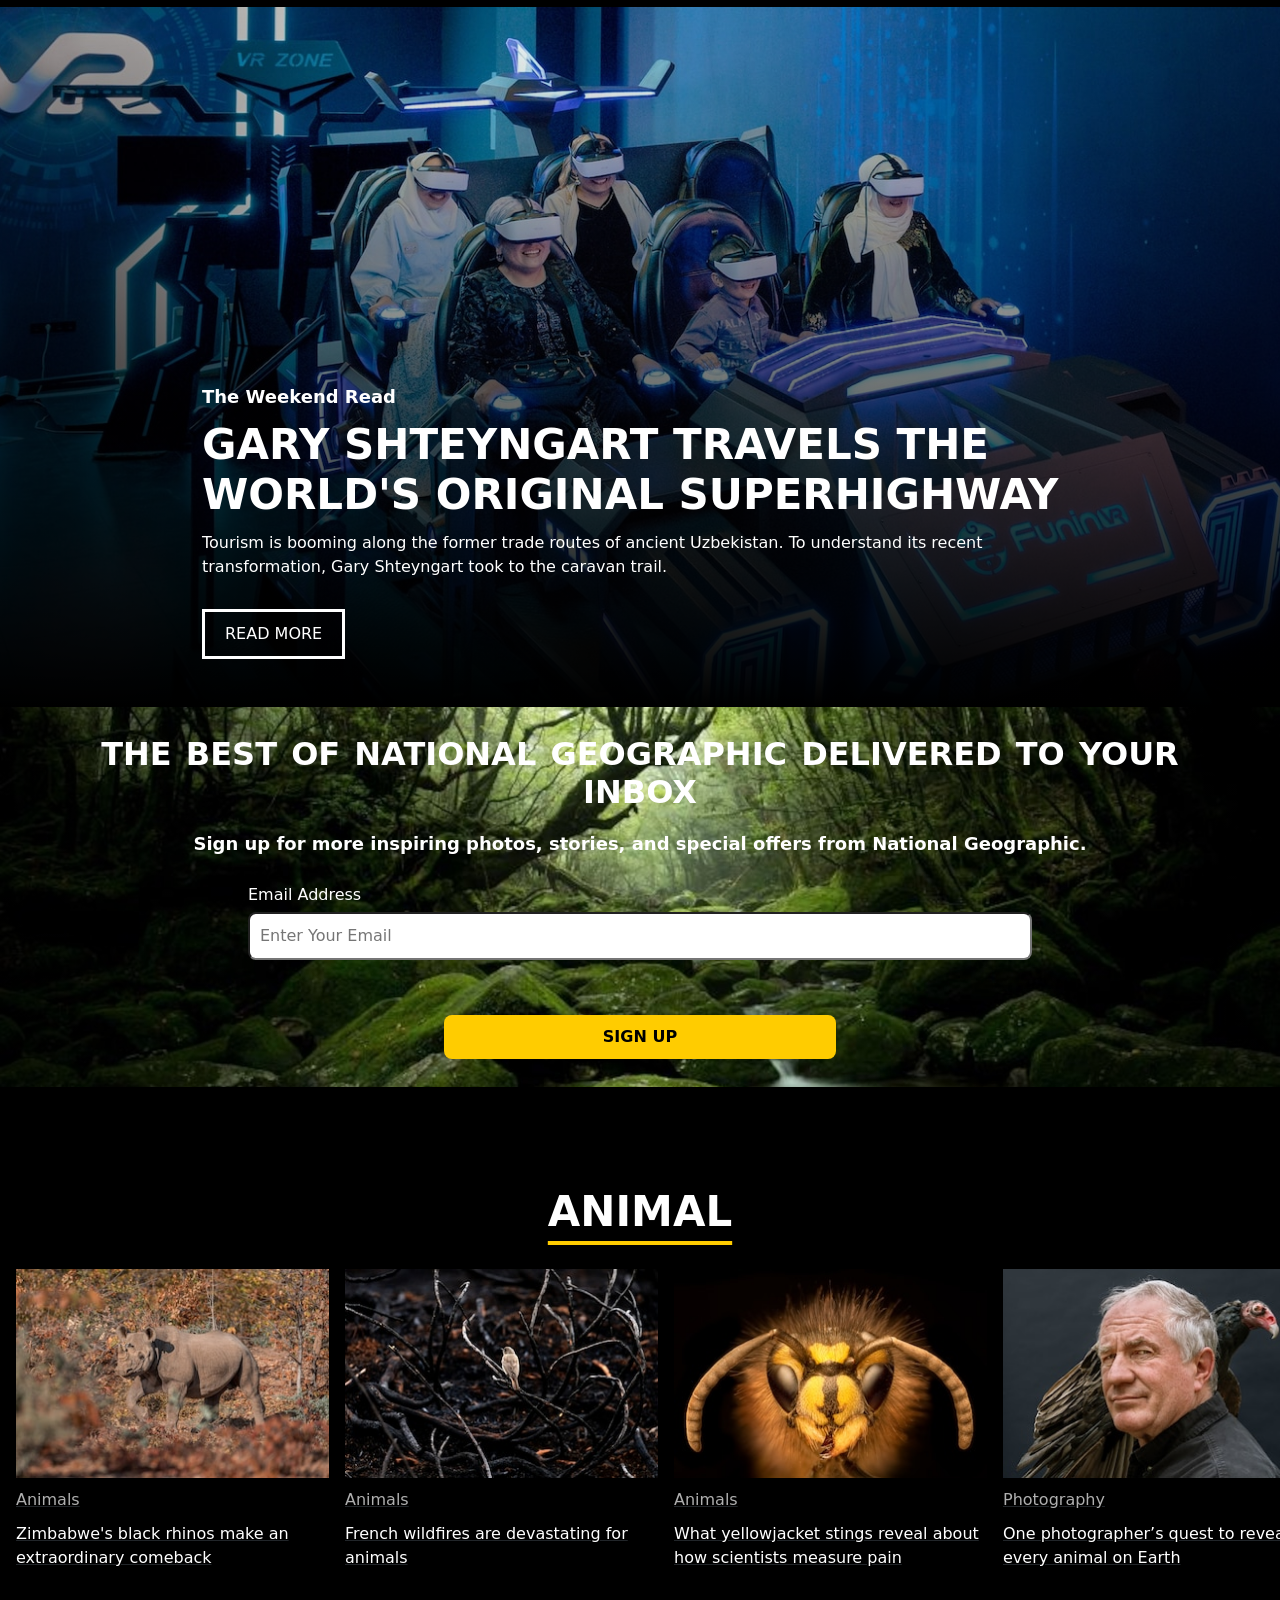
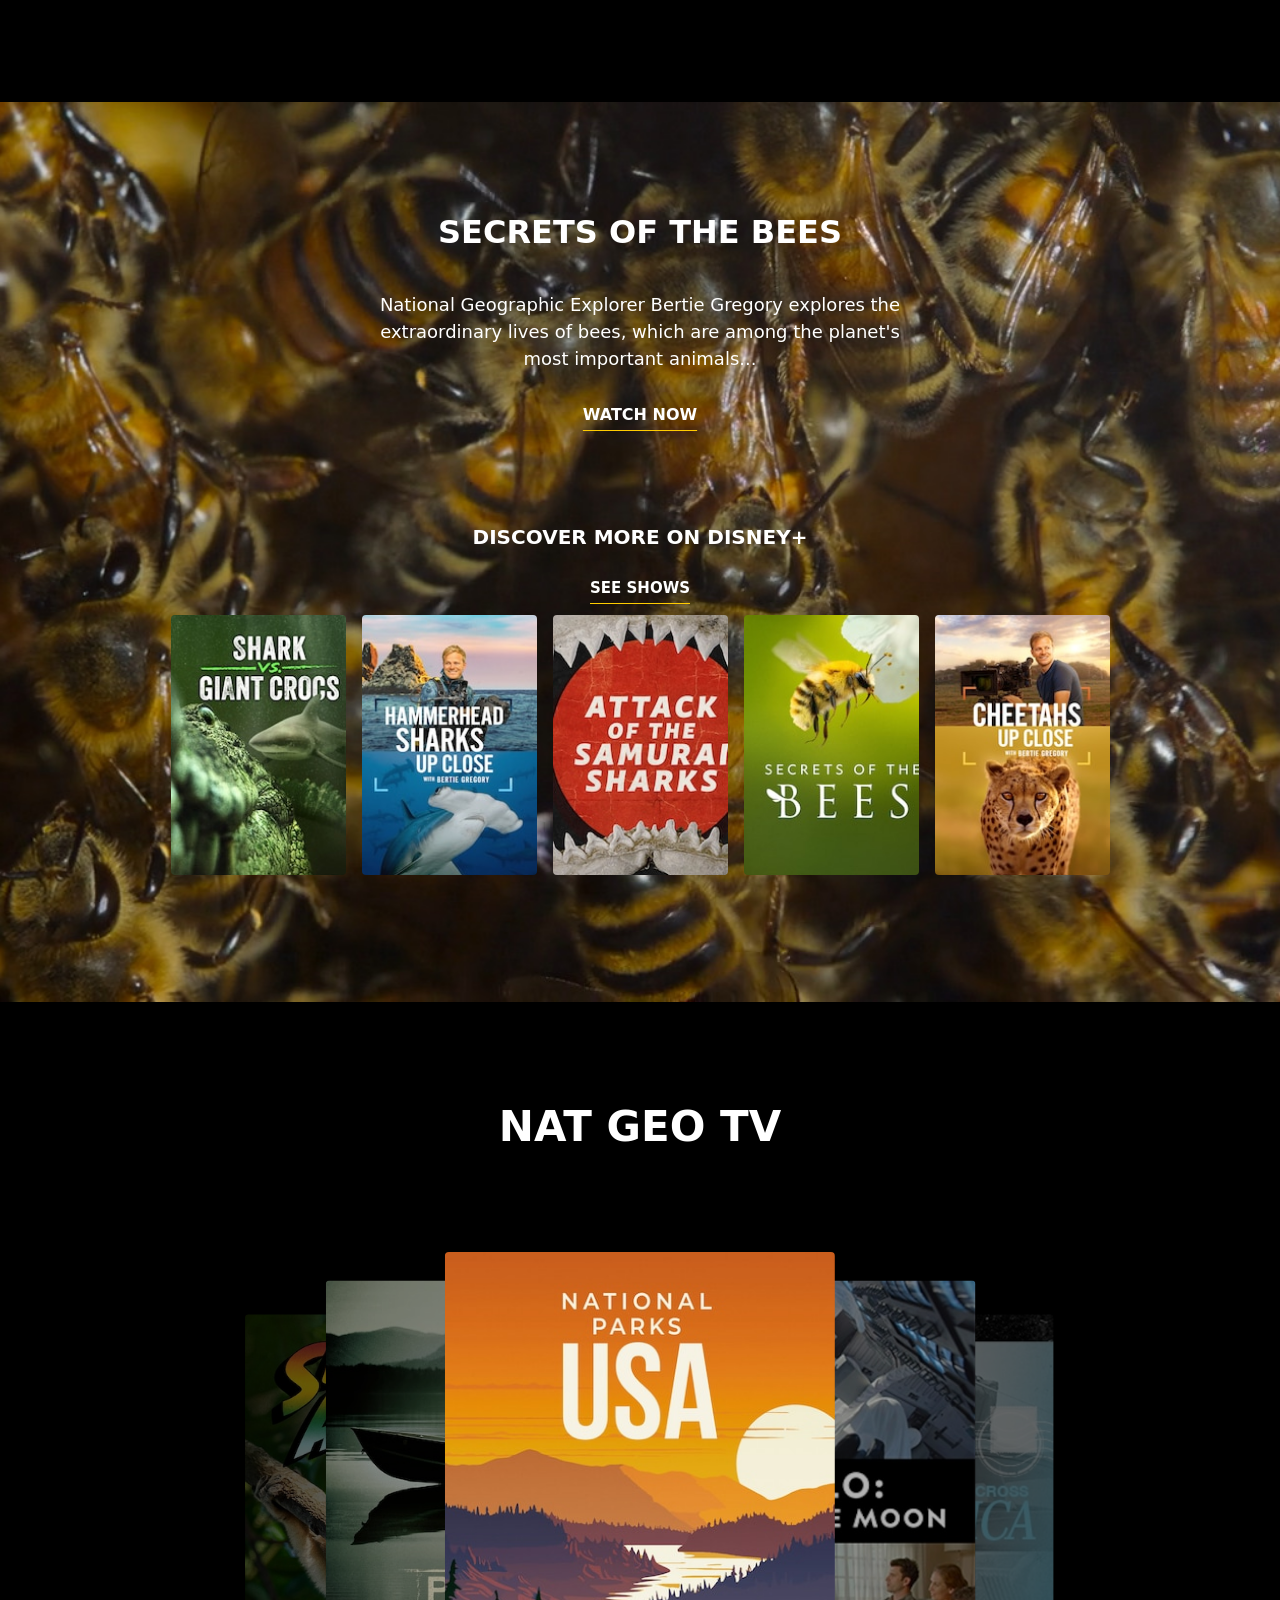
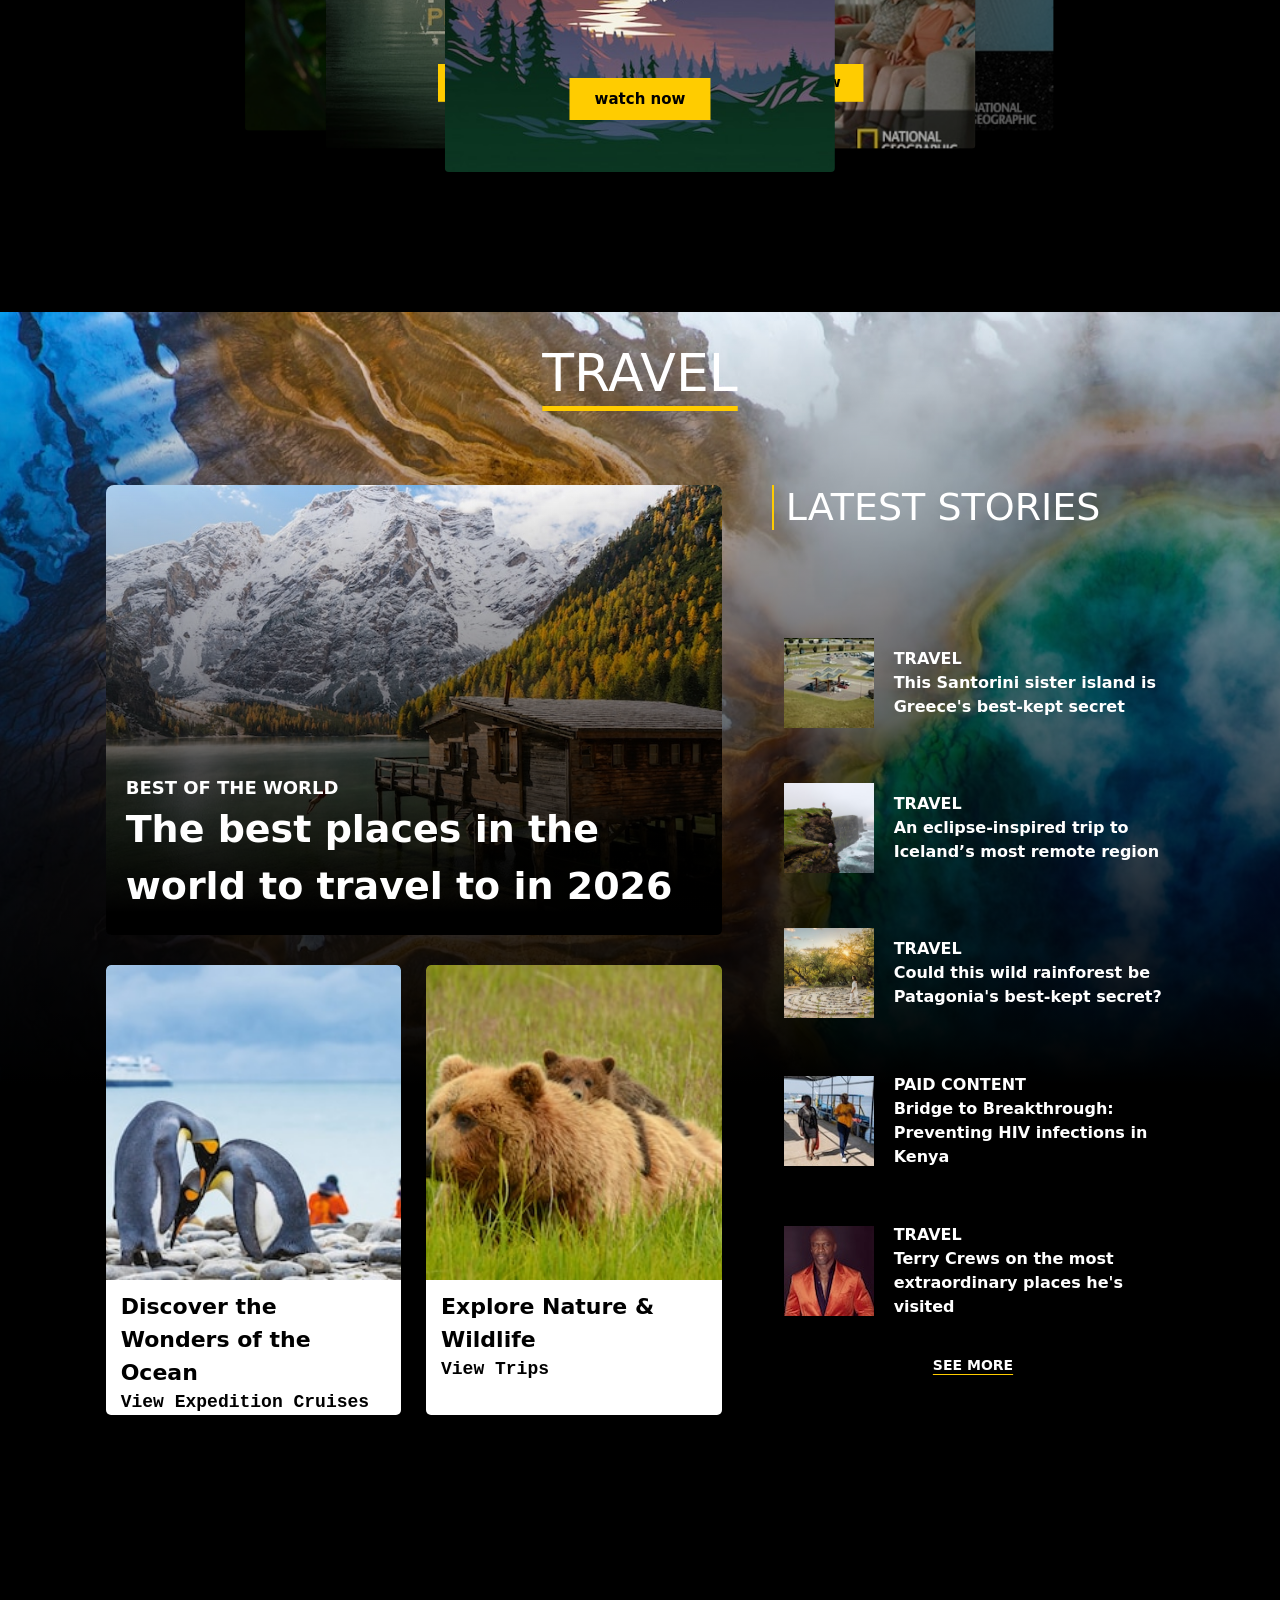
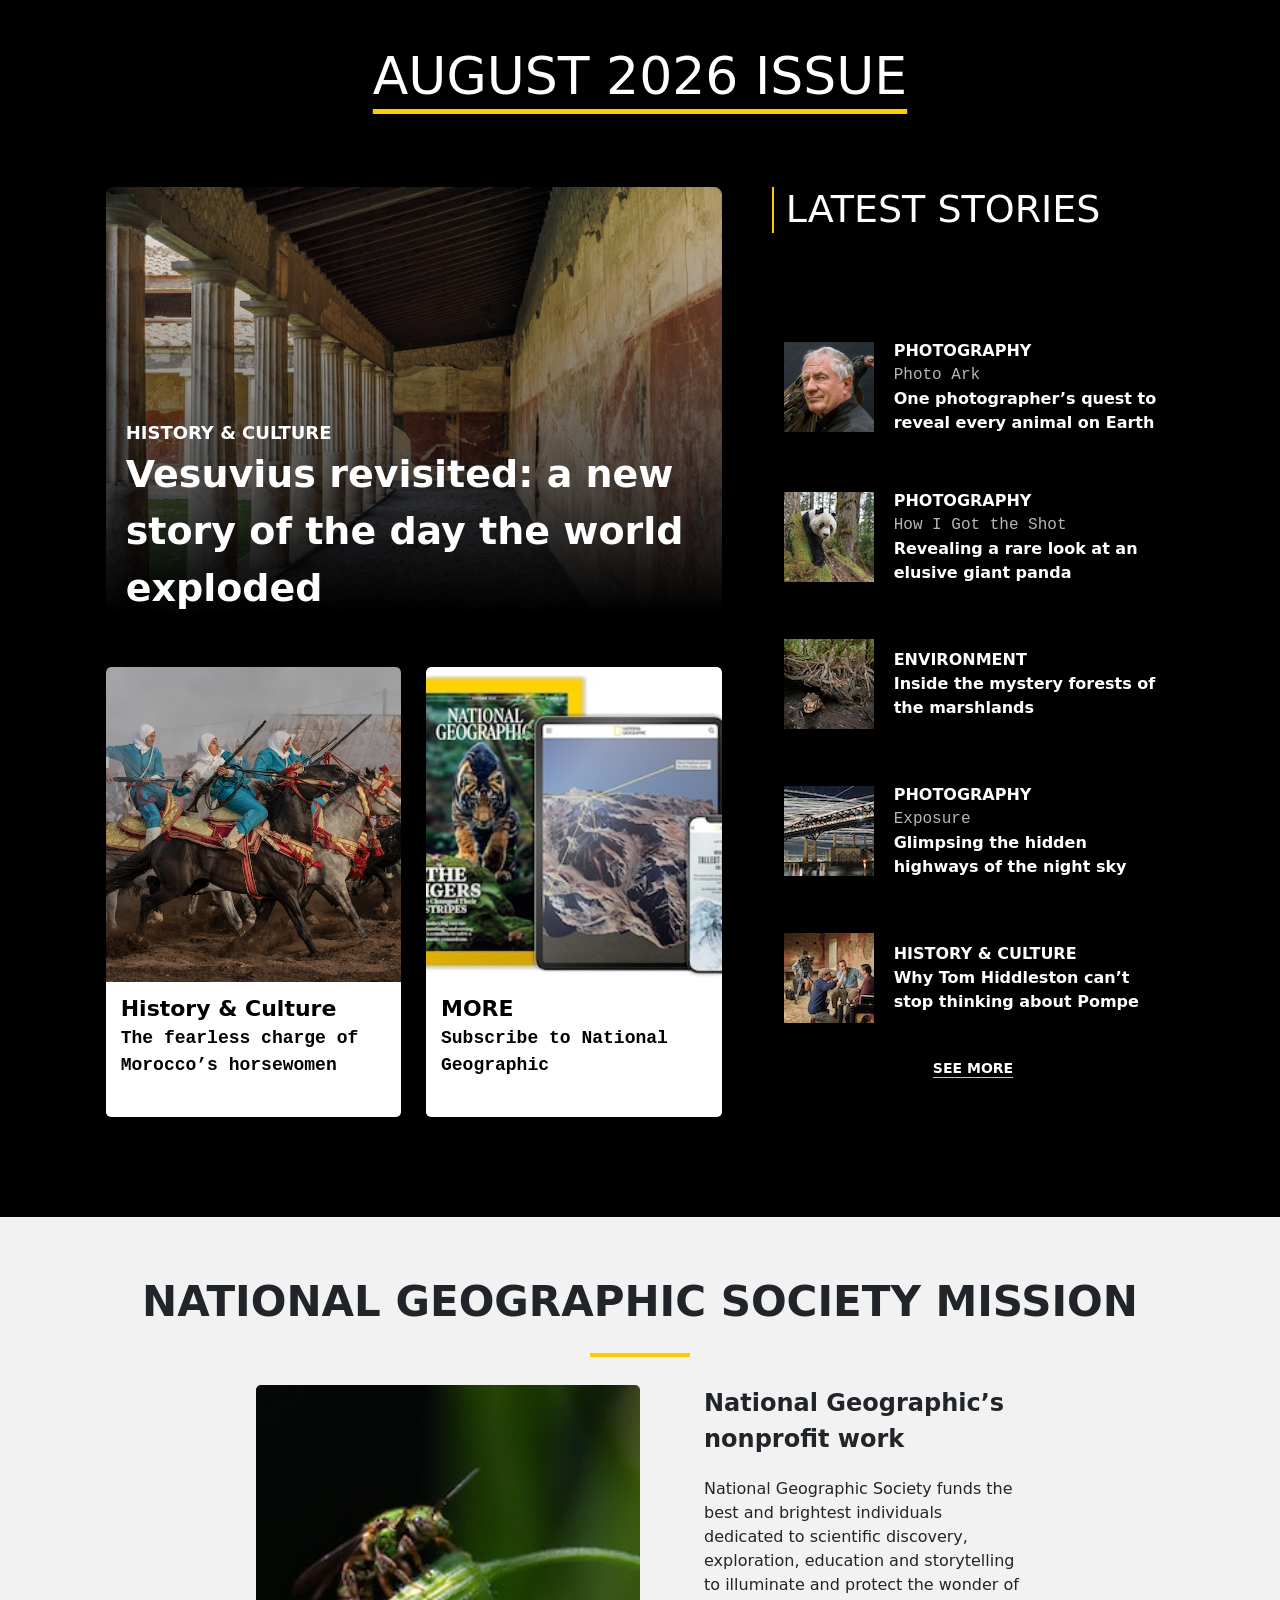
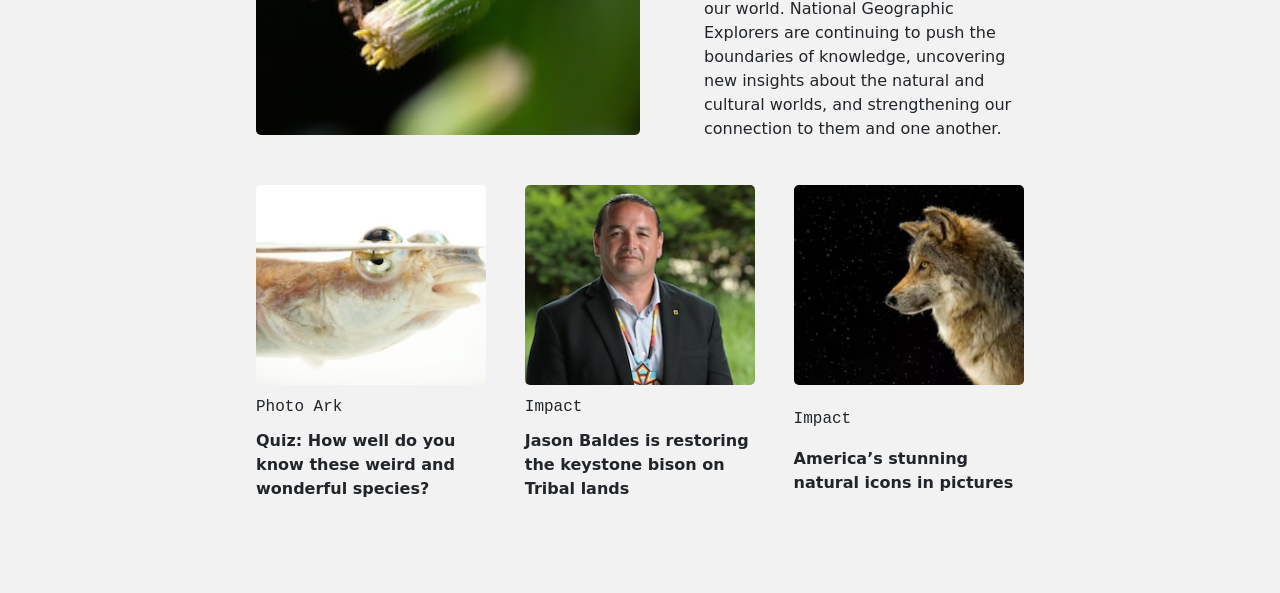
==== commit 9c7b0037: "Finished the content section" ====
--- a/index.html
+++ b/index.html
@@ -1018,7 +1018,49 @@
         </section>
 
         <!--==================#2-10 NATIONAL HTML ==================-->
-        <section></section>
+        <section class="container-fluid d-flex justify-content-center m-0 p-0">
+            <div class="row justify-content-center align-content-start">
+                <h2>National Geographic Society Mission</h2>
+                <a class="px-0 mx-0" href="">
+                    <figure>
+                        <img class="col-12 col-md-6" src="assets/Images/national geography non profit work.jpeg" alt="">
+                        <figcaption class="col-12 col-md-5">
+                            <span>National Geographic’s nonprofit work</span>
+                            <p>National Geographic Society funds the best and brightest individuals dedicated to
+                                scientific discovery, exploration,
+                                education and storytelling to illuminate and protect the wonder of our world. National
+                                Geographic Explorers are
+                                continuing to push the boundaries of knowledge, uncovering new insights about the
+                                natural and cultural worlds, and
+                                strengthening our connection to them and one another.</p>
+                        </figcaption>
+                    </figure>
+                </a>
+                <div class="px-0">
+                    <figure>
+                        <img src="assets/Images/quiz.jpeg" alt="">
+                        <figcaption>
+                            <span>Photo Ark</span>
+                            <p>Quiz: How well do you know these weird and wonderful species?</p>
+                        </figcaption>
+                    </figure>
+                    <figure>
+                        <img src="assets/Images/jason.jpeg" alt="">
+                        <figcaption>
+                            <span>Impact</span>
+                            <p>Jason Baldes is restoring the keystone bison on Tribal lands</p>
+                        </figcaption>
+                    </figure>
+                    <figure>
+                        <img src="assets/Images/america stunning.png" alt="">
+                        <figcaption>
+                            <span>Impact</span>
+                            <p>America’s stunning natural icons in pictures</p>
+                        </figcaption>
+                    </figure>
+                </div>
+            </div>
+        </section>
 
 
 
--- a/assets/StyleSheet/master.css
+++ b/assets/StyleSheet/master.css
@@ -1388,6 +1388,158 @@
         }
 
         /*==================#2-10 NATIONAL STYLE ==================*/
-        &:nth-of-type(10){}
+        &:nth-of-type(10) {
+            background-color: #f2f2f2;
+
+            >div {
+                width: 100%;
+                padding: 60px 0;
+                gap: 50px;
+
+                >* {
+                    transition: all 0.4s ease;
+                }
+
+                >h2 {
+                    width: 100%;
+                    text-transform: uppercase;
+                    font-weight: 700;
+                    font-size: 32px;
+                    text-align: center;
+                    position: relative;
+
+                    @media (min-width:768px) {
+                        font-size: 38px;
+                    }
+
+                    @media (min-width:992px) {
+                        font-size: 42px;
+                    }
+
+                    &::after {
+                        content: "";
+                        width: 100px;
+                        position: absolute;
+                        height: 4px;
+                        left: 50%;
+                        top: 150%;
+                        transform: translateX(-50%);
+                        background-color: #ffcc00;
+                    }
+                }
+
+                >a {
+                    width: 100%;
+                    text-decoration: none;
+                    background-color: #f2f2f2;
+                    padding: 0 20px !important;
+
+                    @media (min-width:1200px) {
+                        padding: 0 !important;
+                        width: 60%;
+                    }
+
+                    >figure {
+                        margin: 0;
+                        padding: 0;
+                        width: 100%;
+                        display: flex;
+                        flex-wrap: wrap;
+                        justify-content: space-between;
+                        overflow: hidden;
+
+                        @media (min-width:768px) {
+                            height: 350px;
+                        }
+
+                        >img {
+                            height: 100%;
+                            object-fit: cover;
+                            object-position: center left;
+                            border-radius: 5px;
+
+                            transition: 0.4s;
+
+                            &:hover {
+                                scale: 1.02;
+                            }
+                        }
+
+                        >figcaption {
+                            display: flex;
+                            flex-wrap: wrap;
+                            align-content: space-between;
+                            gap: 20px;
+
+                            >span {
+                                font-size: 24px;
+                                font-weight: 700;
+                            }
+
+                            >div {
+                                font-weight: 500;
+                            }
+                        }
+
+                    }
+                }
+
+                >div {
+                    width: 100%;
+                    display: flex;
+                    flex-wrap: wrap;
+                    justify-content: center;
+
+                    @media (min-width:1200px) {
+                        width: 60%;
+                        justify-content: space-between;
+                    }
+
+                    >figure {
+                        width: 60%;
+                        display: flex;
+                        flex-wrap: wrap;
+                        gap: 10px;
+                        cursor: pointer;
+                        transition: 0.4s;
+
+                        @media (min-width:992px) {
+                            width: 30%;
+
+                        }
+
+                        >img {
+                            width: 100%;
+                            height: 200px;
+                            object-fit: cover;
+                            border-radius: 5px;
+
+                        }
+
+                        >figcaption {
+                            display: flex;
+                            flex-wrap: wrap;
+                            gap: 10px;
+
+                            >* {
+                                width: 100%;
+                            }
+
+                            >span {
+                                font-family: monospace;
+                            }
+
+                            >p {
+                                font-weight: 700;
+                            }
+                        }
+
+                        &:hover {
+                            transform: translateY(-5px);
+                        }
+                    }
+                }
+            }
+        }
     }
 }
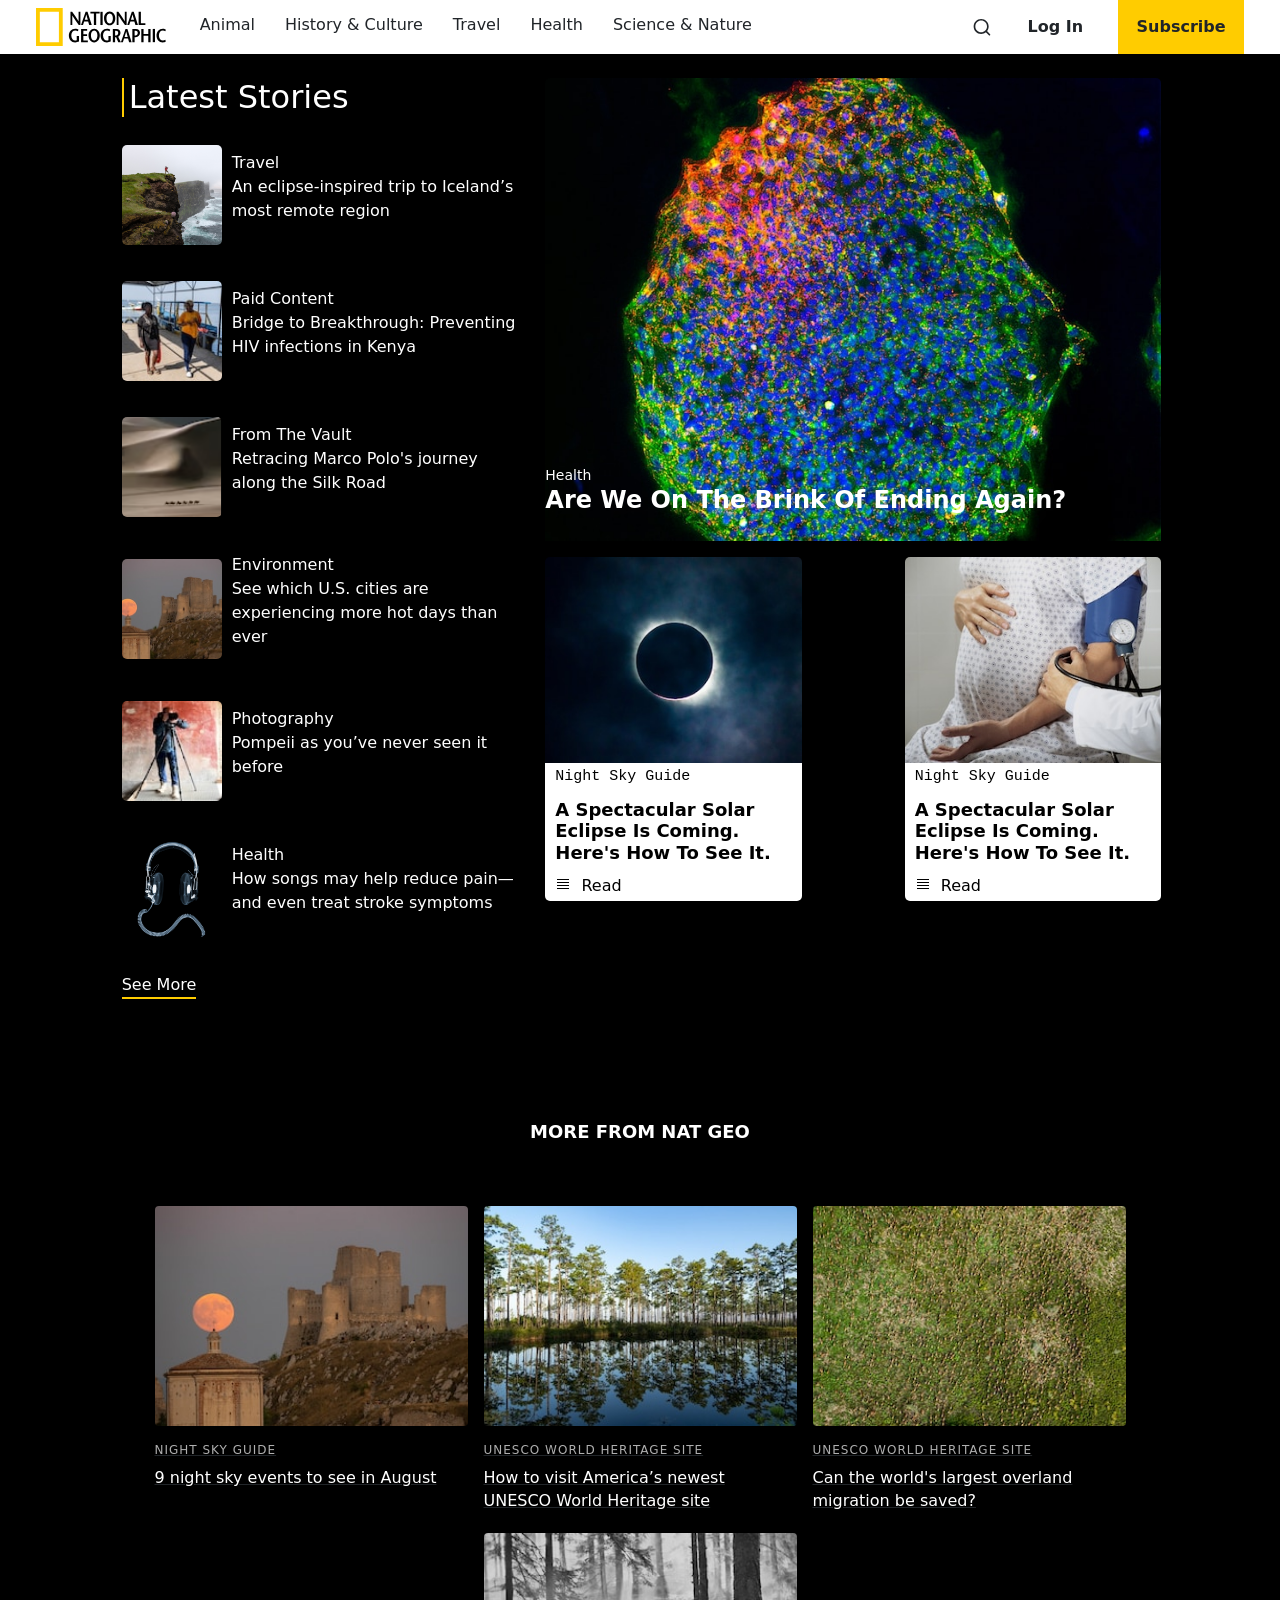
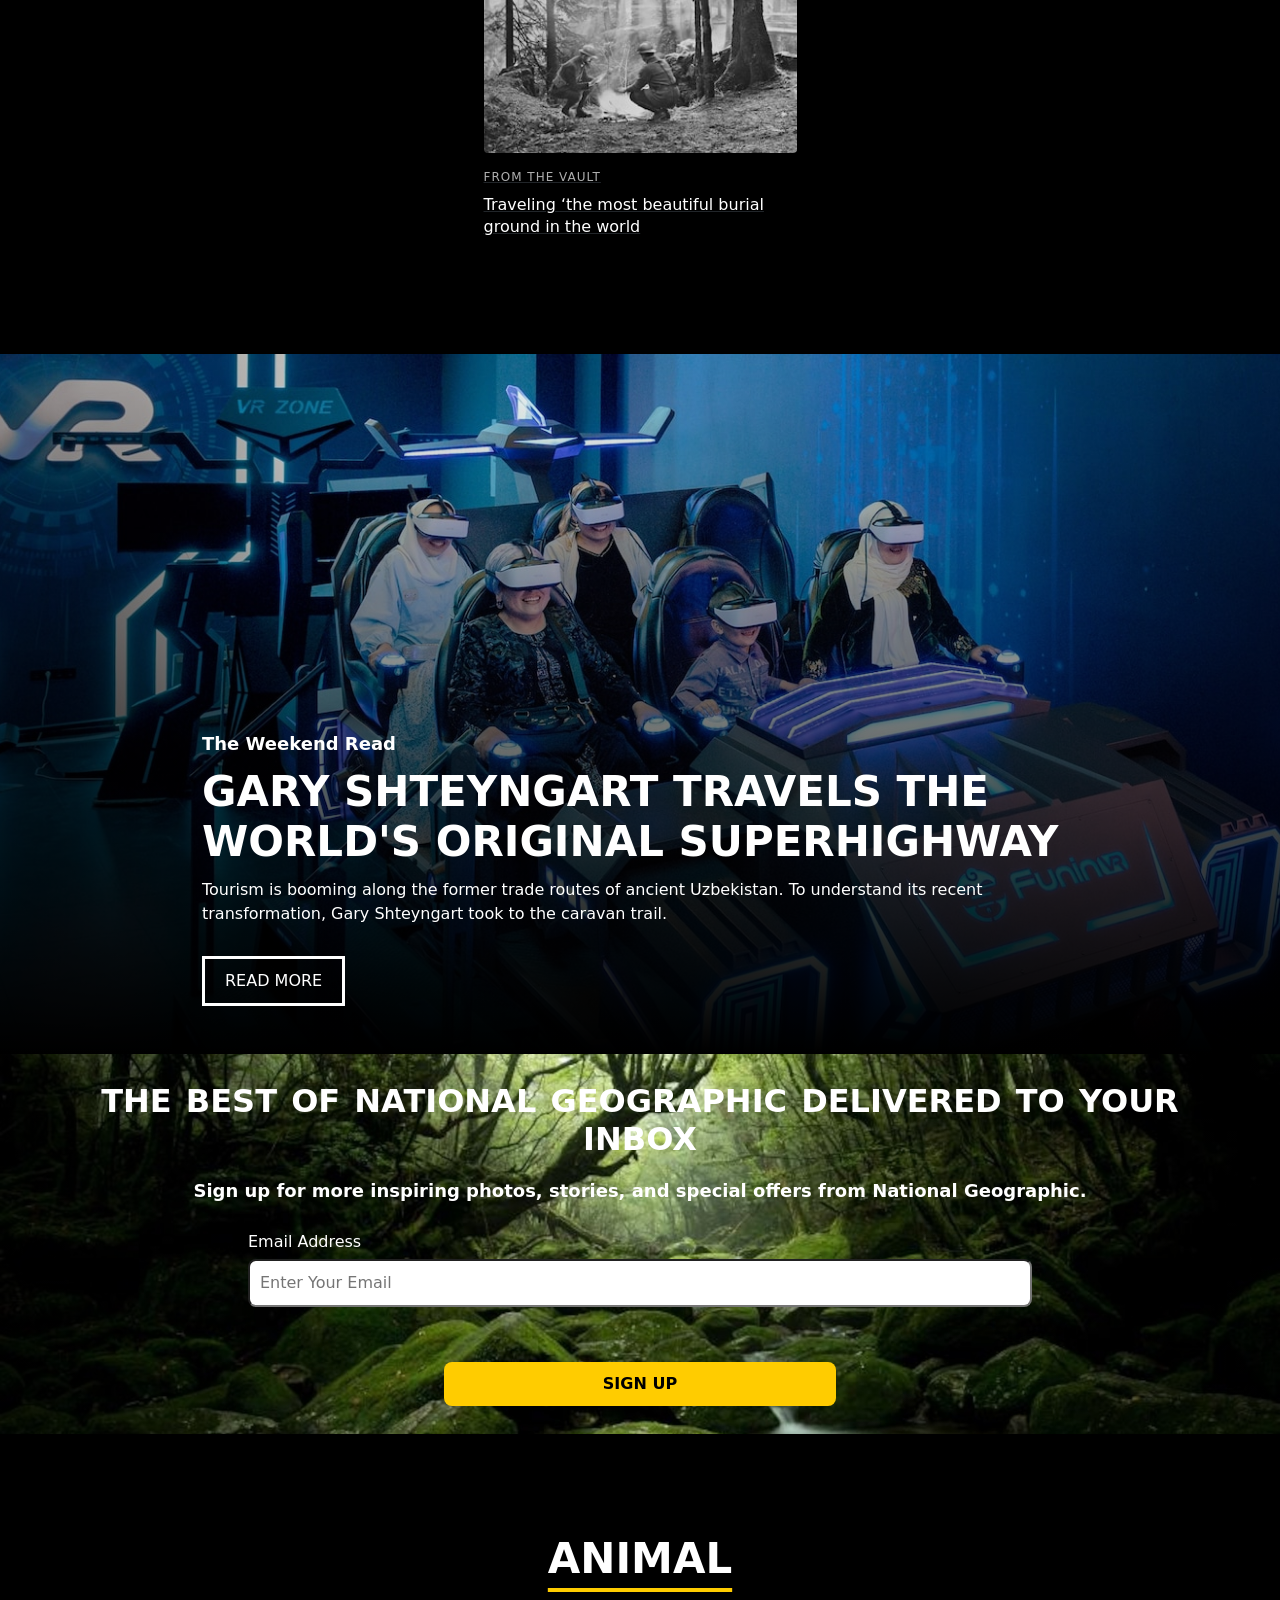
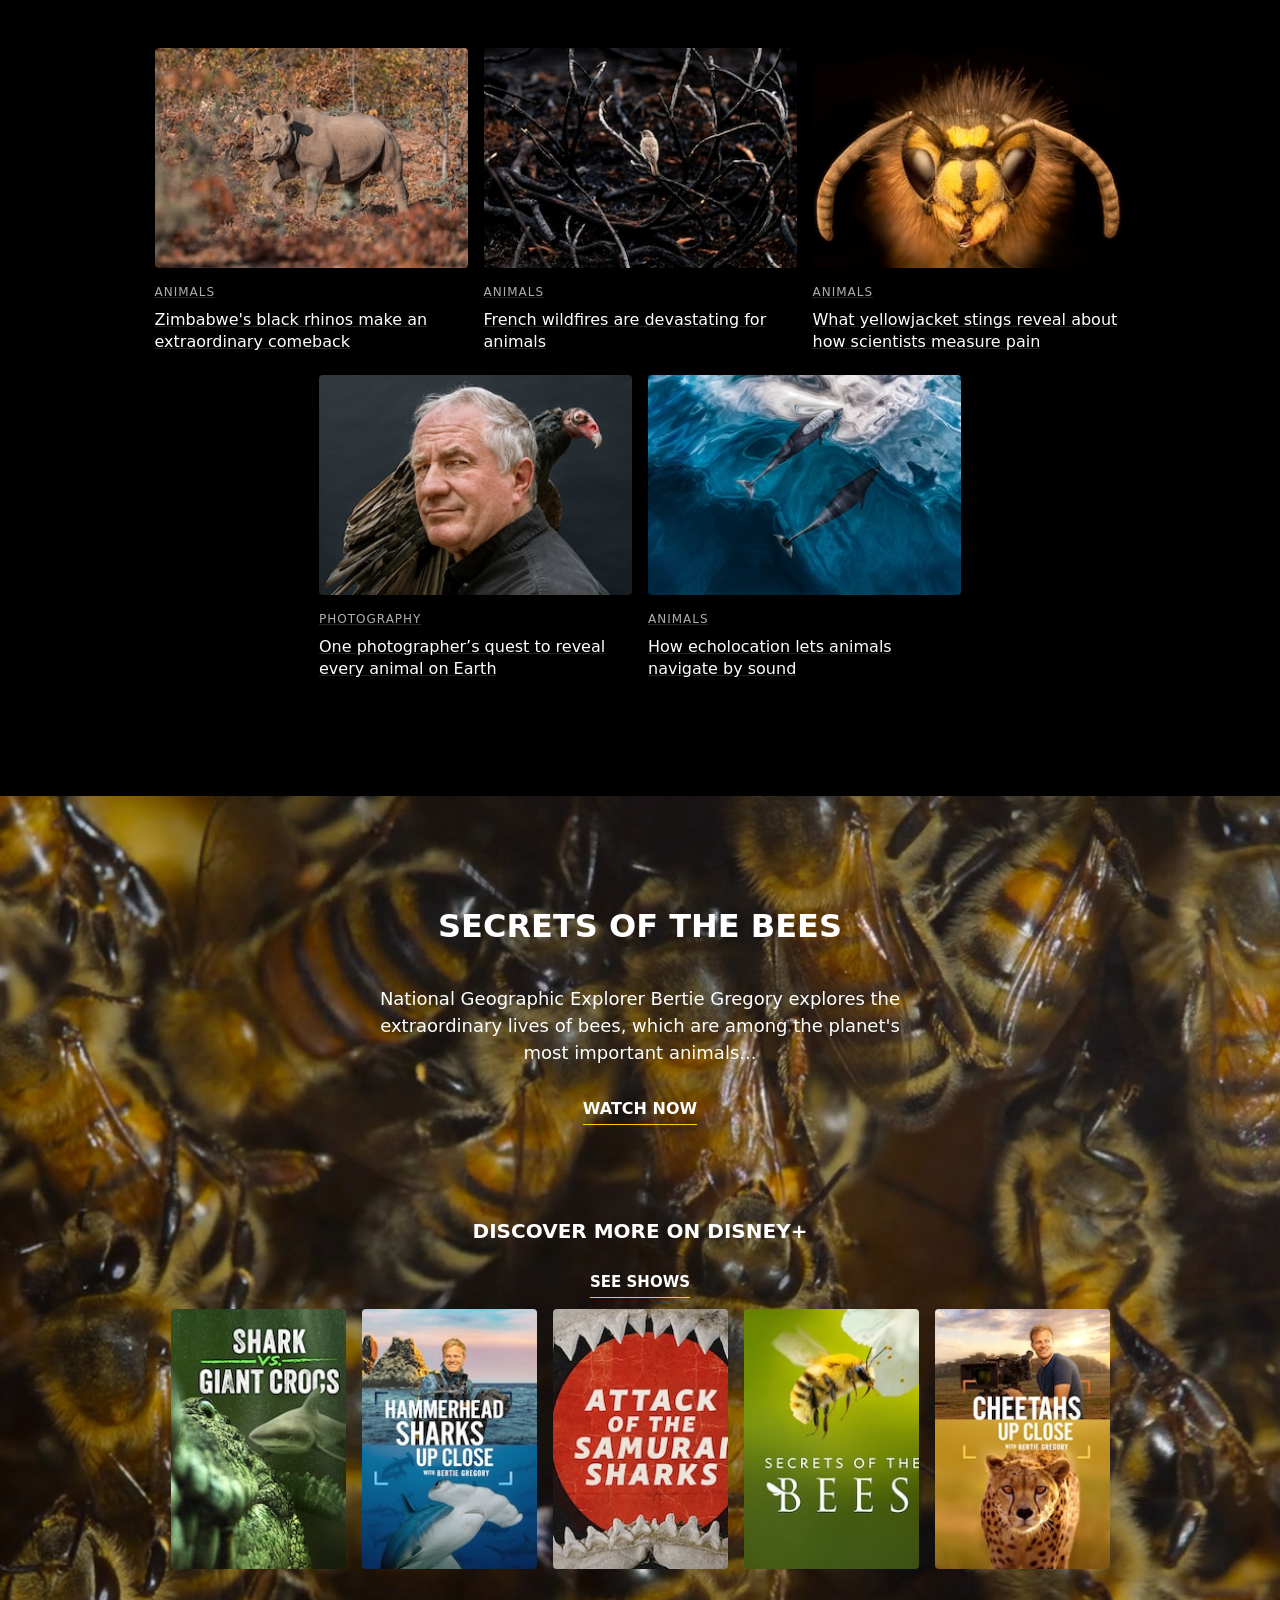
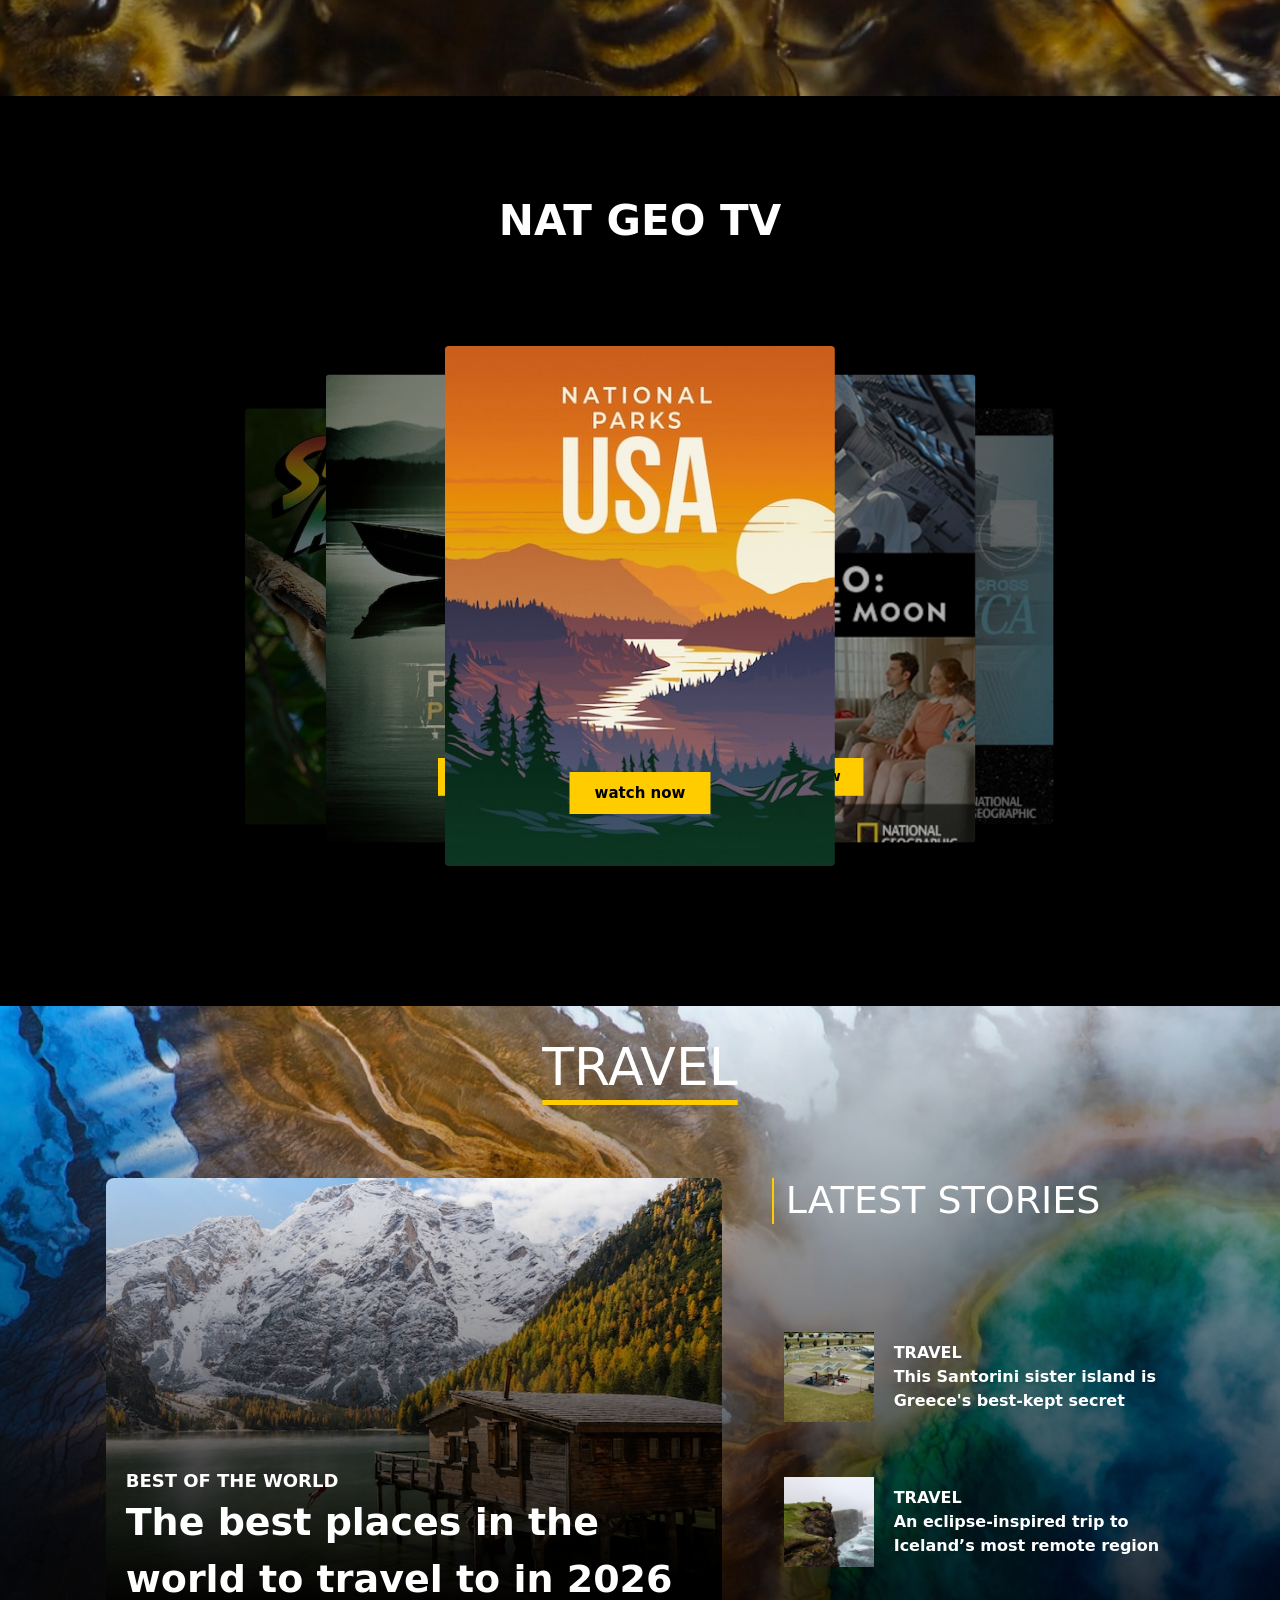
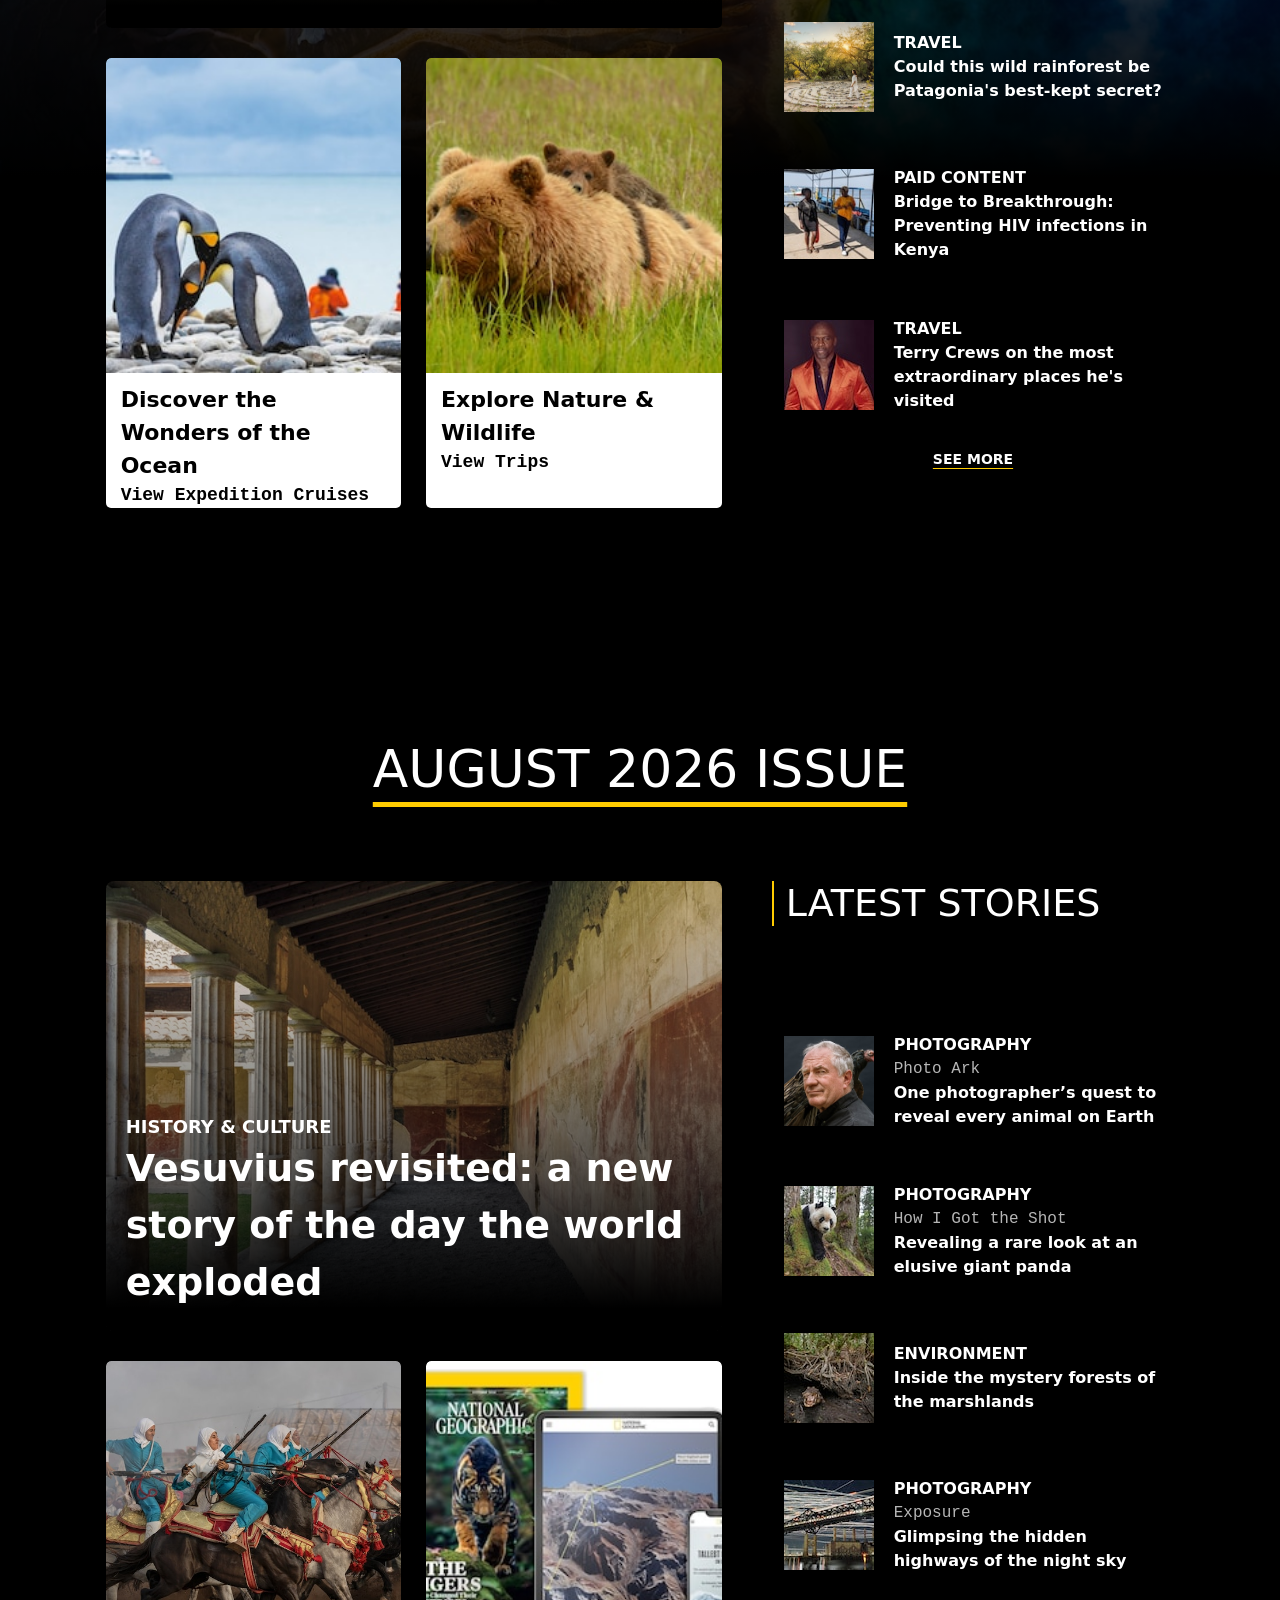
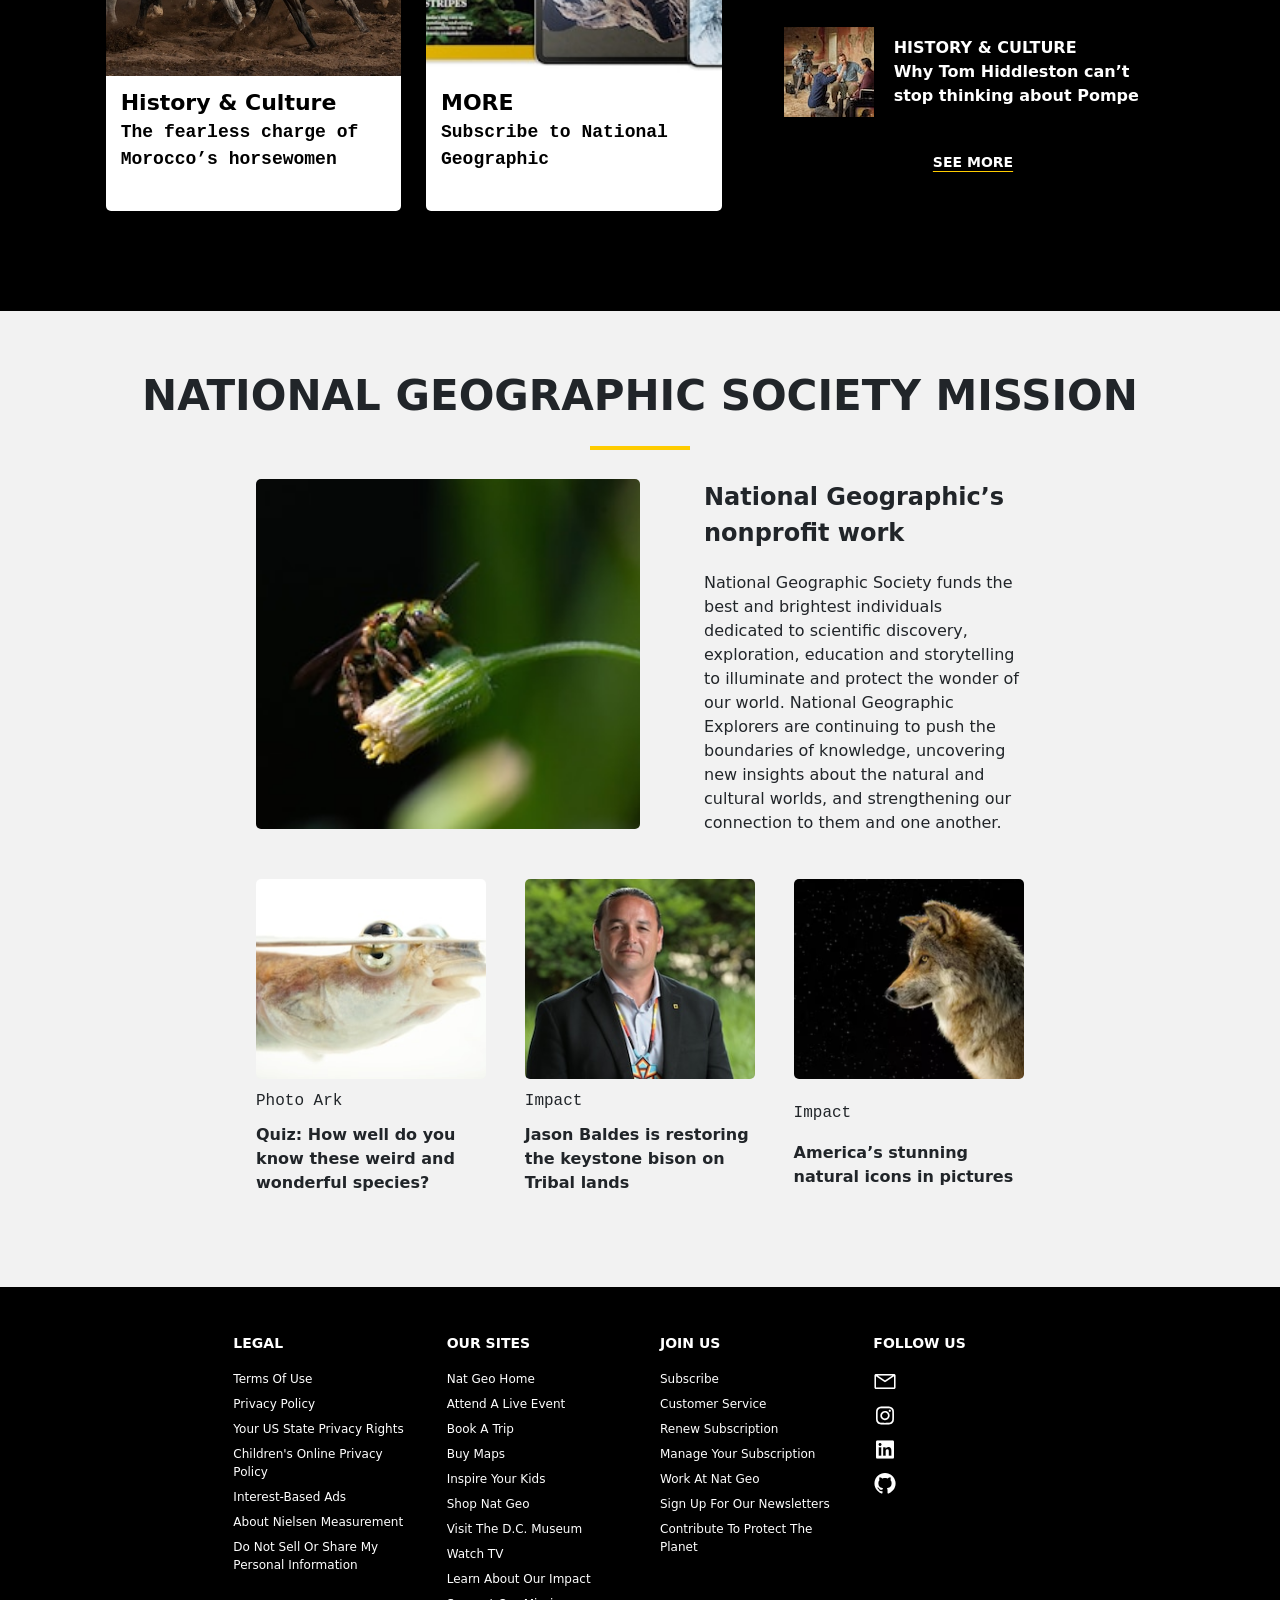
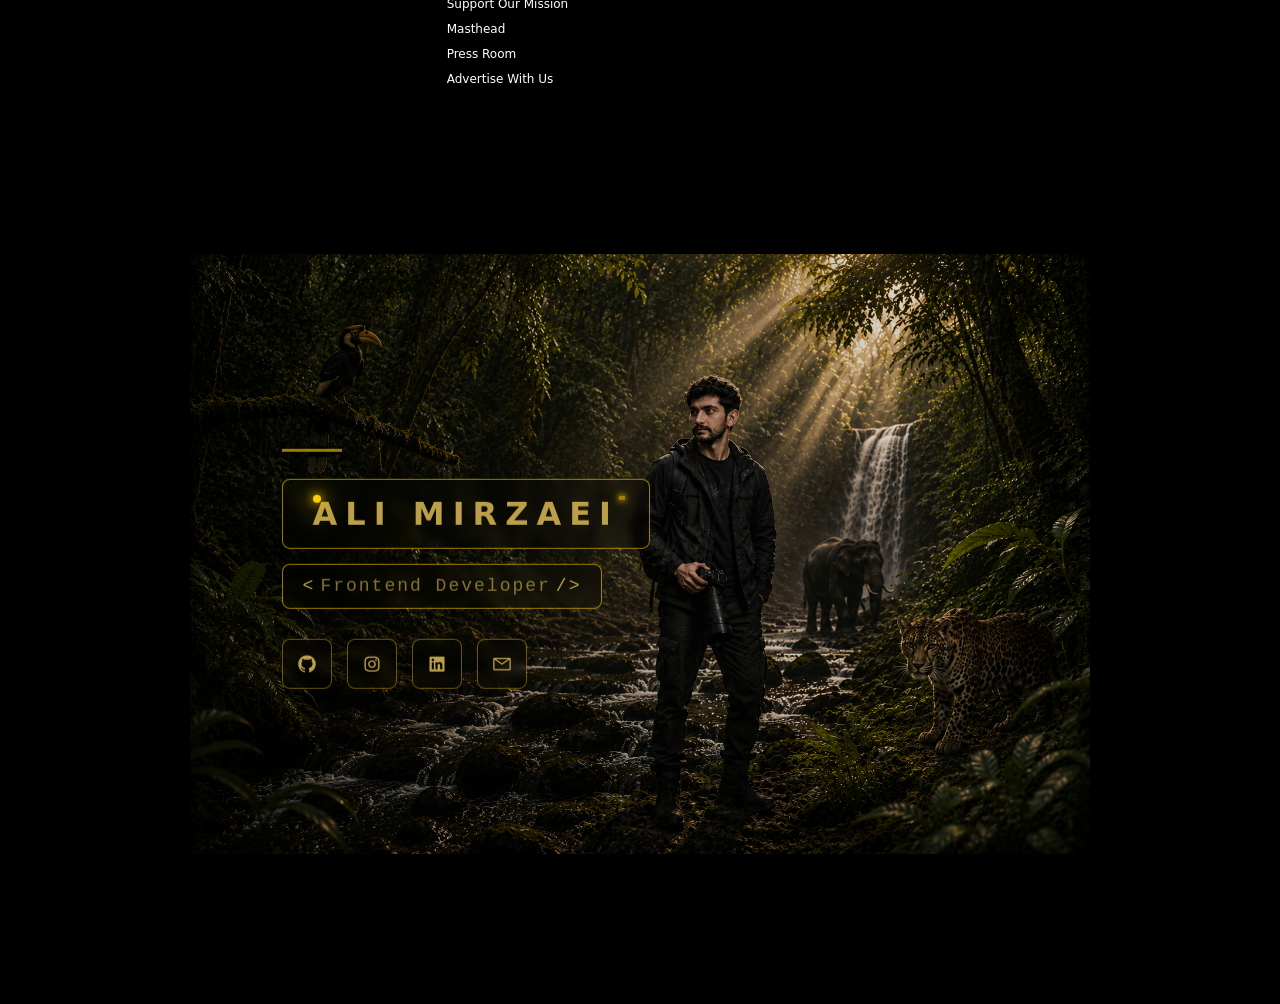
==== commit 977369cd: "Add the remaining sections and finalize the project" ====
--- a/index.html
+++ b/index.html
@@ -5,15 +5,14 @@
     <meta charset="UTF-8">
     <meta name="viewport" content="width=device-width, initial-scale=1.0">
     <title>National Geographic</title>
-
     <link rel="stylesheet" href="assets/StyleSheet/public.css">
     <link rel="stylesheet" href="assets/StyleSheet/master.css">
     <link rel="stylesheet" href="assets/Bootstrap/css/bootstrap.min.css">
     <link rel="stylesheet" href="assets/Font/Font1/style.css">
-
+    <link rel="stylesheet" href="assets/Font/FontSocials/style.css">
 </head>
 
-<body class="">
+<body>
     <!--==================#1 HEADER HTML ==================-->
     <!--===================================================-->
     <header class="container-fluid  bg-white d-flex justify-content-center ">
@@ -32,17 +31,14 @@
                     <figure class=" py-2 mb-0 d-none d-lg-block w-100">
                         <img class="logo1 logo2" src="assets/Images/Logo.svg" alt="">
                     </figure>
-
                 </div>
 
                 <!--==================#1-2 CENTER HTML ==================-->
                 <div
                     class="col-8 d-flex justify-content-center align-items-center h-100 col-lg justify-content-lg-start ">
-
                     <figure class="  py-2 mb-0 d-flex  ps-4 d-lg-none">
                         <img src="assets/Images/Logo.svg" alt="">
                     </figure>
-
                     <ul class="d-none text-capitalize d-lg-flex mb-0 h-100">
                         <li class="">
                             <a class="text-decoration-none list" href="">animal</a>
@@ -53,9 +49,7 @@
 
                                     <!-- left -->
                                     <div class="py-4 gap-3 col-3  ">
-
                                         <h6 class="w-100 fs-6 text-secondary">topics-</h6>
-
                                         <ul class=" d-flex flex-wrap align-content-start gap-3 fs-5 p-0 dropdownli">
                                             <li class="w-100"><a class="text-capitalize text-decoration-none "
                                                     href="">Animal Profiles</a></li>
@@ -70,7 +64,6 @@
                                             <li class="w-100"><a class="text-capitalize text-decoration-none "
                                                     href="">All Animals</a></li>
                                         </ul>
-
                                     </div>
 
                                     <!-- right -->
@@ -79,21 +72,18 @@
                                         <!-- L -->
                                         <div class="col-8 px-3 gap-0">
                                             <h6 class="w-100">latest-</h6>
-
                                             <figure class="d-flex gap-2 align-items-center col-xxl-6">
                                                 <img class="imgsize" src="assets/Images/Zimbabwe.jpeg" alt="">
                                                 <figcaption class="w-7 fw-bold">Zimbabwe's black rhinos make an
                                                     extraordinary
                                                     comeback</figcaption>
                                             </figure>
-
                                             <figure class="d-flex gap-2 align-items-center col-xxl-6">
                                                 <img class="imgsize" src="assets/Images/French wildfires are.jpeg"
                                                     alt="">
                                                 <figcaption class="w-75 fw-bold">French wildfires are devastating for
                                                     animals</figcaption>
                                             </figure>
-
                                             <figure class="d-none d-xxl-flex gap-2 align-items-center col-xxl-6">
                                                 <img class="imgsize" src="assets/Images/One photographer’.jpeg" alt="">
                                                 <figcaption class="w-75 fw-bold" class="w-50">One photographer’s quest
@@ -101,7 +91,6 @@
                                                     reveal every animal on Earth
                                                 </figcaption>
                                             </figure>
-
                                             <figure class="d-none d-xxl-flex gap-2 align-items-center col-xxl-6">
                                                 <img class="imgsize" src="assets/Images/What yellowjacket stings.jpeg"
                                                     alt="">
@@ -109,8 +98,8 @@
                                                     reveal about how
                                                     scientists measure pain</figcaption>
                                             </figure>
-
                                         </div>
+
                                         <!-- r -->
                                         <div class="col-4 px-3">
                                             <h6 class="w-100 mb-5">nat geo recommendation</h6>
@@ -121,25 +110,20 @@
                                                     wildlife</figcaption>
                                             </figure>
                                         </div>
-
                                     </div>
-
-
                                 </div>
-
                             </div>
                         </li>
                         <li class="">
                             <a class="text-decoration-none list" href="">history & culture</a>
+
                             <!-- dropdown 2 -->
                             <div class="container-fluid mx-0 px-0 ">
                                 <div class="row mx-0 px-0 ">
 
                                     <!-- left -->
                                     <div class="py-4 gap-3 col-3  ">
-
                                         <h6 class="w-100 fs-6 text-secondary">topics-</h6>
-
                                         <ul class=" d-flex flex-wrap align-content-start gap-3 fs-5 p-0 dropdownli">
                                             <li class="w-100"><a class="text-capitalize text-decoration-none "
                                                     href="">historic sites</a></li>
@@ -154,7 +138,6 @@
                                             <li class="w-100"><a class="text-capitalize text-decoration-none "
                                                     href="">All history & culture</a></li>
                                         </ul>
-
                                     </div>
 
                                     <!-- right -->
@@ -163,33 +146,29 @@
                                         <!-- L -->
                                         <div class="col-8 px-3 gap-0">
                                             <h6 class="w-100">latest-</h6>
-
                                             <figure class="d-flex gap-2 align-items-center col-xxl-6">
                                                 <img class="imgsize" src="assets/Images/Zimbabwe.jpeg" alt="">
                                                 <figcaption class="w-7 fw-bold">Retracing Marco Polo's journey along the
                                                     Silk Road</figcaption>
                                             </figure>
-
                                             <figure class="d-flex gap-2 align-items-center col-xxl-6">
                                                 <img class="imgsize" src="assets/Images/gary shteyn.jpeg" alt="">
                                                 <figcaption class="w-75 fw-bold">Gary Shteyngart travels the world's
                                                     original superhighway</figcaption>
                                             </figure>
-
                                             <figure class="d-none d-xxl-flex gap-2 align-items-center col-xxl-6">
                                                 <img class="imgsize" src="assets/Images/how a queen.jpeg" alt="">
                                                 <figcaption class="w-75 fw-bold" class="w-50">How a queen in exile was
                                                     turned into a goddess
                                                 </figcaption>
                                             </figure>
-
                                             <figure class="d-none d-xxl-flex gap-2 align-items-center col-xxl-6">
                                                 <img class="imgsize" src="assets/Images/a enw generation.jpeg" alt="">
                                                 <figcaption class="w-75 fw-bold" class="w-50">A new generation is
                                                     reviving Pennsylvania Dutch folk magic</figcaption>
                                             </figure>
-
                                         </div>
+
                                         <!-- r -->
                                         <div class="col-4 px-3">
                                             <h6 class="w-100 mb-5">nat geo recommendation</h6>
@@ -199,26 +178,20 @@
                                                 </figcaption>
                                             </figure>
                                         </div>
-
                                     </div>
-
-
                                 </div>
-
                             </div>
                         </li>
-
                         <li class="">
                             <a class="text-decoration-none list" href="">travel</a>
+
                             <!-- dropdown 3 -->
                             <div class="container-fluid mx-0 px-0 ">
                                 <div class="row mx-0 px-0 ">
 
                                     <!-- left -->
                                     <div class="py-4 gap-3 col-3  ">
-
                                         <h6 class="w-100 fs-6 text-secondary">topics-</h6>
-
                                         <ul class=" d-flex flex-wrap align-content-start gap-3 fs-5 p-0 dropdownli">
                                             <li class="w-100"><a class="text-capitalize text-decoration-none "
                                                     href="">National Parks</a></li>
@@ -235,7 +208,6 @@
                                             <li class="w-100"><a class="text-capitalize text-decoration-none "
                                                     href="">All Travel</a></li>
                                         </ul>
-
                                     </div>
 
                                     <!-- right -->
@@ -244,7 +216,6 @@
                                         <!-- L -->
                                         <div class="col-8 px-3 gap-0">
                                             <h6 class="w-100">latest-</h6>
-
                                             <figure class="d-flex gap-2 align-items-center col-xxl-6">
                                                 <img class="imgsize"
                                                     src="assets/Images/f44348b1-f02b-4c10-b888-6d7e9bf669a3_square.jpeg"
@@ -252,13 +223,11 @@
                                                 <figcaption class="w-7 fw-bold">This Santorini sister island is Greece's
                                                     best-kept secret</figcaption>
                                             </figure>
-
                                             <figure class="d-flex gap-2 align-items-center col-xxl-6">
                                                 <img class="imgsize" src="assets/Images/travel.jpeg" alt="">
                                                 <figcaption class="w-75 fw-bold">An eclipse-inspired trip to Iceland’s
                                                     most remote region</figcaption>
                                             </figure>
-
                                             <figure class="d-none d-xxl-flex gap-2 align-items-center col-xxl-6">
                                                 <img class="imgsize"
                                                     src="assets/Images/woman-walking-meditation-labyrinth-brand-tucson-canyon-ranch--33_3x2.jpeg"
@@ -266,14 +235,13 @@
                                                 <figcaption class="w-75 fw-bold" class="w-50">Could this wild rainforest
                                                     be Patagonia's best-kept secret?</figcaption>
                                             </figure>
-
                                             <figure class="d-none d-xxl-flex gap-2 align-items-center col-xxl-6">
                                                 <img class="imgsize" src="assets/Images/bridge to.jpeg" alt="">
                                                 <figcaption class="w-75 fw-bold" class="w-50">Bridge to Breakthrough:
                                                     Preventing HIV infections in Kenya</figcaption>
                                             </figure>
-
                                         </div>
+
                                         <!-- r -->
                                         <div class="col-4 px-3">
                                             <h6 class="w-100 mb-5">nat geo recommendation</h6>
@@ -283,12 +251,8 @@
                                                     European vibe</figcaption>
                                             </figure>
                                         </div>
-
                                     </div>
-
-
                                 </div>
-
                             </div>
                         </li>
 
@@ -300,9 +264,7 @@
 
                                     <!-- left -->
                                     <div class="py-4 gap-3 col-3  ">
-
                                         <h6 class="w-100 fs-6 text-secondary">topics-</h6>
-
                                         <ul class=" d-flex flex-wrap align-content-start gap-3 fs-5 p-0 dropdownli">
                                             <li class="w-100"><a class="text-capitalize text-decoration-none "
                                                     href="">Wellness</a></li>
@@ -317,23 +279,7 @@
                                             <li class="w-100"><a class="text-capitalize text-decoration-none "
                                                     href="">All Health</a></li>
                                         </ul>
-
                                     </div>
-
-
-
-
-
-
-
-
-
-
-
-
-
-
-
 
                                     <!-- right -->
                                     <div class="py-4 col-9 ">
@@ -341,32 +287,28 @@
                                         <!-- L -->
                                         <div class="col-8 px-3 gap-0">
                                             <h6 class="w-100">latest-</h6>
-
                                             <figure class="d-flex gap-2 align-items-center col-xxl-6">
                                                 <img class="imgsize" src="assets/Images/are we on 1.jpeg" alt="">
                                                 <figcaption class="w-7 fw-bold">Are We on the Brink of Ending Aging?
                                                 </figcaption>
                                             </figure>
-
                                             <figure class="d-flex gap-2 align-items-center col-xxl-6">
                                                 <img class="imgsize" src="assets/Images/bridge to.jpeg" alt="">
                                                 <figcaption class="w-75 fw-bold">Bridge to Breakthrough: Preventing HIV
                                                     infections in Kenya</figcaption>
                                             </figure>
-
                                             <figure class="d-none d-xxl-flex gap-2 align-items-center col-xxl-6">
                                                 <img class="imgsize" src="assets/Images/the discovery 1.jpeg" alt="">
                                                 <figcaption class="w-75 fw-bold" class="w-50">The discovery that could
                                                     end preeclampsia</figcaption>
                                             </figure>
-
                                             <figure class="d-none d-xxl-flex gap-2 align-items-center col-xxl-6">
                                                 <img class="imgsize" src="assets/Images/how song.jpeg" alt="">
                                                 <figcaption class="w-75 fw-bold" class="w-50">How songs may help reduce
                                                     pain—and even treat stroke symptoms</figcaption>
                                             </figure>
-
                                         </div>
+
                                         <!-- r -->
                                         <div class="col-4 px-3">
                                             <h6 class="w-100 mb-5">nat geo recommendation</h6>
@@ -377,12 +319,8 @@
                                                     happier life?</figcaption>
                                             </figure>
                                         </div>
-
                                     </div>
-
-
                                 </div>
-
                             </div>
                         </li>
 
@@ -394,9 +332,7 @@
 
                                     <!-- left -->
                                     <div class="py-4 gap-3 col-3  ">
-
                                         <h6 class="w-100 fs-6 text-secondary">topics-</h6>
-
                                         <ul class=" d-flex flex-wrap align-content-start gap-3 fs-5 p-0 dropdownli">
                                             <li class="w-100"><a class="text-capitalize text-decoration-none "
                                                     href="">Space & Astronomy</a></li>
@@ -413,27 +349,7 @@
                                             <li class="w-100"><a class="text-capitalize text-decoration-none "
                                                     href="">All Science & Nature</a></li>
                                         </ul>
-
                                     </div>
-
-
-
-
-
-
-
-
-
-
-
-
-
-
-
-
-
-
-
 
                                     <!-- right -->
                                     <div class="py-4 col-9 ">
@@ -441,32 +357,28 @@
                                         <!-- L -->
                                         <div class="col-8 px-3 gap-0">
                                             <h6 class="w-100">latest-</h6>
-
                                             <figure class="d-flex gap-2 align-items-center col-xxl-6">
                                                 <img class="imgsize" src="assets/Images/vesuvius.jpeg" alt="">
                                                 <figcaption class="w-7 fw-bold">See which U.S. cities are experiencing
                                                     more hot days than ever</figcaption>
                                             </figure>
-
                                             <figure class="d-flex gap-2 align-items-center col-xxl-6">
                                                 <img class="imgsize" src="assets/Images/a spectacular1.jpeg" alt="">
                                                 <figcaption class="w-75 fw-bold">A spectacular solar eclipse is coming.
                                                     Here’s how to see it.</figcaption>
                                             </figure>
-
                                             <figure class="d-none d-xxl-flex gap-2 align-items-center col-xxl-6">
                                                 <img class="imgsize" src="assets/Images/the best places.jpeg" alt="">
                                                 <figcaption class="w-75 fw-bold" class="w-50">Powering independence
                                                 </figcaption>
                                             </figure>
-
                                             <figure class="d-none d-xxl-flex gap-2 align-items-center col-xxl-6">
                                                 <img class="imgsize" src="assets/Images/filmaAA029A_square.jpeg" alt="">
                                                 <figcaption class="w-75 fw-bold" class="w-50">How will we explain
                                                     glaciers to future generations?</figcaption>
                                             </figure>
-
                                         </div>
+
                                         <!-- r -->
                                         <div class="col-4 px-3">
                                             <h6 class="w-100 mb-5">nat geo recommendation</h6>
@@ -476,17 +388,13 @@
                                                     myth in The Odyssey</figcaption>
                                             </figure>
                                         </div>
-
                                     </div>
-
-
                                 </div>
-
                             </div>
                         </li>
                     </ul>
-
-                </div>
+                </div>
+
                 <!--==================#1-3 RIGHT HTML ==================-->
                 <div class="d-flex col-2 align-items-center justify-content-end h-100 col-lg-3 ">
                     <i class="icon fs-3 searchicon"></i>
@@ -502,7 +410,7 @@
 
     <!--==================#2 CONTENT HTML ==================-->
     <!--====================================================-->
-    <main class="">
+    <main>
 
         <!--==================#2-1 HERO HTML ==================-->
         <section class="bg-black container-fluid d-flex justify-content-center m-0 p-0">
@@ -601,7 +509,6 @@
                             <a href=""> <i class="icon"></i> read</a>
                         </figcaption>
                     </figure>
-
                 </div>
 
                 <!-- left column PHONE-->
@@ -663,13 +570,12 @@
                     </a>
                     <a href="">see more</a>
                 </div>
-
-            </div>
-
+            </div>
         </section>
 
         <!--==================#2-2 MORE FROM HTML ==================-->
         <section class="bg-black container-fluid d-flex justify-content-center m-0 p-0">
+
             <!-- inner -->
             <div class="container-xxl d-flex flex-wrap justify-content-center m-0 p-0 gap-4">
                 <h2 class="text-uppercase">More from Nat Geo</h2>
@@ -802,20 +708,16 @@
         <!--==================#2-6 SECRET HTML ==================-->
         <section class="bg-black container-fluid d-flex justify-content-center m-0 p-0">
             <div class="row d-flex flex-wrap align-content-center justify-content-center">
-
                 <h2>Secrets of the Bees</h2>
-
                 <div>
                     <p class="col-12 col-md-6 mx-auto">
                         National Geographic Explorer Bertie Gregory explores the extraordinary
                         lives of bees, which are among the planet's most important animals...
                     </p>
                 </div>
-
                 <a class="col-12" href="">watch now</a>
                 <span>discover more on disney+</span>
                 <a class="col-12" href="">see shows</a>
-
                 <div class="col-12 d-flex flex-wrap justify-content-center gap-3 px-3">
                     <figure>
                         <img src="assets/Images/SharkVsGiantCrocs_NG-Homepage_1920x2560_2x3.jpeg" alt="">
@@ -833,7 +735,6 @@
                         <img src="assets/Images/CheetahsUpClose_NG-Homepage_1920x2560_2x3.jpeg" alt="">
                     </figure>
                 </div>
-
             </div>
         </section>
 
@@ -864,7 +765,6 @@
                     </figure>
                 </div>
             </div>
-
         </section>
 
         <!--==================#2-8 TRAVEL HTML ==================-->
@@ -938,6 +838,7 @@
                 </div>
             </div>
         </section>
+
         <!--==================#2-9 TRAVEL HTML ==================-->
         <section class="bg-black container-fluid d-flex justify-content-center m-0 p-0 ">
             <div class="row justify-content-center align-content-start ">
@@ -1002,9 +903,6 @@
                         </figcaption>
                     </figure>
                     <figure>
-
-
-
                         <img src="assets/Images/why tom.jpeg" alt="">
                         <figcaption>
                             <span>History & Culture</span>
@@ -1061,43 +959,98 @@
                 </div>
             </div>
         </section>
-
-
-
-
-
-
-
-
-
-
-
-
-
-
-
-
-
-
-
-
-
-
-
-
-
-
-
-
-
-
-
-
-
-
     </main>
 
-
+    <!--==================#3 FOOTER HTML ==================-->
+    <!--===================================================-->
+    <footer>
+
+        <!--==================#3-1 WEBSITES FOOTER HTML ==================-->
+        <section class="container-fluid d-flex m-0 p-0 justify-content-center">
+            <div class="row justify-content-center m-0">
+                <nav class="row align-content-start justify-content-center m-0 p-0 pt-5">
+                    <div class="col-6 col-md-3 col-lg-2">
+                        <h6>legal</h6>
+                        <ul>
+                            <li><a href="">Terms of Use</a></li>
+                            <li><a href="">Privacy Policy</a></li>
+                            <li><a href="">Your US State Privacy Rights</a></li>
+                            <li><a href="">Children's Online Privacy Policy</a></li>
+                            <li><a href="">Interest-Based Ads</a></li>
+                            <li><a href="">About Nielsen Measurement</a></li>
+                            <li><a href="">Do Not Sell or Share My Personal Information</a></li>
+                        </ul>
+                    </div>
+                    <div class="col-6 col-md-3 col-lg-2">
+                        <h6>our sites</h6>
+                        <ul>
+                            <li><a href="">Nat Geo Home</a></li>
+                            <li><a href="">Attend a Live Event</a></li>
+                            <li><a href="">Book a Trip</a></li>
+                            <li><a href="">Buy Maps</a></li>
+                            <li><a href="">Inspire Your Kids</a></li>
+                            <li><a href="">Shop Nat Geo</a></li>
+                            <li><a href="">Visit the D.C. Museum</a></li>
+                            <li><a href="">Watch TV</a></li>
+                            <li><a href="">Learn About Our Impact</a></li>
+                            <li><a href="">Support Our Mission</a></li>
+                            <li><a href="">Masthead</a></li>
+                            <li><a href="">Press Room</a></li>
+                            <li><a href="">Advertise With Us</a></li>
+                        </ul>
+                    </div>
+                    <div class="col-6 col-md-3 col-lg-2">
+                        <h6>join us</h6>
+                        <ul>
+                            <li><a href="">Subscribe</a></li>
+                            <li><a href="">Customer Service</a></li>
+                            <li><a href="">Renew Subscription</a></li>
+                            <li><a href="">Manage Your Subscription</a></li>
+                            <li><a href="">Work at Nat Geo</a></li>
+                            <li><a href="">Sign Up for Our Newsletters</a></li>
+                            <li><a href="">Contribute to Protect the Planet</a></li>
+                        </ul>
+                    </div>
+                    <div class="col-6 col-md-3 col-lg-2">
+                        <h6>follow us</h6>
+                        <ul>
+                            <li><a href=""><i class="icon"></i></a></li>
+                            <li><a href=""><i class="icon"></i></a></li>
+                            <li><a href=""><i class="icon"></i></a></li>
+                            <li><a href=""><i class="icon"></i></a></li>
+                        </ul>
+                    </div>
+                </nav>
+            </div>
+        </section>
+
+        <!--==================#3-2 AUTHORES SECTION HTML ==================-->
+        <section class="container-fluid d-flex m-0 p-0 justify-content-center">
+            <div class="row justify-content-center m-0">
+                <figure class="col-12">
+                    <img src="assets/Images/Footer.png" alt="">
+                    <figcaption>
+                        <h3>Ali mirzaei</h3>
+                        <p>frontend developer</p>
+                        <div class="social-icons">
+                            <a title="Github" href="https://github.com/ali-mirzaei-dev">
+                                <i class="icon"></i>
+                            </a>
+                            <a title="Instagram" href="https://instagram.com/ali.mirzaei.dev">
+                                <i class="icon"></i>
+                            </a>
+                            <a title="Linkdin" href="https://www.linkedin.com/in/ali-mirzaei-dev/">
+                                <i class="icon"></i>
+                            </a>
+                            <a title="Gmail" href="mailto:ali.mirzaei.kt@gmail.com">
+                                <i class="icon"></i>
+                            </a>
+                        </div>
+                    </figcaption>
+                </figure>
+            </div>
+        </section>
+    </footer>
 
     <script src="assets/Bootstrap/js/bootstrap.min.js"></script>
 </body>
--- a/assets/StyleSheet/master.css
+++ b/assets/StyleSheet/master.css
@@ -1,3 +1,35 @@
+@keyframes borderTravel {
+    0% {
+        top: 0;
+        left: 0;
+        transform: translate(-50%, -50%);
+    }
+
+    25% {
+        top: 0;
+        left: 100%;
+        transform: translate(-50%, -50%);
+    }
+
+    50% {
+        top: 100%;
+        left: 100%;
+        transform: translate(-50%, -50%);
+    }
+
+    75% {
+        top: 100%;
+        left: 0;
+        transform: translate(-50%, -50%);
+    }
+
+    100% {
+        top: 0;
+        left: 0;
+        transform: translate(-50%, -50%);
+    }
+}
+
 @media (min-width: 992px) {
     i.icon.searchicon {
         font-size: 20px !important;
@@ -18,7 +50,6 @@
             color: gray;
         }
     }
-
 }
 
 .subbutton {
@@ -79,7 +110,6 @@
 /*==================#1 HEADER STYLE ==================*/
 /*====================================================*/
 header {
-
     >div {
         >nav {
             >div {
@@ -171,11 +201,7 @@
                                         background-color: #edeef0;
                                         z-index: 2;
                                     }
-
-                                }
-
-
-
+                                }
                             }
 
                             &:nth-of-type(2) {
@@ -208,14 +234,11 @@
 
                             &:hover {
                                 border-bottom: 4px solid #ffcc00;
-
 
                                 >div {
                                     opacity: 1;
                                     visibility: visible;
                                 }
-
-
                             }
                         }
                     }
@@ -241,9 +264,6 @@
 
                 >div {
 
-                    /* left column */
-                    &:first-of-type {}
-
                     /* right column */
                     &:nth-of-type(2) {
                         justify-content: space-between;
@@ -261,6 +281,7 @@
                                 height: 100%;
                                 object-fit: cover;
                                 transition: 0.4s;
+                                border-radius: 5px 5px 0 0;
                             }
 
                             >figcaption {
@@ -273,7 +294,7 @@
                                 flex-wrap: wrap;
                                 align-content: start;
                                 text-transform: capitalize;
-                                padding: 5px 15px;
+                                border-radius: 0 0 5px 5px;
 
                                 >span {
                                     font-size: 14px;
@@ -294,7 +315,6 @@
                                         margin-right: 5px;
                                     }
                                 }
-
                             }
 
                             &:nth-of-type(2),
@@ -311,7 +331,19 @@
                                     position: unset;
                                     background-color: white;
                                     color: black;
-
+                                    padding: 10px;
+                                    margin: 0;
+                                    gap: 10px;
+
+                                    >span {
+                                        font-family: monospace;
+                                        font-size: 15px;
+                                    }
+
+                                    >p {
+                                        font-size: 18px;
+                                        margin: 0;
+                                    }
                                 }
 
                                 &:hover {
@@ -358,6 +390,8 @@
                                     width: 100px;
                                     height: 100px;
                                     object-fit: cover;
+                                    border-radius: 5px;
+                                    transition: 0.4s;
                                 }
                             }
 
@@ -394,6 +428,10 @@
 
                             &:hover {
                                 >figure {
+                                    >img {
+                                        transform: translateY(-3px);
+                                    }
+
                                     >figcaption {
                                         >p {
                                             text-decoration: underline;
@@ -412,52 +450,123 @@
         &:nth-of-type(5) {
 
             >div {
+                padding: 40px 0;
+
+                @media (min-width: 768px) {
+                    padding: 60px 0;
+                }
 
                 >h2 {
                     color: white;
                     font-size: 18px;
                     font-weight: 700;
+                    margin-bottom: 30px;
                 }
 
                 >div {
                     position: relative;
-                    margin-bottom: 100px;
+                    margin-bottom: 50px;
+
+                    @media (min-width: 768px) {
+                        margin-bottom: 100px;
+                    }
+
+                    display: flex;
+                    flex-wrap: wrap;
+                    justify-content: center;
+                    gap: 15px;
+                    padding: 10px 20px;
+
+                    @media (min-width: 768px) {
+                        gap: 20px;
+                        padding: 10px 40px;
+                    }
+
+                    @media (min-width: 1200px) {
+                        justify-content: center;
+                    }
 
                     >a {
+                        flex: 0 0 calc(50% - 10px);
+
+                        @media (min-width: 576px) {
+                            flex: 0 0 calc(33.333% - 14px);
+                        }
+
+                        @media (min-width: 992px) {
+                            flex: 0 0 calc(25% - 15px);
+                        }
+
+                        @media (min-width: 1200px) {
+                            flex: 0 0 313px;
+                        }
+
                         >figure {
-                            width: 313px;
+                            width: 100%;
                             display: flex;
                             flex-wrap: wrap;
                             align-content: start;
                             gap: 10px;
                             transition: 0.4s;
+                            margin: 0;
 
                             >img {
                                 width: 100%;
-                                height: 60%;
+                                height: 180px;
                                 object-fit: cover;
+                                border-radius: 4px;
+
+                                @media (min-width: 768px) {
+                                    height: 200px;
+                                }
+
+                                @media (min-width: 992px) {
+                                    height: 220px;
+                                }
                             }
 
                             >figcaption {
-                                height: 40%;
+                                min-height: auto;
                                 display: flex;
                                 flex-wrap: wrap;
+                                padding: 5px 0;
 
                                 >span {
                                     width: 100%;
                                     color: rgba(255, 255, 255, 0.685);
-                                    margin-bottom: 10px;
+                                    margin-bottom: 8px;
+                                    font-size: 11px;
+                                    text-transform: uppercase;
+                                    letter-spacing: 1px;
+
+                                    @media (min-width: 768px) {
+                                        font-size: 12px;
+                                    }
                                 }
 
                                 >p {
                                     color: white;
-                                }
-
-
+                                    font-size: 14px;
+                                    line-height: 1.4;
+                                    margin: 0;
+
+                                    @media (min-width: 768px) {
+                                        font-size: 15px;
+                                    }
+
+                                    @media (min-width: 992px) {
+                                        font-size: 16px;
+                                    }
+                                }
                             }
 
                             &:hover {
                                 transform: translateY(5px);
+
+                                >img {
+                                    box-shadow: 0 6px 12px rgba(255, 204, 0, 0.15),
+                                        inset 0 -4px 8px rgba(255, 204, 0, 0.1);
+                                }
                             }
                         }
                     }
@@ -496,7 +605,6 @@
 
                         &:last-of-type {
                             font-weight: 500;
-
                         }
                     }
 
@@ -531,7 +639,6 @@
                             position: absolute;
                             transition: 0.4s;
                             z-index: -1;
-
                         }
 
                         &:hover {
@@ -662,7 +769,6 @@
                     background-image: radial-gradient(circle at center, transparent 0%, transparent 40%, rgba(0, 0, 0, 0.65) 100%);
                     z-index: -1;
                 }
-
             }
         }
 
@@ -680,25 +786,6 @@
                     text-decoration: underline;
                     text-underline-offset: 15px;
                     text-decoration-color: #ffcc00;
-                }
-
-                >div {
-
-                    >a {
-                        >figure {
-                            >figcaption {
-                                transition: 0.4s;
-                            }
-
-                            &:hover {
-                                transform: translateY(5px);
-
-                                >figcaption {
-                                    box-shadow: 0 10px 16px -8px rgba(255, 204, 0, 0.6);
-                                }
-                            }
-                        }
-                    }
                 }
             }
         }
@@ -928,6 +1015,7 @@
                         z-index: 5;
                         padding: 0;
                         transition: all 0.4s ease;
+                        cursor: pointer;
 
                         @media (min-width: 768px) {
                             height: 420px;
@@ -1003,6 +1091,7 @@
                                 position: absolute;
                                 inset: 0;
                                 background-color: rgba(0, 0, 0, 0.3);
+                                transition: all 0.4s ease;
                             }
                         }
 
@@ -1013,6 +1102,7 @@
                                 position: absolute;
                                 inset: 0;
                                 background-color: rgba(0, 0, 0, 0.6);
+                                transition: all 0.4s ease;
                             }
                         }
 
@@ -1276,14 +1366,12 @@
                             border-left: 2px solid #ffcc00;
                             height: fit-content;
 
-
                             @media (min-width:768px) {
                                 font-size: 34px;
                             }
 
                             @media (min-width:992px) {
                                 font-size: 38px;
-
                             }
                         }
 
@@ -1319,7 +1407,6 @@
                                     &:first-of-type {
                                         text-transform: uppercase;
                                         font-weight: 800;
-
                                     }
 
                                     &:nth-of-type(2) {
@@ -1334,7 +1421,6 @@
                                         font-family: inherit;
                                     }
                                 }
-
                             }
 
                             &:last-of-type {
@@ -1342,7 +1428,6 @@
                                     width: 100%;
                                 }
                             }
-
 
                             &:hover {
                                 >figcaption {
@@ -1353,7 +1438,6 @@
                                     }
                                 }
                             }
-
                         }
 
                         >a {
@@ -1457,7 +1541,6 @@
                             object-fit: cover;
                             object-position: center left;
                             border-radius: 5px;
-
                             transition: 0.4s;
 
                             &:hover {
@@ -1480,7 +1563,6 @@
                                 font-weight: 500;
                             }
                         }
-
                     }
                 }
 
@@ -1505,7 +1587,6 @@
 
                         @media (min-width:992px) {
                             width: 30%;
-
                         }
 
                         >img {
@@ -1513,7 +1594,6 @@
                             height: 200px;
                             object-fit: cover;
                             border-radius: 5px;
-
                         }
 
                         >figcaption {
@@ -1542,4 +1622,276 @@
             }
         }
     }
+}
+
+/*==================# FOOTER STYLE ==================*/
+/*===================================================*/
+footer {
+
+    >section {
+        padding: 60px 0 160px !important;
+        background-color: black;
+
+        /*==================#- WEBSITES FOOTER STYLE ==================*/
+        &:first-of-type {
+
+            >div {
+                width: 100%;
+
+                >nav {
+                    color: white;
+
+                    >div {
+                        padding: 0 20px !important;
+                        display: flex;
+                        flex-wrap: wrap;
+                        align-content: start;
+                        gap: 10px;
+
+                        >h6 {
+                            font-size: 14px;
+                            text-transform: uppercase;
+                            font-weight: 700;
+                            width: 100%;
+                        }
+
+                        >ul {
+                            font-size: 12px;
+                            text-transform: capitalize;
+                            display: flex;
+                            flex-wrap: wrap;
+                            gap: 7px;
+                            padding: 0;
+
+                            >li {
+                                width: 100%;
+
+                                >a {
+                                    text-decoration: none;
+
+                                    >i {
+                                        font-size: 24px;
+                                    }
+                                }
+
+                                &:hover {
+                                    text-decoration: underline;
+                                    text-underline-offset: 5px;
+                                    text-decoration-color: #ffcc00;
+                                }
+                            }
+                        }
+                    }
+                }
+            }
+        }
+
+        &:last-of-type {
+            height: 100vh;
+            align-items: center;
+            position: relative;
+
+            >div {
+                width: 100%;
+                height: 600px;
+
+                @media (max-width: 768px) {
+                    height: 500px;
+                }
+
+                >figure {
+                    height: 100%;
+                    position: relative;
+                    margin: 0;
+                    display: flex;
+                    justify-content: center;
+
+                    >img {
+                        width: 120%;
+                        height: 100%;
+                        object-fit: contain;
+                        object-position: center;
+                    }
+
+                    >figcaption {
+                        position: absolute;
+                        top: 80%;
+                        left: 5%;
+                        transform: translateY(-50%);
+                        z-index: 3;
+                        text-align: left;
+                        transition: all 0.4s ease;
+
+                        @media (min-width: 992px) {
+                            left: 10%;
+                            top: 55%;
+                        }
+
+                        @media (min-width: 1200px) {
+                            left: 22%;
+                        }
+
+                        @media (min-width:1600px) {
+                            left: 28%;
+                        }
+
+                        &::before {
+                            content: "";
+                            position: absolute;
+                            top: -30px;
+                            left: 0;
+                            width: 60px;
+                            height: 3px;
+                            background-color: rgba(255, 204, 0, 0.6);
+                        }
+
+                        >h3 {
+                            border: 1px solid rgba(255, 204, 0, 0.6);
+                            color: #bba049;
+                            letter-spacing: 8px;
+                            text-transform: uppercase;
+                            font-weight: 700;
+                            font-size: clamp(16px, 4vw, 32px);
+                            padding: 15px 30px;
+                            margin: 0 0 15px 0;
+                            background-color: rgba(0, 0, 0, 0.3);
+                            backdrop-filter: blur(4px);
+                            white-space: nowrap;
+                            text-align: center;
+                            border-radius: 8px;
+
+                            @media (max-width: 768px) {
+                                letter-spacing: 4px;
+                                padding: 10px;
+                            }
+
+                            &::before {
+                                content: "";
+                                position: absolute;
+                                width: 8px;
+                                height: 8px;
+                                background-color: #ffcc00;
+                                border-radius: 50%;
+                                box-shadow:
+                                    0 0 10px #ffcc00,
+                                    0 0 20px #ffcc00,
+                                    0 0 30px #ffcc00,
+                                    0 0 40px #ffcc00;
+                                animation: borderTravel 4s linear infinite;
+                                z-index: 5;
+                            }
+
+                            &::after {
+                                content: "";
+                                position: absolute;
+                                width: 6px;
+                                height: 6px;
+                                background-color: #ffcc00;
+                                box-shadow:
+                                    0 0 5px #ffcc00,
+                                    0 0 10px #ffcc00,
+                                    0 0 20px rgba(255, 204, 0, 0.5);
+                                animation: borderTravel 4s linear infinite;
+                                animation-delay: 0.03s;
+                                z-index: 4;
+                                opacity: 0.6;
+                                background: linear-gradient(to bottom,
+                                        transparent 0%,
+                                        #ffcc00 20%,
+                                        #ffcc00 80%,
+                                        transparent 100%);
+                            }
+                        }
+
+                        >p {
+                            color: #ffda6280;
+                            font-family: monospace;
+                            font-size: clamp(14px, 2vw, 18px);
+                            margin: 0 0 30px 0;
+                            letter-spacing: 2px;
+                            border: 1px solid rgba(255, 204, 0, 0.6);
+                            width: fit-content;
+                            padding: 8px 20px;
+                            border-radius: 8px;
+                            background-color: rgba(0, 0, 0, 0.3);
+                            backdrop-filter: blur(4px);
+                            text-transform: capitalize;
+
+                            &::before {
+                                content: "<";
+                                color: #bba049;
+                                margin-right: 5px;
+                            }
+
+                            &::after {
+                                content: "/>";
+                                color: #bba049;
+                                margin-left: 5px;
+                            }
+                        }
+
+                        >div {
+                            display: flex;
+                            gap: 15px;
+                            margin-top: 20px;
+
+                            @media (max-width: 768px) {
+                                gap: 10px;
+                            }
+
+                            >a {
+                                display: inline-flex;
+                                align-items: center;
+                                justify-content: center;
+                                width: 50px;
+                                height: 50px;
+                                border: 1px solid rgba(255, 204, 0, 0.4);
+                                border-radius: 8px;
+                                text-decoration: none;
+                                transition: all 0.4s ease;
+                                background-color: rgba(0, 0, 0, 0.3);
+                                backdrop-filter: blur(4px);
+
+                                @media (max-width: 768px) {
+                                    width: 40px;
+                                    height: 40px;
+                                }
+
+                                &:hover {
+                                    background-color: #ffcc00;
+                                    border-color: #ffcc00;
+                                    transform: translateY(-3px);
+
+                                    >i {
+                                        color: black;
+                                    }
+                                }
+
+                                >i {
+                                    color: #bba049;
+                                    font-size: 20px;
+                                    transition: color 0.4s ease;
+
+                                    @media (max-width: 768px) {
+                                        font-size: 16px;
+                                    }
+                                }
+                            }
+                        }
+                    }
+
+                    &::after {
+                        content: "";
+                        position: absolute;
+                        inset: 0;
+                        background: linear-gradient(to right,
+                                rgba(0, 0, 0, 0.6) 0%,
+                                rgba(0, 0, 0, 0.3) 40%,
+                                transparent 100%);
+                        z-index: 1;
+                    }
+                }
+            }
+        }
+    }
 }
--- a/assets/Font/FontSocials/style.css
+++ b/assets/Font/FontSocials/style.css
@@ -0,0 +1,22 @@
+@font-face {
+    font-family: "Untitled";
+    src: url("fonts/Untitled.woff2") format("woff2"),
+        url("fonts/Untitled.ttf") format("truetype"),
+        url("fonts/Untitled.woff") format("woff");
+    font-weight: normal;
+    font-style: normal;
+    font-display: block;
+}
+.icon {
+    /* Use !important to prevent extensions from overriding this font. */
+    font-family: "Untitled" !important;
+    font-style: normal;
+    font-weight: normal;
+    font-variant: normal;
+    text-transform: none;
+    line-height: 1;
+
+    /* Better Font Rendering =========== */
+    -webkit-font-smoothing: antialiased;
+    -moz-osx-font-smoothing: grayscale;
+}
